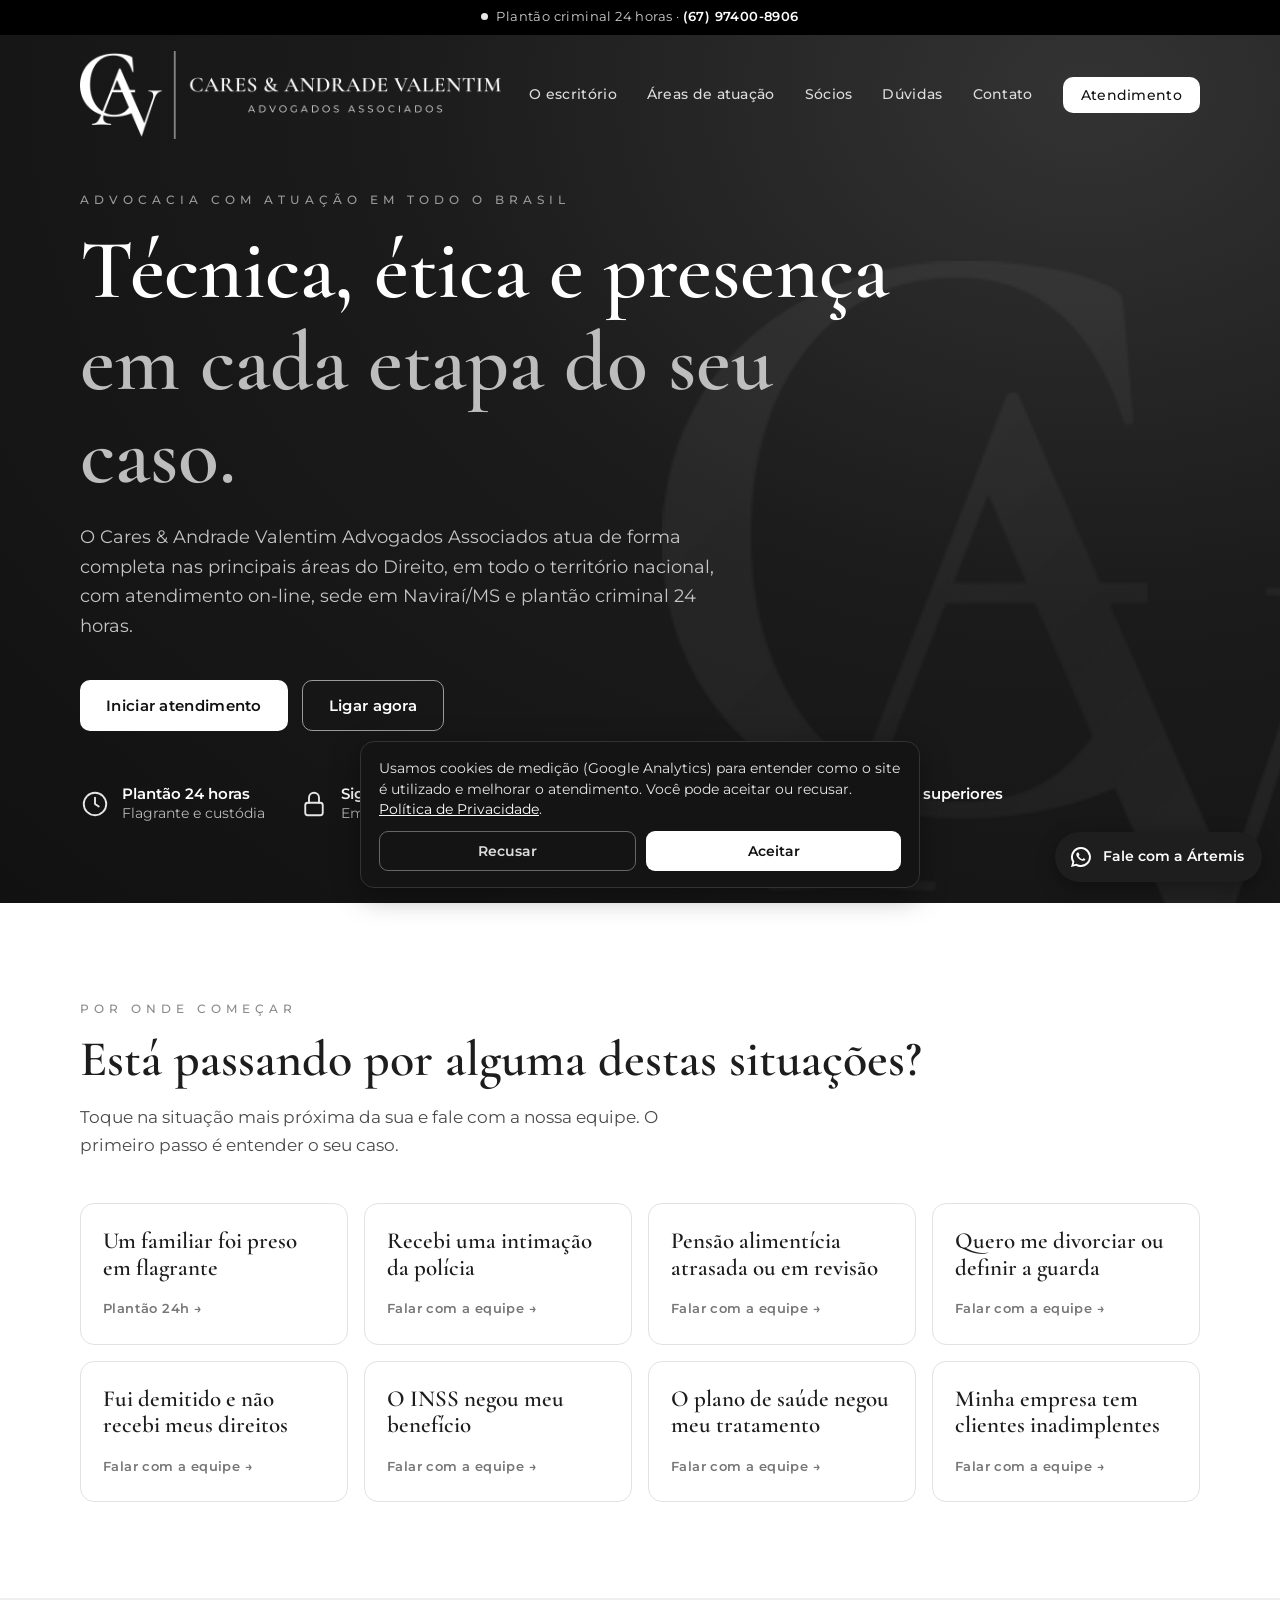
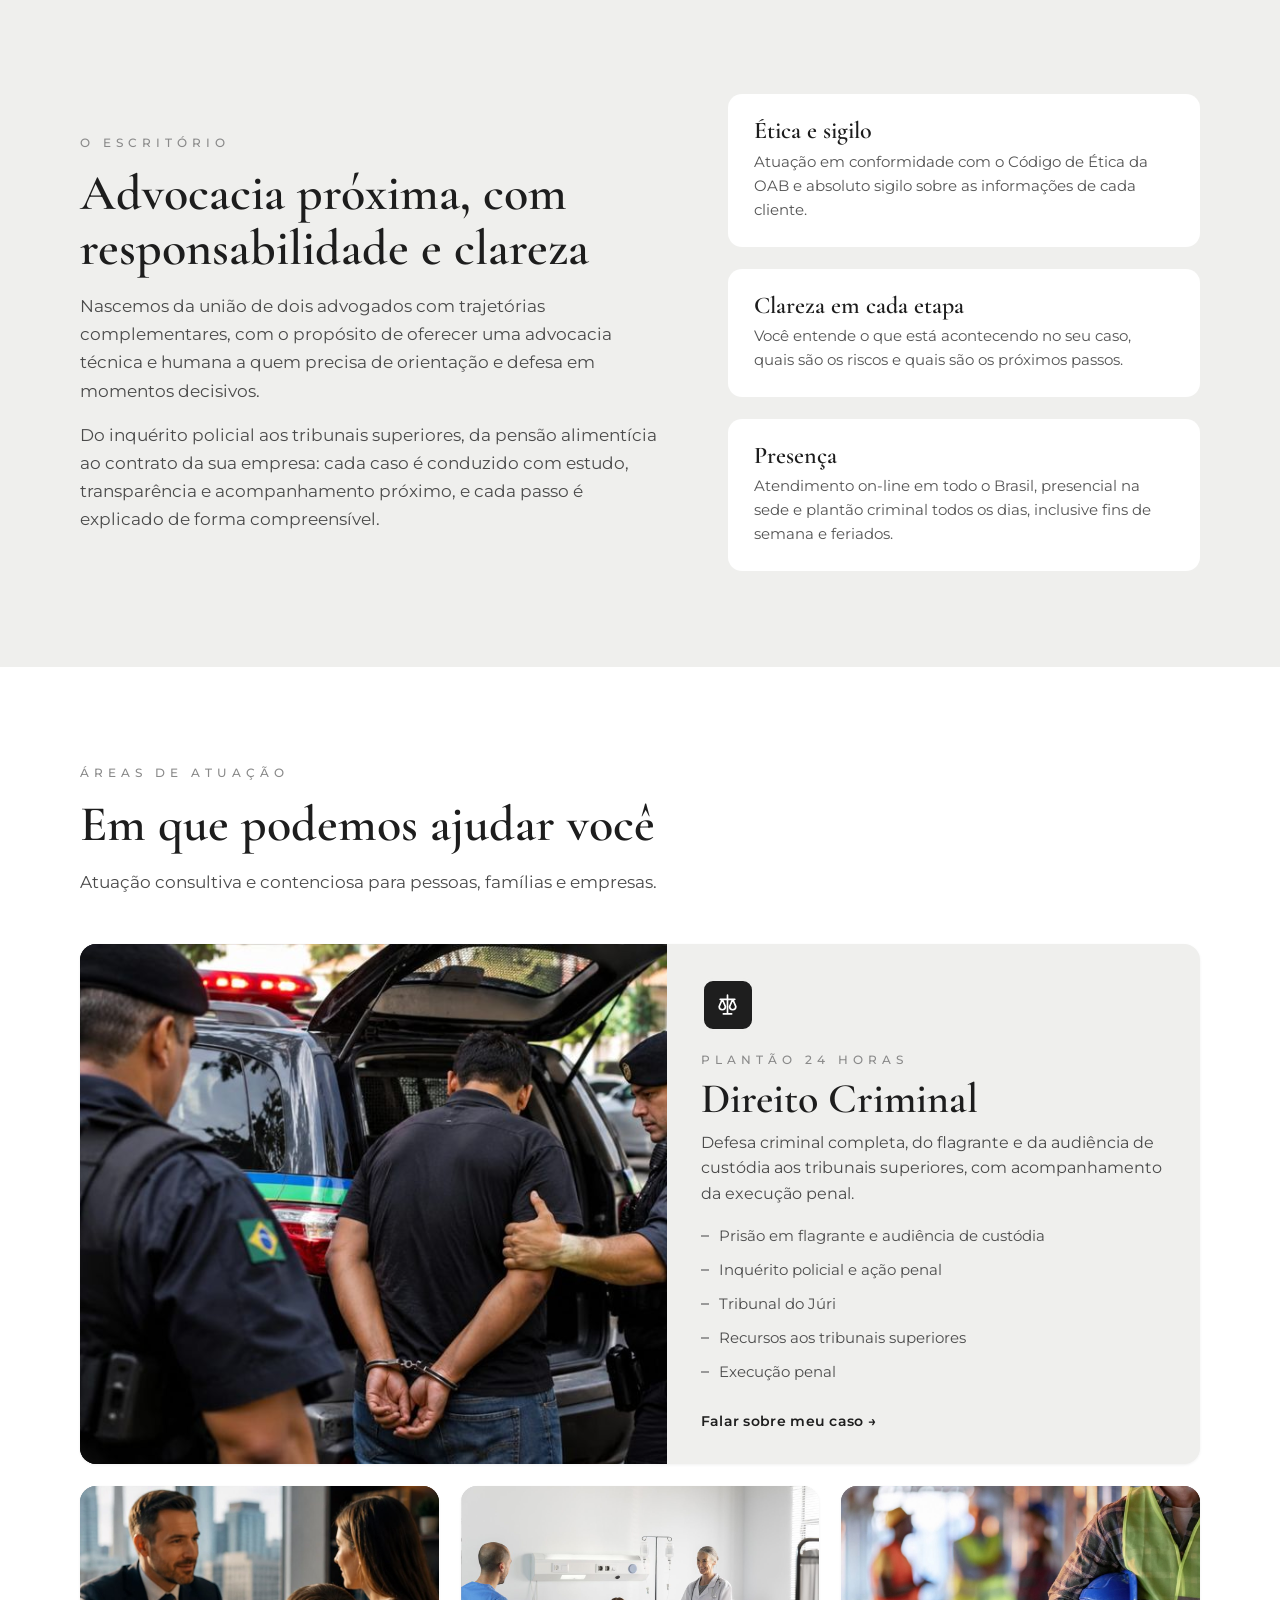
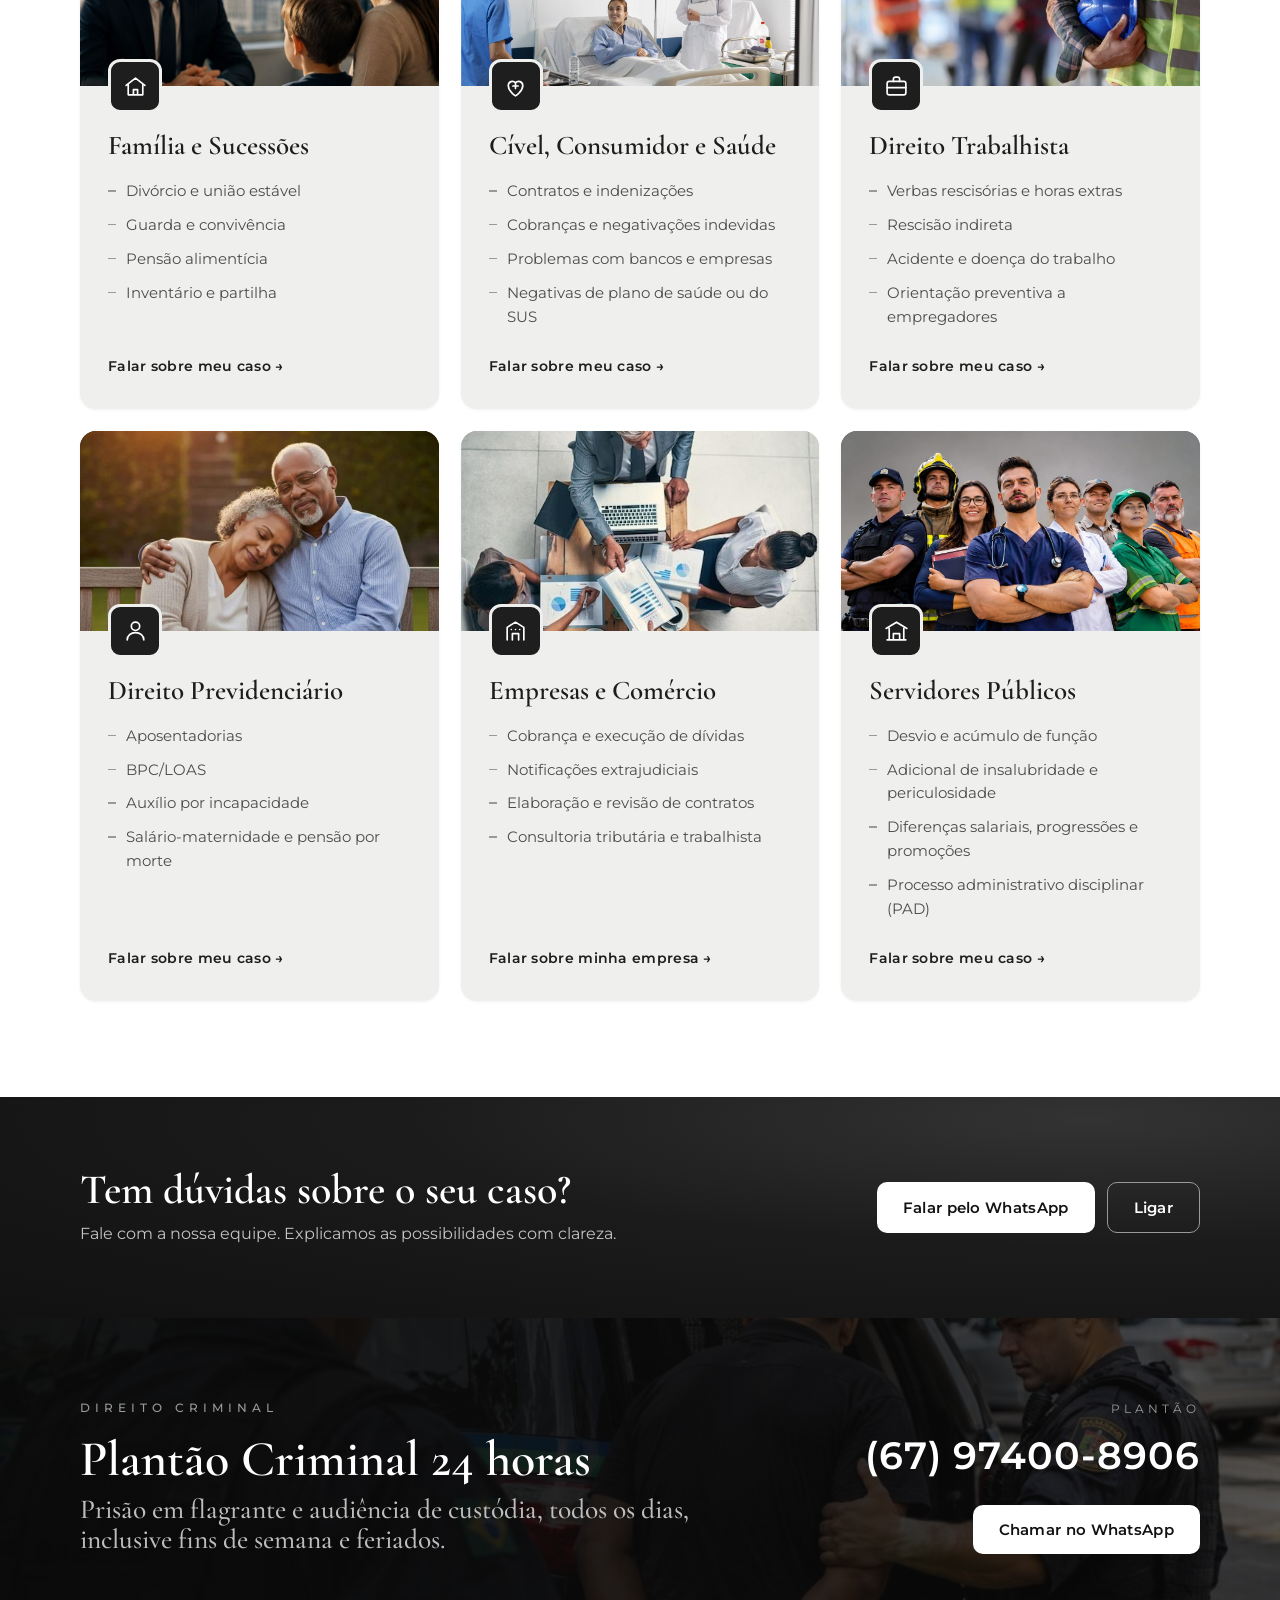
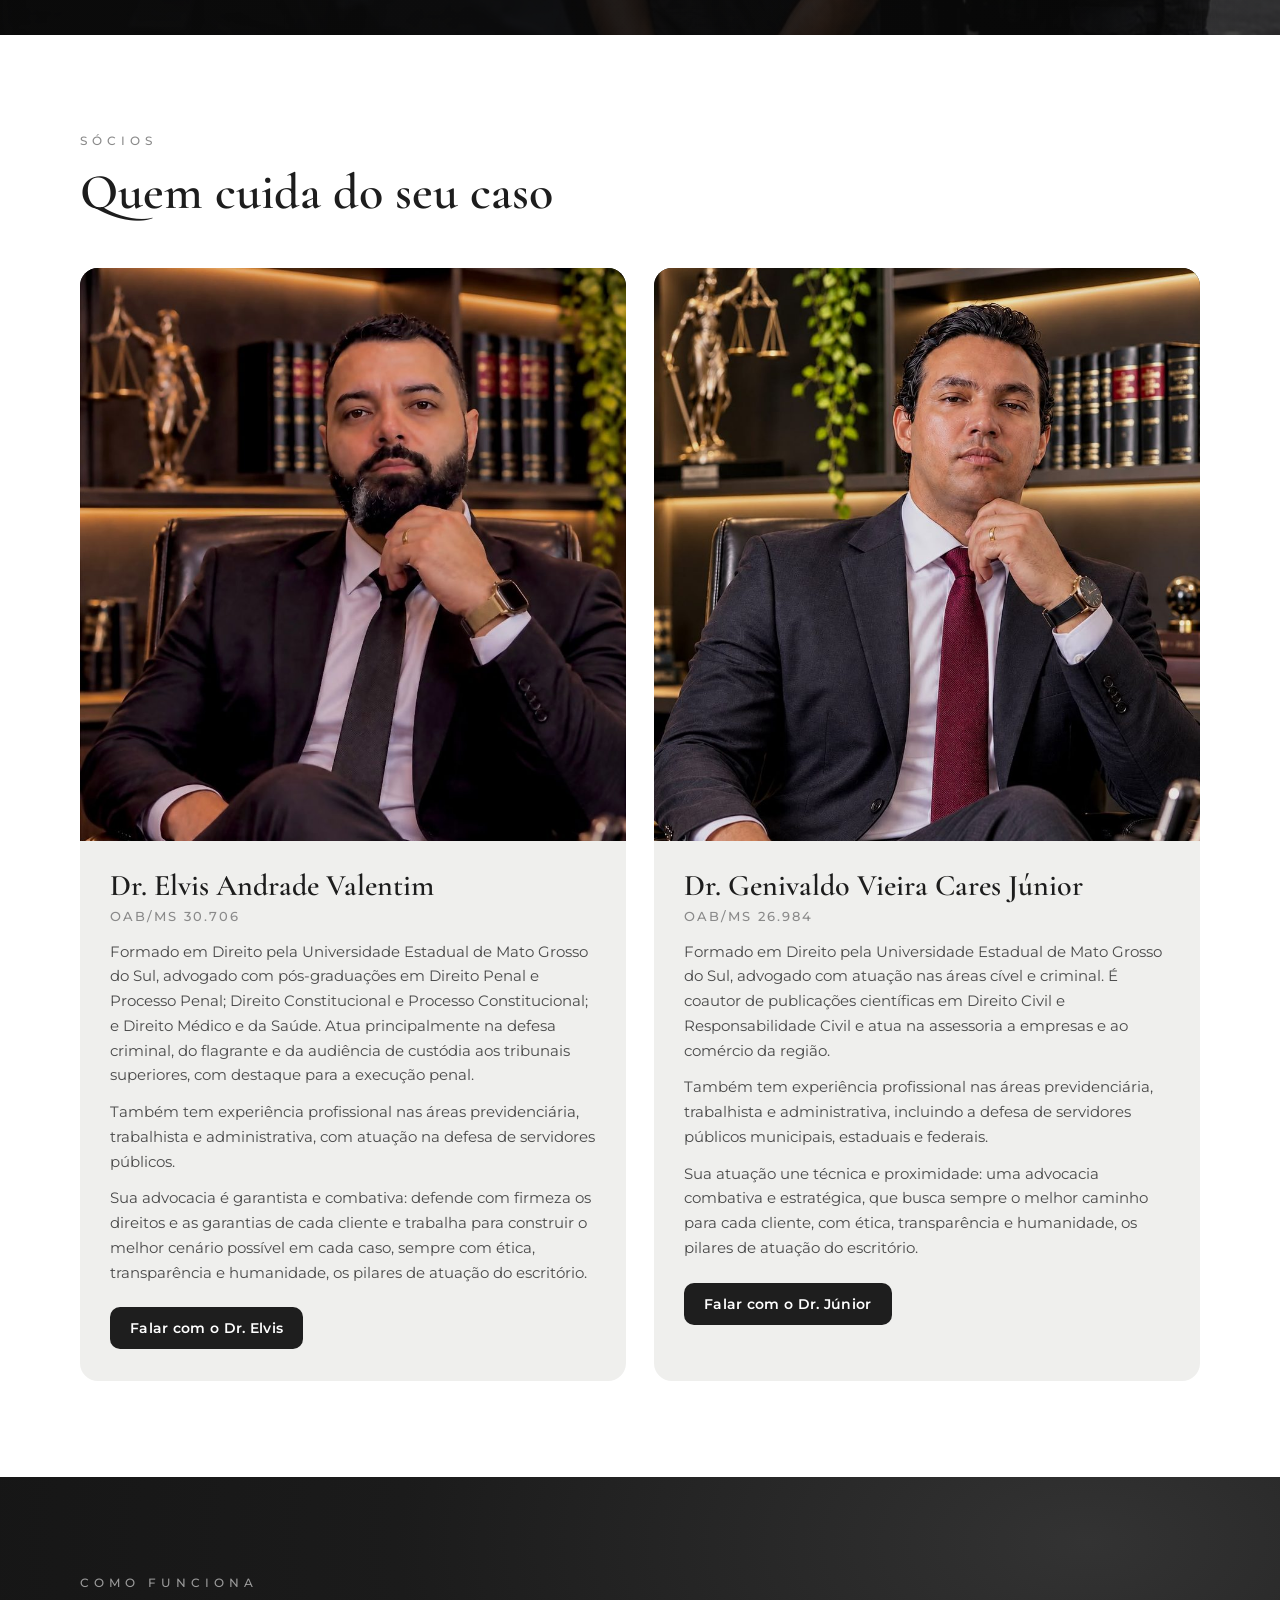
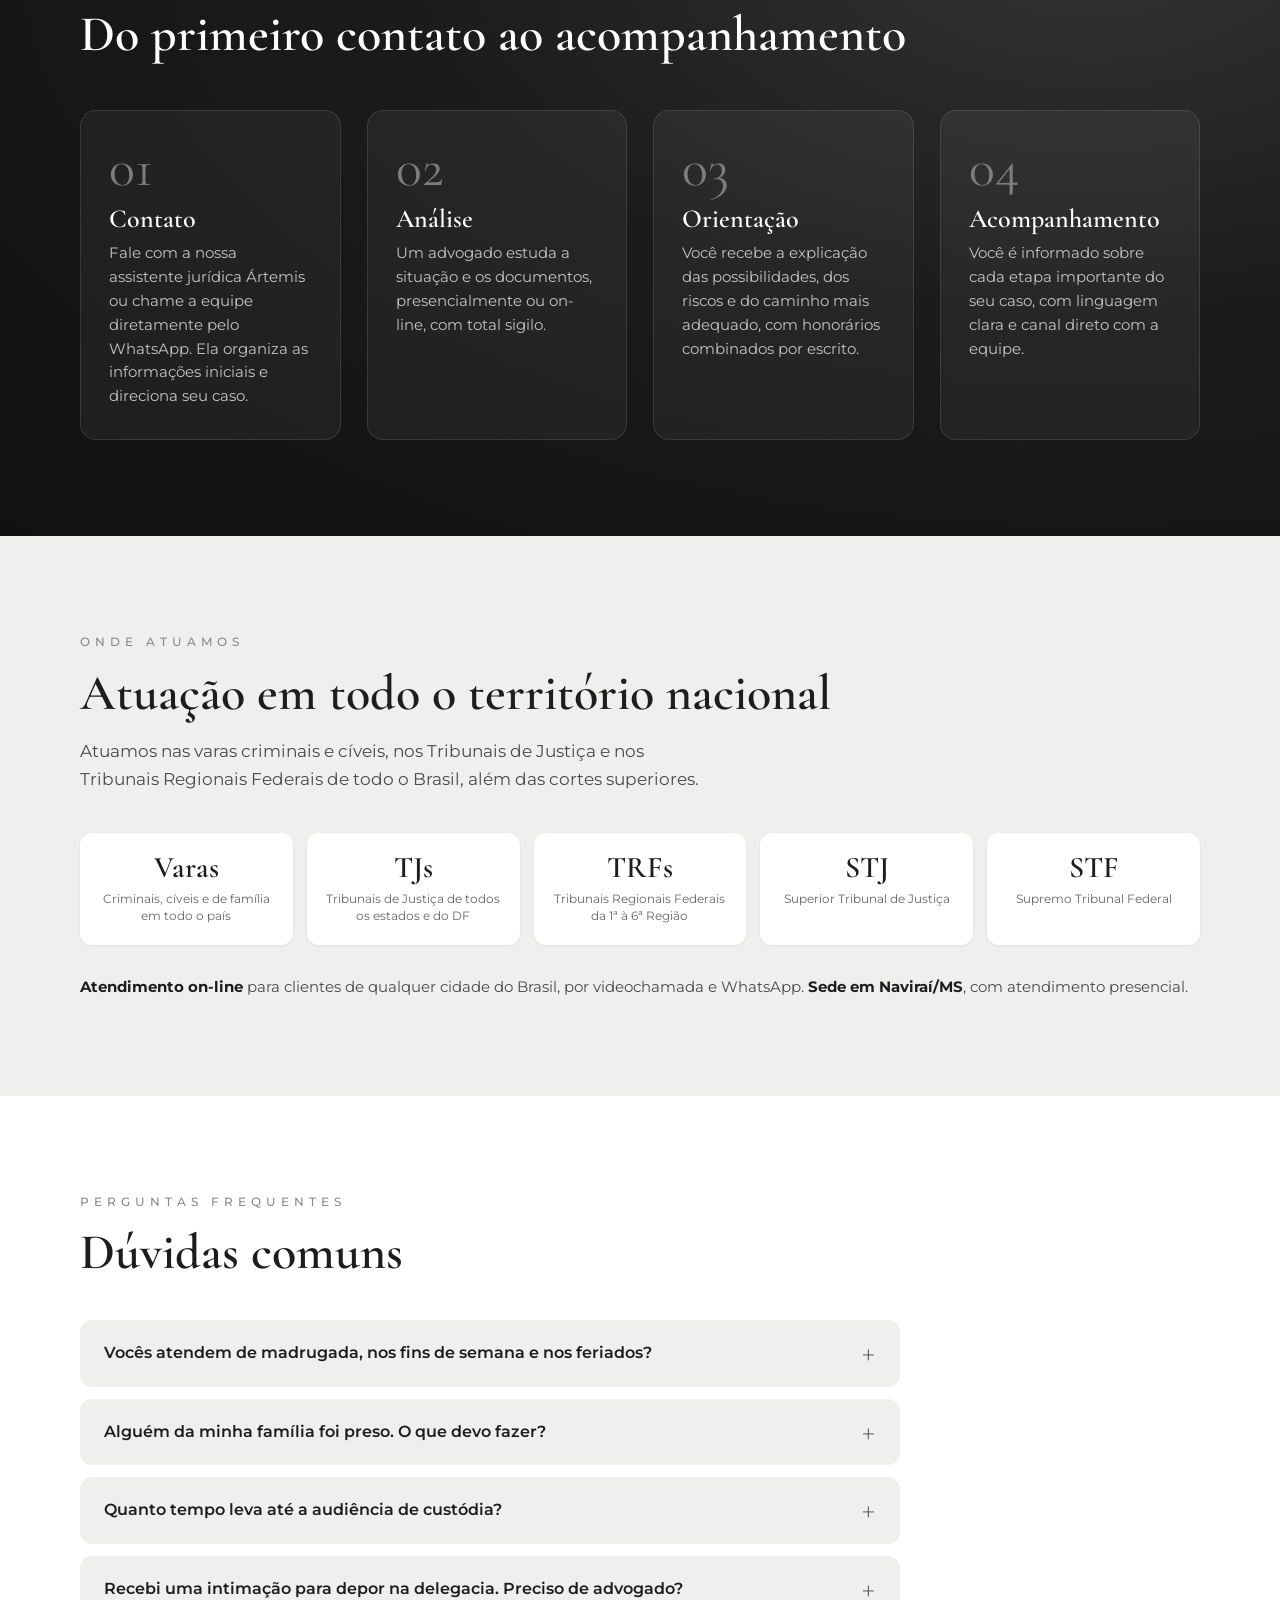
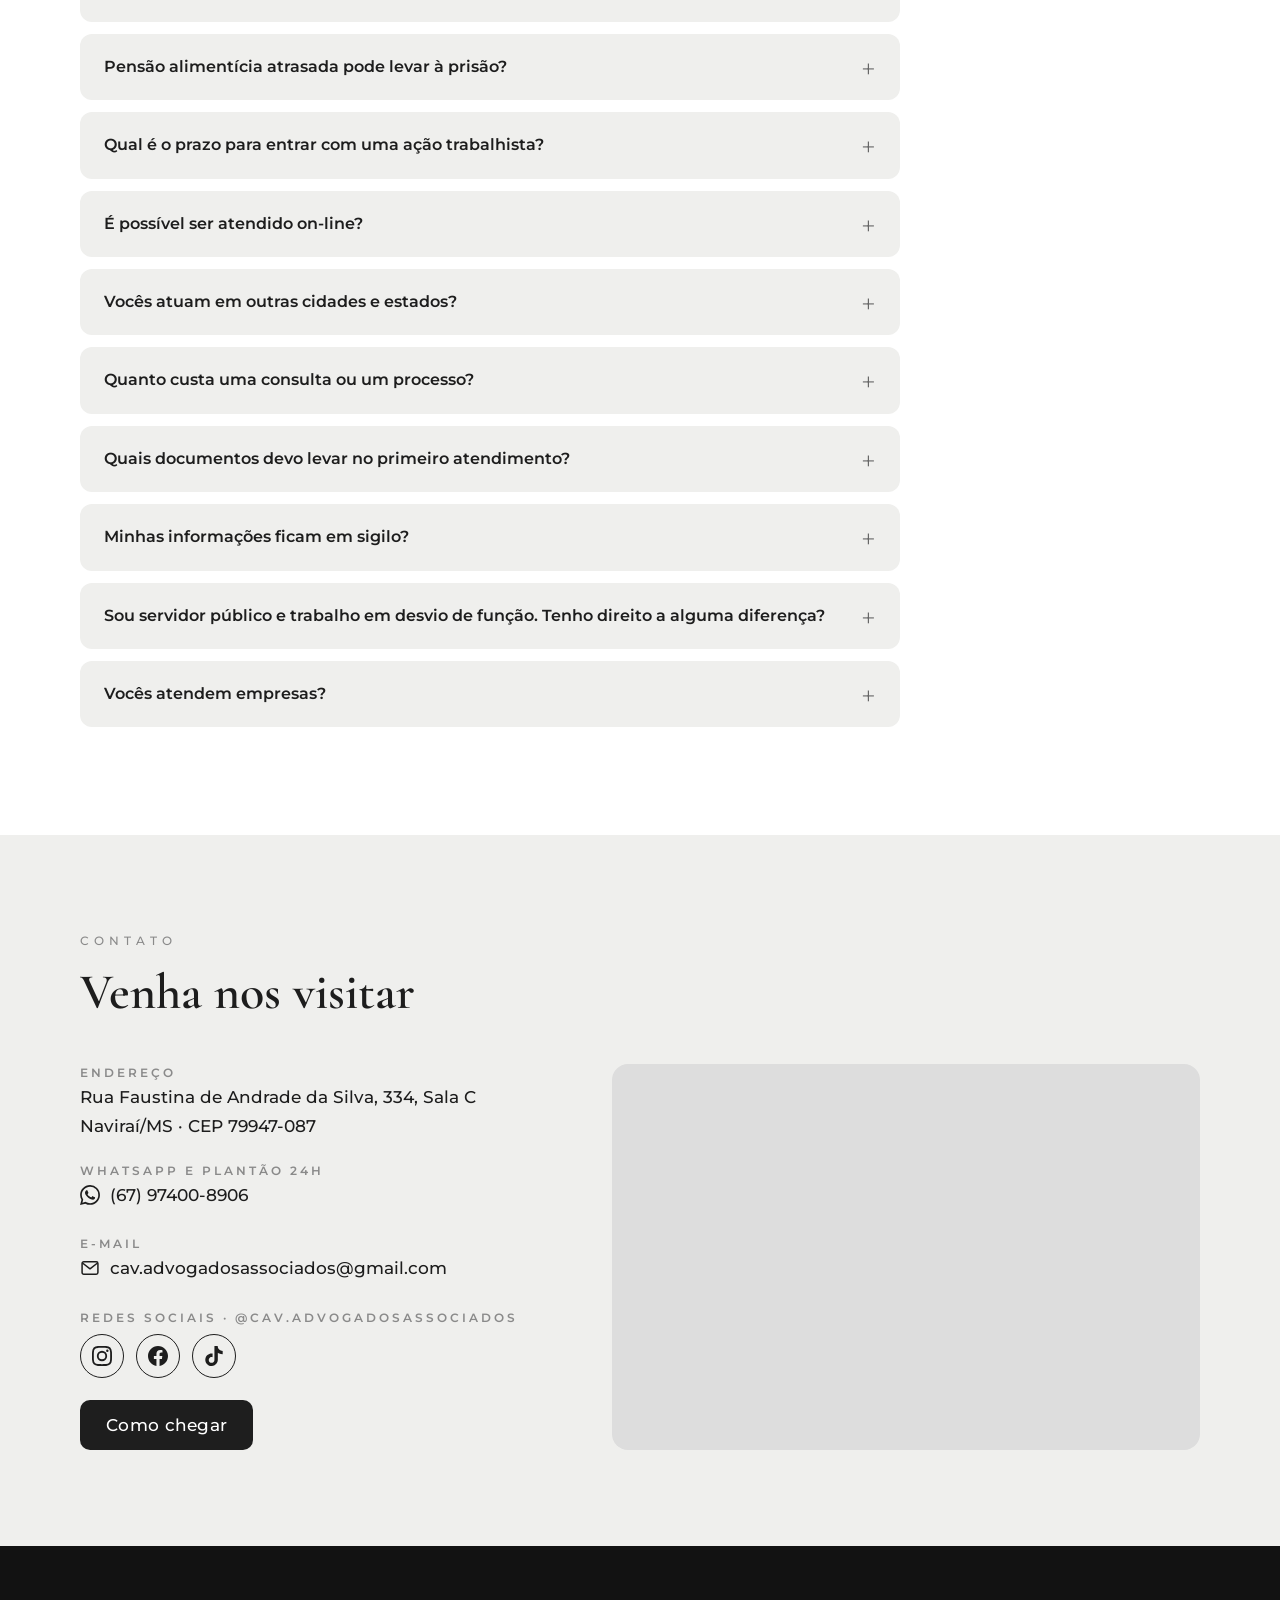
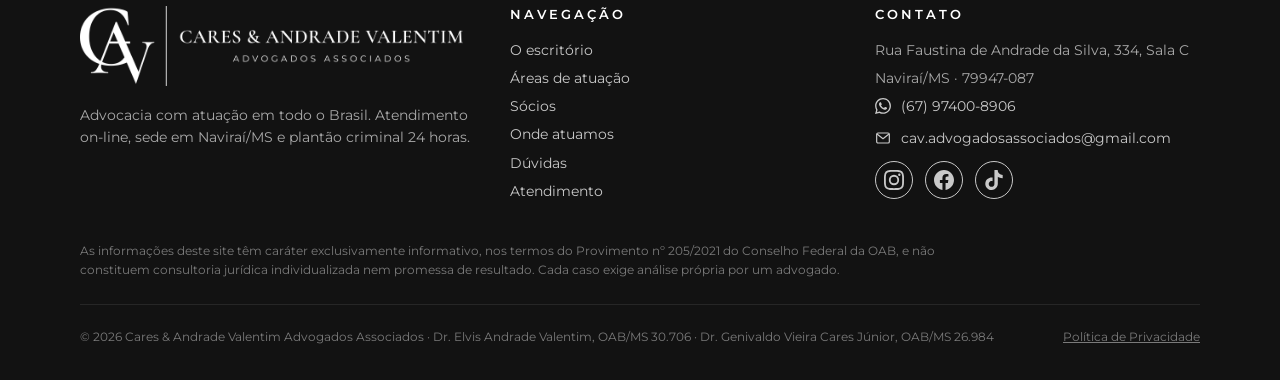
==== index.html @ 01d4b5c9 "Ícones de WhatsApp, e-mail e redes sociais (Instagram, Facebook, TikTok) Co-Authored-By: Claude Opus" ====
<!DOCTYPE html>
<html lang="pt-BR">
<head>
<meta charset="utf-8">
<meta name="viewport" content="width=device-width, initial-scale=1">
<title>Cares &amp; Andrade Valentim Advogados Associados · Advocacia com atuação em todo o Brasil</title>
<meta name="description" content="Escritório de advocacia com atuação em todo o Brasil. Direito Criminal com plantão 24 horas, Família, Cível, Consumidor e Saúde, Trabalhista, Previdenciário, defesa de servidores públicos e assessoria a empresas. Atendimento on-line em todo o país e presencial em Naviraí/MS.">
<link rel="canonical" href="https://cavadvogadosassociados.com.br/">
<link rel="icon" href="assets/favicon.png">
<meta property="og:type" content="website">
<meta property="og:title" content="Cares & Andrade Valentim Advogados Associados">
<meta property="og:description" content="Advocacia com atuação em todo o Brasil · Plantão criminal 24 horas · Atendimento on-line e presencial.">
<meta property="og:image" content="https://cavadvogadosassociados.com.br/assets/og.png">
<meta property="og:url" content="https://cavadvogadosassociados.com.br/">
<meta name="theme-color" content="#141414">
<meta name="google-site-verification" content="cbiD3aa0Ts5UY09lnMF9V23jUqueW3bDFIX-KU5dR1U" />
<meta name="geo.region" content="BR-MS">
<meta name="geo.placename" content="Naviraí">
<link rel="preconnect" href="https://fonts.googleapis.com">
<link href="https://fonts.googleapis.com/css2?family=Cormorant+Garamond:wght@500;600;700&family=Montserrat:wght@300;400;500;600&display=swap" rel="stylesheet">
<script type="application/ld+json">
{
  "@context": "https://schema.org",
  "@type": "LegalService",
  "name": "Cares & Andrade Valentim Advogados Associados",
  "url": "https://cavadvogadosassociados.com.br/",
  "logo": "https://cavadvogadosassociados.com.br/assets/favicon.png",
  "image": "https://cavadvogadosassociados.com.br/assets/og.png",
  "telephone": "+55-67-97400-8906",
  "email": "cav.advogadosassociados@gmail.com",
  "address": {"@type": "PostalAddress", "streetAddress": "Rua Faustina de Andrade da Silva, 334, Sala C", "addressLocality": "Naviraí", "addressRegion": "MS", "postalCode": "79947-087", "addressCountry": "BR"},
  "areaServed": {"@type": "Country", "name": "Brasil"},
  "sameAs": ["https://www.instagram.com/cav.advogadosassociados", "https://www.facebook.com/cav.advogadosassociados", "https://www.tiktok.com/@cav.advogadosassociados"],
  "employee": [
    {"@type": "Person", "name": "Elvis Andrade Valentim", "jobTitle": "Advogado · OAB/MS 30.706"},
    {"@type": "Person", "name": "Genivaldo Vieira Cares Júnior", "jobTitle": "Advogado · OAB/MS 26.984"}
  ]
}
</script>
<style>
:root{--preto:#121212;--grafite:#1e1e1e;--grafite2:#2b2b2b;--cinza:#8a8a8a;--cinza2:#b5b5b5;--claro:#efefed;--branco:#fff;--texto:#1d1d1d}
*{box-sizing:border-box;margin:0;padding:0}
html{scroll-behavior:smooth}
body{font-family:'Montserrat',system-ui,sans-serif;color:var(--texto);background:var(--branco);line-height:1.65;-webkit-font-smoothing:antialiased}
img{max-width:100%;display:block}
a{color:inherit}
.wrap{width:min(1120px,92vw);margin:0 auto}
h1,h2,h3{font-family:'Cormorant Garamond',serif;font-weight:600;line-height:1.1}
h2{font-size:clamp(34px,5vw,50px)}
.eyebrow{font-size:12px;letter-spacing:5px;text-transform:uppercase;color:var(--cinza);font-weight:500;margin-bottom:14px}
.lead{font-size:17px;color:#4a4a4a;max-width:640px;margin-top:16px;font-weight:400}
section{padding:96px 0}
.dark{background:radial-gradient(ellipse at 85% 10%,#333 0%,#1b1b1b 45%,#111 100%);color:var(--branco)}
.dark .lead{color:#c4c4c4}
.dark .eyebrow{color:#9a9a9a}
.btn{display:inline-flex;align-items:center;justify-content:center;gap:10px;padding:15px 26px;border-radius:10px;font:600 15px 'Montserrat',sans-serif;text-decoration:none;letter-spacing:.3px;transition:.2s;cursor:pointer}
.btn-light{background:var(--branco);color:var(--preto)}
.btn-light:hover{background:#e3e3e3}
.btn-outline{border:1.5px solid #9a9a9a;color:var(--branco)}
.btn-outline:hover{border-color:#fff;background:rgba(255,255,255,.06)}
.btn-dark{background:var(--grafite);color:#fff}
.btn-dark:hover{background:#000}

/* header */
header{position:fixed;inset:0 0 auto 0;z-index:50;transition:.25s;padding:18px 0}
header.scrolled{background:rgba(18,18,18,.94);backdrop-filter:blur(8px);padding:10px 0;box-shadow:0 2px 14px rgba(0,0,0,.25)}
.nav{display:flex;align-items:center;justify-content:space-between}
.nav img{height:88px;width:auto;transition:height .25s}
header.scrolled .nav img{height:60px}
.nav ul{list-style:none;display:flex;gap:30px;align-items:center}
.nav ul a{color:#ddd;text-decoration:none;font-size:14px;font-weight:500;letter-spacing:.3px}
.nav ul a:hover{color:#fff}
.nav ul a.btn-light{color:#141414}
.nav .btn{padding:10px 18px;font-size:13.5px}
.burger{display:none;background:none;border:none;cursor:pointer;padding:6px}
.burger span{display:block;width:26px;height:2px;background:#fff;margin:6px 0;transition:.2s}

/* topbar */
.topbar{background:#000;color:#cfcfcf;font-size:12.5px;letter-spacing:.4px;text-align:center;padding:7px 12px;transition:.25s;overflow:hidden;max-height:40px}
.topbar a{color:#fff;font-weight:600;text-decoration:none}
.topbar .dot{display:inline-block;width:7px;height:7px;border-radius:50%;background:#e8e8e8;margin-right:8px;vertical-align:1px;animation:pl 2s infinite}
@keyframes pl{0%{box-shadow:0 0 0 0 rgba(255,255,255,.5)}70%{box-shadow:0 0 0 7px rgba(255,255,255,0)}100%{box-shadow:0 0 0 0 rgba(255,255,255,0)}}
header.scrolled .topbar{max-height:0;padding:0 12px}
header{padding:0}
header .nav{padding:16px 0;transition:.25s}
header.scrolled .nav{padding:10px 0}
.skip{position:absolute;left:-999px;top:8px;background:#fff;color:#000;padding:8px 14px;z-index:100;border-radius:6px}
.skip:focus{left:12px}

/* selos */
.selos{display:grid;grid-template-columns:repeat(4,auto);gap:14px 34px;margin-top:54px;justify-content:start}
.selo{display:flex;align-items:center;gap:12px;font-size:13.5px;color:#b9b9b9;line-height:1.35}
.selo svg{width:30px;height:30px;stroke:#e6e6e6;fill:none;stroke-width:1.5;stroke-linecap:round;stroke-linejoin:round;flex-shrink:0}
.selo b{display:block;color:#fff;font-weight:600;font-size:14.5px}

/* dores */
.dores-grid{display:grid;grid-template-columns:repeat(4,1fr);gap:16px;margin-top:44px}
.dor{display:flex;flex-direction:column;justify-content:space-between;gap:18px;padding:24px 22px;border-radius:14px;border:1.5px solid #e2e2e2;text-decoration:none;color:var(--texto);transition:.2s;background:#fff}
.dor:hover{border-color:var(--grafite);background:var(--grafite);color:#fff}
.dor h3{font-size:23px;line-height:1.15}
.dor span{font-size:12.5px;font-weight:600;letter-spacing:.4px;color:#777}
.dor:hover span{color:#cfcfcf}

/* cta meio */
.cta-mid{padding:70px 0}
.cta-mid .box{display:flex;align-items:center;justify-content:space-between;gap:30px;flex-wrap:wrap}
.cta-mid h2{font-size:clamp(30px,4vw,42px)}
.cta-mid p{color:#c4c4c4;margin-top:8px}
.cta-mid .btns{display:flex;gap:12px;flex-wrap:wrap}

/* onde atuamos */
.trib{display:grid;grid-template-columns:repeat(5,1fr);gap:14px;margin-top:40px}
.trib div{background:#fff;border-radius:12px;padding:20px 16px;text-align:center;box-shadow:0 1px 3px rgba(0,0,0,.06)}
.trib b{display:block;font-family:'Cormorant Garamond';font-size:30px;font-weight:600;line-height:1}
.trib small{display:block;font-size:12px;color:#666;margin-top:8px;line-height:1.4}
.cidades{margin-top:30px;font-size:15px;color:#4a4a4a}
.cidades b{color:var(--texto)}

/* barra fixa mobile */
.mbar{display:none}

/* hero */
.hero{min-height:100vh;display:flex;align-items:center;padding:190px 0 80px;position:relative;overflow:hidden}
.hero .wm{position:absolute;right:-8vw;bottom:-10vh;width:min(720px,70vw);opacity:.06;pointer-events:none}
.hero h1{font-size:clamp(44px,7.2vw,84px);font-weight:600;max-width:820px}
.hero h1 em{font-style:normal;color:#bdbdbd}
.hero .lead{font-size:18px;margin-top:22px}
.hero .ctas{display:flex;flex-wrap:wrap;gap:14px;margin-top:38px}
.hero .meta{display:flex;flex-wrap:wrap;gap:28px;margin-top:56px;font-size:13.5px;color:#a9a9a9}
.hero .meta b{display:block;color:#fff;font-size:15px;font-weight:600}

/* sobre */
.sobre-grid{display:grid;grid-template-columns:1.1fr .9fr;gap:70px;align-items:center}
.pilares{display:grid;gap:22px}
.pilar{padding:24px 26px;background:#fff;border-radius:14px}
.pilar h3{font-size:24px}
.pilar p{font-size:14.5px;color:#555;margin-top:6px}

/* areas */
.areas{background:var(--claro)}
.cards{display:grid;grid-template-columns:repeat(3,1fr);gap:22px;margin-top:48px}
.card{background:var(--claro);border-radius:16px;padding:32px 28px;box-shadow:0 1px 3px rgba(0,0,0,.06);transition:.25s;display:flex;flex-direction:column}
.card:hover{transform:translateY(-4px);box-shadow:0 14px 30px rgba(0,0,0,.09)}
.card{overflow:hidden}
.card.feature{grid-column:1/-1;display:grid;grid-template-columns:1.1fr 1fr;padding:0}
.card.feature .cimg{margin:0;height:auto;min-height:340px}
.card.feature .fbody{padding:34px 34px 32px;display:flex;flex-direction:column}
.card.feature .ic{margin:0 0 18px}
.card.feature .fdesc{font-size:15.5px;color:#4a4a4a;margin-top:8px}
.card.feature h3{font-size:42px}
.card.feature .cimg{min-height:400px}
.cimg{margin:-32px -28px 0;height:200px;background-size:cover;background-position:center;transition:transform .5s ease}
.card:hover .cimg{transform:scale(1.04)}
.cimg{background-position:center 30%}
.cimg.slides{position:relative}
.cimg.slides span{position:absolute;inset:0;background-size:cover;background-position:center 30%;opacity:0;transition:opacity 1.4s ease}
.cimg.slides span.on{opacity:1}
.cimg.fade{position:relative}
.cimg.fade span{position:absolute;inset:0;background-size:cover;background-position:center 30%;animation:xf 10s infinite}
.cimg.fade span:nth-child(2){animation-delay:-5s}
@keyframes xf{0%,40%{opacity:1}50%,90%{opacity:0}100%{opacity:1}}
.card .ic{width:54px;height:54px;border-radius:12px;background:var(--grafite);display:flex;align-items:center;justify-content:center;margin:-27px 0 18px;position:relative;z-index:1;border:3px solid var(--claro)}
.card .ic svg{width:25px;height:25px;stroke:#fff;fill:none;stroke-width:1.6;stroke-linecap:round;stroke-linejoin:round}
.card h3{font-size:27px}
.card ul{list-style:none;margin-top:14px;font-size:14.5px;color:#4d4d4d;flex:1}
.card li{padding:5px 0 5px 18px;position:relative}
.card li:before{content:'';position:absolute;left:0;top:15px;width:8px;height:1.5px;background:#999}
.card a.more{margin-top:20px;font-size:13.5px;font-weight:600;text-decoration:none;color:var(--grafite);letter-spacing:.3px}
.card a.more:hover{text-decoration:underline}

/* plantao */
.plantao{padding:80px 0}
.plantao-box{display:grid;grid-template-columns:1.3fr .7fr;gap:40px;align-items:center}
.plantao h2 span{display:block;font-size:.55em;color:#bdbdbd;font-weight:500;margin-top:8px}
.plantao .tel{font-family:'Montserrat';font-weight:600;font-size:clamp(26px,3.6vw,38px);letter-spacing:1px}
.plantao .side{text-align:right}
.plantao .side small{display:block;font-size:12px;letter-spacing:4px;color:#9a9a9a;margin-bottom:6px}
.plantao .side .btn{margin-top:18px}

/* socios */
.socios-grid{display:grid;grid-template-columns:1fr 1fr;gap:28px;margin-top:48px}
.socio{border-radius:18px;overflow:hidden;background:var(--claro);display:flex;flex-direction:column}
.foto img{position:absolute;inset:0;width:100%;height:100%;object-fit:cover;object-position:center 20%}
.foto{aspect-ratio:4/4.2;background:radial-gradient(circle at 30% 25%,#3a3a3a,#141414);display:flex;align-items:center;justify-content:center;position:relative}
.foto .mono{font-family:'Cormorant Garamond';font-size:96px;color:#d6d6d6;letter-spacing:4px;font-weight:500}
.foto .tag{position:absolute;bottom:14px;right:16px;font-size:11px;letter-spacing:3px;color:#8d8d8d}
.socio .info{padding:28px 30px 32px}
.socio h3{font-size:30px}
.socio .oab{font-size:13px;letter-spacing:2px;color:var(--cinza);margin-top:4px;font-weight:500}
.socio p{font-size:15px;color:#4a4a4a;margin-top:12px}
.socio .chips{display:flex;flex-wrap:wrap;gap:8px;margin-top:16px}
.chip{font-size:12.5px;padding:6px 12px;border-radius:30px;background:var(--branco);border:1px solid #d5d5d5;color:#333}
.socio .btn{margin-top:22px;padding:12px 20px;font-size:14px}

/* como funciona */
.steps{display:grid;grid-template-columns:repeat(4,1fr);gap:26px;margin-top:48px}
.step{padding:30px 28px;border-radius:16px;background:rgba(255,255,255,.05);border:1px solid rgba(255,255,255,.1)}
.step .n{font-family:'Cormorant Garamond';font-size:54px;color:#7d7d7d;line-height:1}
.step h3{font-size:26px;margin-top:10px}
.step p{font-size:14.5px;color:#c4c4c4;margin-top:8px}

/* faq */
.faq-list{margin-top:40px;max-width:820px}
details{background:var(--claro);border-radius:12px;margin-bottom:12px;padding:0 24px}
summary{cursor:pointer;list-style:none;padding:20px 30px 20px 0;font-weight:600;font-size:16px;position:relative}
summary::-webkit-details-marker{display:none}
summary:after{content:'+';position:absolute;right:0;top:14px;font-size:26px;font-weight:300;color:#666;transition:.2s}
details[open] summary:after{transform:rotate(45deg)}
details p{padding:0 0 22px;color:#4a4a4a;font-size:15px}

/* contato */
.contato-grid{display:grid;grid-template-columns:.9fr 1.1fr;gap:50px;align-items:stretch;margin-top:44px}
.ico{display:inline-flex;align-items:center;gap:10px}
.ico svg{width:20px;height:20px;flex:none;fill:currentColor}
.ico svg[fill=none]{fill:none}
.redes{display:flex;gap:12px;margin-top:6px}
.redes a{width:44px;height:44px;border:1px solid currentColor;border-radius:50%;display:inline-flex;align-items:center;justify-content:center;transition:background .25s,color .25s}
.redes a svg{width:20px;height:20px;fill:currentColor}
.redes a:hover{background:#141414;color:#fff;border-color:#141414}
footer .ico svg{width:16px;height:16px}
footer .redes a{width:38px;height:38px}
footer .redes a:hover{background:#fff;color:#141414;border-color:#fff}
.cinfo{display:grid;gap:22px;align-content:start}
.cinfo div small{display:block;font-size:11.5px;letter-spacing:3px;color:var(--cinza);font-weight:600;text-transform:uppercase}
.cinfo div span,.cinfo div a{font-size:17px;font-weight:500;text-decoration:none}
.map{border-radius:16px;overflow:hidden;min-height:360px;background:#ddd}
.map iframe{width:100%;height:100%;min-height:360px;border:0}

/* footer */
footer{background:var(--preto);color:#a9a9a9;padding:60px 0 34px;font-size:13.5px}
.foot{display:grid;grid-template-columns:1.2fr 1fr 1fr;gap:40px}
.foot img{height:80px;width:auto;margin-bottom:18px}
.foot h4{color:#fff;font:600 13px 'Montserrat';letter-spacing:3px;text-transform:uppercase;margin-bottom:14px}
.foot a{text-decoration:none;color:#c9c9c9}
.foot a:hover{color:#fff}
.foot li{list-style:none;padding:3px 0}
.disc{margin-top:36px;font-size:12px;color:#7a7a7a;line-height:1.6;max-width:900px}
.legal{margin-top:24px;padding-top:22px;font-size:12px;color:#7a7a7a;display:flex;flex-wrap:wrap;justify-content:space-between;gap:10px;border-top:1px solid #262626}

/* whatsapp flutuante */
.float{position:fixed;right:18px;bottom:18px;z-index:60;display:flex;align-items:center;gap:10px;background:var(--grafite);color:#fff;text-decoration:none;padding:13px 18px 13px 14px;border-radius:40px;box-shadow:0 6px 20px rgba(0,0,0,.3);font-weight:600;font-size:14px}
.float svg{width:24px;height:24px;fill:#fff}

.reveal{opacity:0;transform:translateY(18px);transition:opacity .7s ease,transform .7s ease}
.reveal.in{opacity:1;transform:none}

@media (max-width:900px){
  section{padding:72px 0}
  .nav ul{position:fixed;inset:0;background:rgba(14,14,14,.98);flex-direction:column;justify-content:center;gap:28px;display:none}
  .nav ul.open{display:flex}
  .nav ul a{font-size:20px}
  .burger{display:block;position:relative;z-index:60}
  .nav img{height:62px}
  header.scrolled .nav img{height:48px}
  .hero{padding-top:150px}
  .sobre-grid,.plantao-box,.contato-grid,.socios-grid,.foot{grid-template-columns:1fr}
  .cards,.steps{grid-template-columns:1fr}
  .card.feature{grid-template-columns:1fr}
  .card.feature .cimg{min-height:220px}
  .plantao .side{text-align:left}
  .hero{min-height:auto}
  .float{display:none}
  .mbar{display:grid;grid-template-columns:1fr 1fr;position:fixed;left:0;right:0;bottom:0;z-index:60;background:#111;box-shadow:0 -4px 16px rgba(0,0,0,.25);padding:10px 10px calc(10px + env(safe-area-inset-bottom));gap:10px}
  .mbar a{display:flex;align-items:center;justify-content:center;gap:8px;padding:13px;border-radius:10px;font-weight:600;font-size:14.5px;text-decoration:none}
  .mbar a:first-child{background:#fff;color:#111}
  .mbar a:last-child{border:1.5px solid #777;color:#fff}
  body{padding-bottom:76px}
  .selos{grid-template-columns:1fr 1fr}
  .dores-grid{grid-template-columns:1fr 1fr}
  .trib{grid-template-columns:1fr 1fr}
  .topbar{font-size:11.5px}
}
@media (min-width:901px) and (max-width:1100px){ .cards,.steps{grid-template-columns:repeat(2,1fr)} .dores-grid{grid-template-columns:repeat(2,1fr)} .selos{grid-template-columns:1fr 1fr} }
@media (max-width:520px){ .dores-grid{grid-template-columns:1fr} }
</style>
</head>
<body>

<a class="skip" href="#conteudo">Pular para o conteúdo</a>
<header id="top">
  <div class="topbar"><span class="dot"></span>Plantão criminal 24 horas · <a href="tel:+5567974008906">(67) 97400-8906</a></div>
  <div class="wrap nav">
    <a href="#inicio" aria-label="Início"><img src="assets/logo-horizontal-branco.png" alt="Cares & Andrade Valentim Advogados Associados"></a>
    <button class="burger" aria-label="Menu" onclick="document.getElementById('menu').classList.toggle('open')"><span></span><span></span><span></span></button>
    <ul id="menu" onclick="if(event.target.tagName==='A')this.classList.remove('open')">
      <li><a href="#escritorio">O escritório</a></li>
      <li><a href="#areas">Áreas de atuação</a></li>
      <li><a href="#socios">Sócios</a></li>
      <li><a href="#duvidas">Dúvidas</a></li>
      <li><a href="#contato">Contato</a></li>
      <li><a class="btn btn-light" href="atendimento/">Atendimento</a></li>
    </ul>
  </div>
</header>

<section class="hero dark" id="inicio">
  <img class="wm" src="assets/favicon.png" alt="">
  <div class="wrap">
    <p class="eyebrow">Advocacia com atuação em todo o Brasil</p>
    <h1>Técnica, ética e presença <em>em cada etapa do seu caso.</em></h1>
    <p class="lead">O Cares &amp; Andrade Valentim Advogados Associados atua de forma completa nas principais áreas do Direito, em todo o território nacional, com atendimento on-line, sede em Naviraí/MS e plantão criminal 24 horas.</p>
    <div class="ctas">
      <a class="btn btn-light" href="atendimento/">Iniciar atendimento</a>
      <a class="btn btn-outline" href="tel:+5567974008906">Ligar agora</a>
    </div>
    <div class="selos">
      <div class="selo"><svg viewBox="0 0 24 24"><circle cx="12" cy="12" r="9"/><path d="M12 7v5l3 2"/></svg><div><b>Plantão 24 horas</b>Flagrante e custódia</div></div>
      <div class="selo"><svg viewBox="0 0 24 24"><rect x="5" y="11" width="14" height="10" rx="2"/><path d="M8 11V7a4 4 0 0 1 8 0v4"/></svg><div><b>Sigilo profissional</b>Em todas as etapas</div></div>
      <div class="selo"><svg viewBox="0 0 24 24"><rect x="3" y="5" width="18" height="12" rx="2"/><path d="M8 21h8M12 17v4"/></svg><div><b>Atuação nacional</b>On-line em todo o Brasil</div></div>
      <div class="selo"><svg viewBox="0 0 24 24"><path d="M12 3v18M5 7h14M7 7l-3 7a3 3 0 0 0 6 0L7 7zm10 0l-3 7a3 3 0 0 0 6 0l-3-7z"/></svg><div><b>Até os tribunais superiores</b>STJ e STF</div></div>
    </div>
  </div>
</section>

<main id="conteudo">
<section id="situacoes">
  <div class="wrap">
    <div class="reveal">
      <p class="eyebrow">Por onde começar</p>
      <h2>Está passando por alguma destas situações?</h2>
      <p class="lead">Toque na situação mais próxima da sua e fale com a nossa equipe. O primeiro passo é entender o seu caso.</p>
    </div>
    <div class="dores-grid">
      <a class="dor reveal" href="https://wa.me/5567974008906?text=Ol%C3%A1!%20Um%20familiar%20foi%20preso%20em%20flagrante."><h3>Um familiar foi preso em flagrante</h3><span>Plantão 24h →</span></a>
      <a class="dor reveal" href="atendimento/"><h3>Recebi uma intimação da polícia</h3><span>Falar com a equipe →</span></a>
      <a class="dor reveal" href="atendimento/"><h3>Pensão alimentícia atrasada ou em revisão</h3><span>Falar com a equipe →</span></a>
      <a class="dor reveal" href="atendimento/"><h3>Quero me divorciar ou definir a guarda</h3><span>Falar com a equipe →</span></a>
      <a class="dor reveal" href="atendimento/"><h3>Fui demitido e não recebi meus direitos</h3><span>Falar com a equipe →</span></a>
      <a class="dor reveal" href="atendimento/"><h3>O INSS negou meu benefício</h3><span>Falar com a equipe →</span></a>
      <a class="dor reveal" href="atendimento/"><h3>O plano de saúde negou meu tratamento</h3><span>Falar com a equipe →</span></a>
      <a class="dor reveal" href="atendimento/"><h3>Minha empresa tem clientes inadimplentes</h3><span>Falar com a equipe →</span></a>
    </div>
  </div>
</section>

<section id="escritorio" class="areas">
  <div class="wrap sobre-grid">
    <div class="reveal">
      <p class="eyebrow">O escritório</p>
      <h2>Advocacia próxima, com responsabilidade e clareza</h2>
      <p class="lead">Nascemos da união de dois advogados com trajetórias complementares, com o propósito de oferecer uma advocacia técnica e humana a quem precisa de orientação e defesa em momentos decisivos.</p>
      <p class="lead">Do inquérito policial aos tribunais superiores, da pensão alimentícia ao contrato da sua empresa: cada caso é conduzido com estudo, transparência e acompanhamento próximo, e cada passo é explicado de forma compreensível.</p>
    </div>
    <div class="pilares reveal">
      <div class="pilar"><h3>Ética e sigilo</h3><p>Atuação em conformidade com o Código de Ética da OAB e absoluto sigilo sobre as informações de cada cliente.</p></div>
      <div class="pilar"><h3>Clareza em cada etapa</h3><p>Você entende o que está acontecendo no seu caso, quais são os riscos e quais são os próximos passos.</p></div>
      <div class="pilar"><h3>Presença</h3><p>Atendimento on-line em todo o Brasil, presencial na sede e plantão criminal todos os dias, inclusive fins de semana e feriados.</p></div>
    </div>
  </div>
</section>

<section id="areas">
  <div class="wrap">
    <div class="reveal">
      <p class="eyebrow">Áreas de atuação</p>
      <h2>Em que podemos ajudar você</h2>
      <p class="lead">Atuação consultiva e contenciosa para pessoas, famílias e empresas.</p>
    </div>
    <div class="cards">
      <article class="card feature reveal">
        <div class="cimg slides" data-imgs='["assets/img/criminal-1.jpg", "assets/img/criminal-2.jpg", "assets/img/criminal-3.jpg", "assets/img/criminal-4.jpg"]' style="background-image:url('assets/img/criminal-1.jpg')" role="img" aria-label="Direito Criminal"></div>
        <div class="fbody">
          <div class="ic"><svg viewBox="0 0 24 24"><path d="M12 3v18M5 7h14M7 7l-3 7a3 3 0 0 0 6 0L7 7zm10 0l-3 7a3 3 0 0 0 6 0l-3-7zM8 21h8"/></svg></div>
          <p class="eyebrow" style="margin-bottom:6px">Plantão 24 horas</p>
          <h3>Direito Criminal</h3>
          <p class="fdesc">Defesa criminal completa, do flagrante e da audiência de custódia aos tribunais superiores, com acompanhamento da execução penal.</p>
          <ul><li>Prisão em flagrante e audiência de custódia</li><li>Inquérito policial e ação penal</li><li>Tribunal do Júri</li><li>Recursos aos tribunais superiores</li><li>Execução penal</li></ul>
          <a class="more" href="atendimento/">Falar sobre meu caso →</a>
        </div>
      </article>
      <article class="card reveal">
        <div class="cimg slides" data-imgs='["assets/img/familia.jpg", "assets/img/divorcio.jpg", "assets/img/familia-1.jpg", "assets/img/familia-2.jpg", "assets/img/familia-3.jpg", "assets/img/familia-4.jpg", "assets/img/familia-5.jpg"]' style="background-image:url('assets/img/familia.jpg')" role="img" aria-label="Família e Sucessões"></div>
        <div class="ic"><svg viewBox="0 0 24 24"><path d="M3 11l9-7 9 7M5 10v10h14V10M10 20v-5h4v5"/></svg></div>
        <h3>Família e Sucessões</h3>
        <ul><li>Divórcio e união estável</li><li>Guarda e convivência</li><li>Pensão alimentícia</li><li>Inventário e partilha</li></ul>
        <a class="more" href="atendimento/">Falar sobre meu caso →</a>
      </article>
      <article class="card reveal">
        <div class="cimg slides" data-imgs='["assets/img/saude.jpg", "assets/img/civel-1.jpg", "assets/img/civel-2.jpg", "assets/img/civel-3.jpg", "assets/img/civel-4.jpg", "assets/img/civel-5.jpg", "assets/img/civel-6.jpg", "assets/img/civel-7.jpg"]' style="background-image:url('assets/img/saude.jpg')" role="img" aria-label="Cível, Consumidor e Saúde"></div>
        <div class="ic"><svg viewBox="0 0 24 24"><path d="M12 21s-7-4.5-7-10a4 4 0 0 1 7-2.6A4 4 0 0 1 19 11c0 5.5-7 10-7 10z"/><path d="M12 9v5M9.5 11.5h5"/></svg></div>
        <h3>Cível, Consumidor e Saúde</h3>
        <ul><li>Contratos e indenizações</li><li>Cobranças e negativações indevidas</li><li>Problemas com bancos e empresas</li><li>Negativas de plano de saúde ou do SUS</li></ul>
        <a class="more" href="atendimento/">Falar sobre meu caso →</a>
      </article>
      <article class="card reveal">
        <div class="cimg slides" data-imgs='["assets/img/trabalhista.jpg", "assets/img/trabalhista-1.jpg", "assets/img/trabalhista-2.jpg", "assets/img/trabalhista-3.jpg"]' style="background-image:url('assets/img/trabalhista.jpg')" role="img" aria-label="Direito Trabalhista"></div>
        <div class="ic"><svg viewBox="0 0 24 24"><rect x="3" y="7" width="18" height="13" rx="2"/><path d="M9 7V5a2 2 0 0 1 2-2h2a2 2 0 0 1 2 2v2M3 13h18"/></svg></div>
        <h3>Direito Trabalhista</h3>
        <ul><li>Verbas rescisórias e horas extras</li><li>Rescisão indireta</li><li>Acidente e doença do trabalho</li><li>Orientação preventiva a empregadores</li></ul>
        <a class="more" href="atendimento/">Falar sobre meu caso →</a>
      </article>
      <article class="card reveal">
        <div class="cimg slides" data-imgs='["assets/img/previdenciario.jpg", "assets/img/previdenciario-1.jpg", "assets/img/previdenciario-2.jpg", "assets/img/previdenciario-3.jpg"]' style="background-image:url('assets/img/previdenciario.jpg')" role="img" aria-label="Direito Previdenciário"></div>
        <div class="ic"><svg viewBox="0 0 24 24"><circle cx="12" cy="8" r="4"/><path d="M4 21c0-4 3.6-7 8-7s8 3 8 7"/></svg></div>
        <h3>Direito Previdenciário</h3>
        <ul><li>Aposentadorias</li><li>BPC/LOAS</li><li>Auxílio por incapacidade</li><li>Salário-maternidade e pensão por morte</li></ul>
        <a class="more" href="atendimento/">Falar sobre meu caso →</a>
      </article>
      <article class="card reveal">
        <div class="cimg slides" data-imgs='["assets/img/empresas.jpg", "assets/img/empresas-1.jpg", "assets/img/empresas-2.jpg", "assets/img/empresas-3.jpg", "assets/img/empresas-4.jpg"]' style="background-image:url('assets/img/empresas.jpg')" role="img" aria-label="Empresas e Comércio"></div>
        <div class="ic"><svg viewBox="0 0 24 24"><path d="M4 21V9l8-5 8 5v12M9 21v-6h6v6M8 11h.01M12 11h.01M16 11h.01"/></svg></div>
        <h3>Empresas e Comércio</h3>
        <ul><li>Cobrança e execução de dívidas</li><li>Notificações extrajudiciais</li><li>Elaboração e revisão de contratos</li><li>Consultoria tributária e trabalhista</li></ul>
        <a class="more" href="atendimento/">Falar sobre minha empresa →</a>
      </article>
      <article class="card reveal">
        <div class="cimg slides" data-imgs='["assets/img/servidores.jpg", "assets/img/servidores-1.jpg", "assets/img/servidores-2.jpg", "assets/img/servidores-3.jpg"]' style="background-image:url('assets/img/servidores.jpg')" role="img" aria-label="Servidores Públicos"></div>
        <div class="ic"><svg viewBox="0 0 24 24"><path d="M3 21h18M5 21V10M19 21V10M9 21v-6h6v6M2 10l10-6 10 6"/></svg></div>
        <h3>Servidores Públicos</h3>
        <ul><li>Desvio e acúmulo de função</li><li>Adicional de insalubridade e periculosidade</li><li>Diferenças salariais, progressões e promoções</li><li>Processo administrativo disciplinar (PAD)</li></ul>
        <a class="more" href="atendimento/">Falar sobre meu caso →</a>
      </article>
    </div>
  </div>
</section>

<section class="cta-mid dark">
  <div class="wrap box reveal">
    <div><h2>Tem dúvidas sobre o seu caso?</h2><p>Fale com a nossa equipe. Explicamos as possibilidades com clareza.</p></div>
    <div class="btns">
      <a class="btn btn-light" href="atendimento/">Falar pelo WhatsApp</a>
      <a class="btn btn-outline" href="tel:+5567974008906">Ligar</a>
    </div>
  </div>
</section>

<section class="plantao dark" style="background:linear-gradient(90deg,rgba(10,10,10,.96) 0%,rgba(10,10,10,.88) 55%,rgba(10,10,10,.7) 100%),url('assets/img/criminal-1.jpg') center/cover">
  <div class="wrap plantao-box reveal">
    <div>
      <p class="eyebrow">Direito Criminal</p>
      <h2>Plantão Criminal 24 horas<span>Prisão em flagrante e audiência de custódia, todos os dias, inclusive fins de semana e feriados.</span></h2>
    </div>
    <div class="side">
      <small>PLANTÃO</small>
      <div class="tel">(67) 97400-8906</div>
      <a class="btn btn-light" href="https://wa.me/5567974008906?text=Ol%C3%A1!%20Preciso%20do%20plant%C3%A3o%20criminal.">Chamar no WhatsApp</a>
    </div>
  </div>
</section>

<section id="socios">
  <div class="wrap">
    <div class="reveal">
      <p class="eyebrow">Sócios</p>
      <h2>Quem cuida do seu caso</h2>
    </div>
    <div class="socios-grid">
      <article class="socio reveal">
        <div class="foto"><img src="assets/img/dr-elvis.jpg" alt="Dr. Elvis Andrade Valentim" loading="lazy"></div>
        <div class="info">
          <h3>Dr. Elvis Andrade Valentim</h3>
          <p class="oab">OAB/MS 30.706</p>
          <p>Formado em Direito pela Universidade Estadual de Mato Grosso do Sul, advogado com pós-graduações em Direito Penal e Processo Penal; Direito Constitucional e Processo Constitucional; e Direito Médico e da Saúde. Atua principalmente na defesa criminal, do flagrante e da audiência de custódia aos tribunais superiores, com destaque para a execução penal.</p>
          <p>Também tem experiência profissional nas áreas previdenciária, trabalhista e administrativa, com atuação na defesa de servidores públicos.</p>
          <p>Sua advocacia é garantista e combativa: defende com firmeza os direitos e as garantias de cada cliente e trabalha para construir o melhor cenário possível em cada caso, sempre com ética, transparência e humanidade, os pilares de atuação do escritório.</p>
          <a class="btn btn-dark" href="elvis/">Falar com o Dr. Elvis</a>
        </div>
      </article>
      <article class="socio reveal">
        <div class="foto"><img src="assets/img/dr-junior.jpg" alt="Dr. Genivaldo Vieira Cares Júnior" loading="lazy"></div>
        <div class="info">
          <h3>Dr. Genivaldo Vieira Cares Júnior</h3>
          <p class="oab">OAB/MS 26.984</p>
          <p>Formado em Direito pela Universidade Estadual de Mato Grosso do Sul, advogado com atuação nas áreas cível e criminal. É coautor de publicações científicas em Direito Civil e Responsabilidade Civil e atua na assessoria a empresas e ao comércio da região.</p>
          <p>Também tem experiência profissional nas áreas previdenciária, trabalhista e administrativa, incluindo a defesa de servidores públicos municipais, estaduais e federais.</p>
          <p>Sua atuação une técnica e proximidade: uma advocacia combativa e estratégica, que busca sempre o melhor caminho para cada cliente, com ética, transparência e humanidade, os pilares de atuação do escritório.</p>
          <a class="btn btn-dark" href="junior/">Falar com o Dr. Júnior</a>
        </div>
      </article>
    </div>
  </div>
</section>

<section class="dark">
  <div class="wrap">
    <div class="reveal">
      <p class="eyebrow">Como funciona</p>
      <h2>Do primeiro contato ao acompanhamento</h2>
    </div>
    <div class="steps">
      <div class="step reveal"><div class="n">01</div><h3>Contato</h3><p>Fale com a nossa assistente jurídica Ártemis ou chame a equipe diretamente pelo WhatsApp. Ela organiza as informações iniciais e direciona seu caso.</p></div>
      <div class="step reveal"><div class="n">02</div><h3>Análise</h3><p>Um advogado estuda a situação e os documentos, presencialmente ou on-line, com total sigilo.</p></div>
      <div class="step reveal"><div class="n">03</div><h3>Orientação</h3><p>Você recebe a explicação das possibilidades, dos riscos e do caminho mais adequado, com honorários combinados por escrito.</p></div>
      <div class="step reveal"><div class="n">04</div><h3>Acompanhamento</h3><p>Você é informado sobre cada etapa importante do seu caso, com linguagem clara e canal direto com a equipe.</p></div>
    </div>
  </div>
</section>

<section class="areas" id="onde">
  <div class="wrap">
    <div class="reveal">
      <p class="eyebrow">Onde atuamos</p>
      <h2>Atuação em todo o território nacional</h2>
      <p class="lead">Atuamos nas varas criminais e cíveis, nos Tribunais de Justiça e nos Tribunais Regionais Federais de todo o Brasil, além das cortes superiores.</p>
    </div>
    <div class="trib">
      <div class="reveal"><b>Varas</b><small>Criminais, cíveis e de família em todo o país</small></div>
      <div class="reveal"><b>TJs</b><small>Tribunais de Justiça de todos os estados e do DF</small></div>
      <div class="reveal"><b>TRFs</b><small>Tribunais Regionais Federais da 1ª à 6ª Região</small></div>
      <div class="reveal"><b>STJ</b><small>Superior Tribunal de Justiça</small></div>
      <div class="reveal"><b>STF</b><small>Supremo Tribunal Federal</small></div>
    </div>
    <p class="cidades reveal"><b>Atendimento on-line</b> para clientes de qualquer cidade do Brasil, por videochamada e WhatsApp. <b>Sede em Naviraí/MS</b>, com atendimento presencial.</p>
  </div>
</section>

<section id="duvidas">
  <div class="wrap">
    <div class="reveal">
      <p class="eyebrow">Perguntas frequentes</p>
      <h2>Dúvidas comuns</h2>
    </div>
    <div class="faq-list">
      <details><summary>Vocês atendem de madrugada, nos fins de semana e nos feriados?</summary><p>Sim, para casos criminais urgentes, como prisão em flagrante e audiência de custódia. O plantão funciona 24 horas pelo telefone e pelo WhatsApp (67) 97400-8906, com escala entre os advogados do escritório.</p></details>
      <details><summary>Alguém da minha família foi preso. O que devo fazer?</summary><p>Entre em contato com o plantão o quanto antes. Toda pessoa presa tem direito de permanecer em silêncio, de ter a família comunicada e de ser assistida por advogado (Constituição Federal, art. 5º, LXII e LXIII). Separe os documentos pessoais e os comprovantes de residência e de trabalho da pessoa presa.</p></details>
      <details><summary>Quanto tempo leva até a audiência de custódia?</summary><p>Pela lei, a pessoa presa em flagrante deve ser apresentada ao juiz em até 24 horas após a prisão (Código de Processo Penal, art. 310). Nessa audiência, o juiz analisa a legalidade da prisão e decide se ela será mantida, se será concedida liberdade provisória ou se serão aplicadas outras medidas cautelares.</p></details>
      <details><summary>Recebi uma intimação para depor na delegacia. Preciso de advogado?</summary><p>É altamente recomendável. Você tem direito de permanecer em silêncio e de ser acompanhado por advogado durante o depoimento (Constituição Federal, art. 5º, LXIII, e Estatuto da Advocacia, art. 7º, XXI). Procure orientação antes da data marcada.</p></details>
      <details><summary>Pensão alimentícia atrasada pode levar à prisão?</summary><p>Sim. O atraso das pensões pode levar à prisão civil do devedor, de um a três meses, em relação às três parcelas anteriores ao pedido e às que vencerem durante o processo (Código de Processo Civil, art. 528). Também é possível cobrar por meio de penhora de bens e de salário.</p></details>
      <details><summary>Qual é o prazo para entrar com uma ação trabalhista?</summary><p>Até dois anos após o fim do contrato de trabalho, podendo-se cobrar os direitos dos últimos cinco anos (Constituição Federal, art. 7º, XXIX). Por isso, não deixe para depois.</p></details>
      <details><summary>É possível ser atendido on-line?</summary><p>Sim. Atendemos on-line, por videochamada e WhatsApp, clientes de todo o Brasil, e presencialmente na nossa sede em Naviraí/MS.</p></details>
      <details><summary>Vocês atuam em outras cidades e estados?</summary><p>Sim. Atuamos em todo o território nacional, nas varas, Tribunais de Justiça e Tribunais Regionais Federais, além do STJ e do STF. O atendimento pode ser feito on-line, de qualquer lugar do Brasil.</p></details>
      <details><summary>Quanto custa uma consulta ou um processo?</summary><p>Os honorários são definidos após a análise do caso, considerando sua complexidade, e observam a Tabela de Honorários da OAB/MS. Tudo é combinado de forma transparente e por escrito antes do início do trabalho.</p></details>
      <details><summary>Quais documentos devo levar no primeiro atendimento?</summary><p>Documento de identidade, CPF, comprovante de residência e todos os papéis relacionados ao caso (contratos, notificações, intimações, decisões, laudos ou carta do INSS, por exemplo). Em caso de dúvida, nossa equipe orienta pelo WhatsApp.</p></details>
      <details><summary>Minhas informações ficam em sigilo?</summary><p>Sim. O sigilo profissional é um dever do advogado, previsto no Estatuto da Advocacia e no Código de Ética da OAB. As informações também são tratadas conforme a Lei Geral de Proteção de Dados (LGPD).</p></details>
      <details><summary>Sou servidor público e trabalho em desvio de função. Tenho direito a alguma diferença?</summary><p>O Superior Tribunal de Justiça entende que, reconhecido o desvio de função, o servidor tem direito às diferenças salariais decorrentes (Súmula 378 do STJ), sem que isso gere reenquadramento no cargo. Cada caso exige análise das atribuições exercidas e da documentação.</p></details>
      <details><summary>Vocês atendem empresas?</summary><p>Sim. Oferecemos assessoria ao comércio e às empresas da região em cobrança, contratos, notificações extrajudiciais e consultoria tributária e trabalhista preventiva.</p></details>
    </div>
  </div>
</section>

<section class="areas" id="contato">
  <div class="wrap">
    <div class="reveal">
      <p class="eyebrow">Contato</p>
      <h2>Venha nos visitar</h2>
    </div>
    <div class="contato-grid">
      <div class="cinfo reveal">
        <div><small>Endereço</small><span>Rua Faustina de Andrade da Silva, 334, Sala C<br>Naviraí/MS · CEP 79947-087</span></div>
        <div><small>WhatsApp e plantão 24h</small><a class="ico" href="https://wa.me/5567974008906"><svg viewBox="0 0 24 24" aria-hidden="true"><path d="M17.47 14.38c-.3-.15-1.76-.87-2.03-.97-.27-.1-.47-.15-.67.15-.2.3-.77.97-.94 1.16-.17.2-.35.22-.64.07-.3-.15-1.26-.46-2.39-1.47-.88-.79-1.48-1.76-1.65-2.06-.17-.3-.02-.46.13-.6.13-.13.3-.35.45-.52.15-.17.2-.3.3-.5.1-.2.05-.37-.03-.52-.07-.15-.67-1.61-.92-2.21-.24-.58-.49-.5-.67-.51h-.57c-.2 0-.52.07-.79.37-.27.3-1.04 1.02-1.04 2.48s1.07 2.88 1.21 3.07c.15.2 2.1 3.2 5.08 4.49.71.31 1.26.49 1.69.63.71.22 1.36.19 1.87.12.57-.09 1.76-.72 2.01-1.41.25-.7.25-1.29.17-1.41-.07-.13-.27-.2-.57-.35zM12.05 21.8h-.01a9.87 9.87 0 0 1-5.03-1.38l-.36-.21-3.74.98 1-3.65-.24-.37a9.86 9.86 0 0 1-1.51-5.26c0-5.45 4.44-9.88 9.89-9.88 2.64 0 5.12 1.03 6.99 2.9a9.82 9.82 0 0 1 2.89 6.99c0 5.45-4.44 9.88-9.88 9.88zm8.41-18.3A11.81 11.81 0 0 0 12.05 0C5.5 0 .16 5.34.16 11.89c0 2.1.55 4.14 1.59 5.95L.06 24l6.31-1.65a11.88 11.88 0 0 0 5.68 1.45h.01c6.55 0 11.89-5.34 11.89-11.89 0-3.18-1.24-6.16-3.49-8.41z"/></svg>(67) 97400-8906</a></div>
        <div><small>E-mail</small><a class="ico" href="mailto:cav.advogadosassociados@gmail.com"><svg viewBox="0 0 24 24" aria-hidden="true" fill="none" stroke="currentColor" stroke-width="1.8" stroke-linejoin="round"><rect x="2.5" y="4.5" width="19" height="15" rx="2"/><path d="M3 6l9 7 9-7"/></svg>cav.advogadosassociados@gmail.com</a></div>
        <div><small>Redes sociais · @cav.advogadosassociados</small><div class="redes"><a href="https://www.instagram.com/cav.advogadosassociados" target="_blank" rel="noopener" aria-label="Instagram"><svg viewBox="0 0 24 24" aria-hidden="true"><path d="M12 2.2c3.2 0 3.6 0 4.8.1 3.3.1 4.8 1.7 4.9 4.9.1 1.3.1 1.6.1 4.8s0 3.6-.1 4.8c-.1 3.2-1.7 4.8-4.9 4.9-1.3.1-1.6.1-4.8.1s-3.6 0-4.8-.1c-3.3-.1-4.8-1.7-4.9-4.9C2.2 15.6 2.2 15.2 2.2 12s0-3.6.1-4.8C2.4 3.9 3.9 2.4 7.2 2.3 8.4 2.2 8.8 2.2 12 2.2zM12 0C8.7 0 8.3 0 7.1.1 2.7.3.3 2.7.1 7.1 0 8.3 0 8.7 0 12s0 3.7.1 4.9c.2 4.4 2.6 6.8 7 7 1.2.1 1.6.1 4.9.1s3.7 0 4.9-.1c4.4-.2 6.8-2.6 7-7 .1-1.2.1-1.6.1-4.9s0-3.7-.1-4.9c-.2-4.4-2.6-6.8-7-7C15.7 0 15.3 0 12 0zm0 5.8a6.2 6.2 0 1 0 0 12.4 6.2 6.2 0 0 0 0-12.4zM12 16a4 4 0 1 1 0-8 4 4 0 0 1 0 8zm6.4-11.8a1.4 1.4 0 1 0 0 2.9 1.4 1.4 0 0 0 0-2.9z"/></svg></a><a href="https://www.facebook.com/cav.advogadosassociados" target="_blank" rel="noopener" aria-label="Facebook"><svg viewBox="0 0 24 24" aria-hidden="true"><path d="M24 12.07C24 5.4 18.63 0 12 0S0 5.4 0 12.07C0 18.1 4.39 23.1 10.13 24v-8.44H7.08v-3.49h3.05V9.41c0-3.02 1.79-4.69 4.53-4.69 1.31 0 2.68.24 2.68.24v2.97h-1.51c-1.49 0-1.96.93-1.96 1.89v2.25h3.33l-.53 3.49h-2.8V24C19.61 23.1 24 18.1 24 12.07z"/></svg></a><a href="https://www.tiktok.com/@cav.advogadosassociados" target="_blank" rel="noopener" aria-label="TikTok"><svg viewBox="0 0 24 24" aria-hidden="true"><path d="M12.53.02C13.84 0 15.14.01 16.44 0c.08 1.53.63 3.09 1.75 4.17 1.12 1.11 2.7 1.62 4.24 1.79v4.03c-1.44-.05-2.89-.35-4.2-.97-.57-.26-1.1-.59-1.62-.93-.01 2.92.01 5.84-.02 8.75-.08 1.4-.54 2.79-1.35 3.94-1.31 1.92-3.58 3.17-5.91 3.21-1.43.08-2.86-.31-4.08-1.03-2.02-1.19-3.44-3.37-3.65-5.71-.02-.5-.03-1-.01-1.49.18-1.9 1.12-3.72 2.58-4.96 1.66-1.44 3.98-2.13 6.15-1.72.02 1.48-.04 2.96-.04 4.44-.99-.32-2.15-.23-3.02.37-.63.41-1.11 1.04-1.36 1.75-.21.51-.15 1.07-.14 1.61.24 1.64 1.82 3.02 3.5 2.87 1.12-.01 2.19-.66 2.77-1.61.19-.33.4-.67.41-1.06.1-1.79.06-3.57.07-5.36.01-4.03-.01-8.05.02-12.07z"/></svg></a></div></div>
        <div><a class="btn btn-dark" href="https://www.google.com/maps/search/?api=1&query=Rua+Faustina+de+Andrade+da+Silva,+334,+Navira%C3%AD+-+MS">Como chegar</a></div>
      </div>
      <div class="map reveal">
        <iframe title="Mapa do escritório" loading="lazy" referrerpolicy="no-referrer-when-downgrade"
          src="https://www.google.com/maps?q=Rua+Faustina+de+Andrade+da+Silva,+334,+Navira%C3%AD+-+MS,+79947-087&output=embed"></iframe>
      </div>
    </div>
  </div>
</section>

</main>

<footer>
  <div class="wrap">
    <div class="foot">
      <div>
        <img src="assets/logo-horizontal-branco.png" alt="Cares & Andrade Valentim Advogados Associados">
        <p>Advocacia com atuação em todo o Brasil. Atendimento on-line, sede em Naviraí/MS e plantão criminal 24 horas.</p>
      </div>
      <div>
        <h4>Navegação</h4>
        <ul><li><a href="#escritorio">O escritório</a></li><li><a href="#areas">Áreas de atuação</a></li><li><a href="#socios">Sócios</a></li><li><a href="#onde">Onde atuamos</a></li><li><a href="#duvidas">Dúvidas</a></li><li><a href="atendimento/">Atendimento</a></li></ul>
      </div>
      <div>
        <h4>Contato</h4>
        <ul><li>Rua Faustina de Andrade da Silva, 334, Sala C</li><li>Naviraí/MS · 79947-087</li><li><a class="ico" href="https://wa.me/5567974008906"><svg viewBox="0 0 24 24" aria-hidden="true"><path d="M17.47 14.38c-.3-.15-1.76-.87-2.03-.97-.27-.1-.47-.15-.67.15-.2.3-.77.97-.94 1.16-.17.2-.35.22-.64.07-.3-.15-1.26-.46-2.39-1.47-.88-.79-1.48-1.76-1.65-2.06-.17-.3-.02-.46.13-.6.13-.13.3-.35.45-.52.15-.17.2-.3.3-.5.1-.2.05-.37-.03-.52-.07-.15-.67-1.61-.92-2.21-.24-.58-.49-.5-.67-.51h-.57c-.2 0-.52.07-.79.37-.27.3-1.04 1.02-1.04 2.48s1.07 2.88 1.21 3.07c.15.2 2.1 3.2 5.08 4.49.71.31 1.26.49 1.69.63.71.22 1.36.19 1.87.12.57-.09 1.76-.72 2.01-1.41.25-.7.25-1.29.17-1.41-.07-.13-.27-.2-.57-.35zM12.05 21.8h-.01a9.87 9.87 0 0 1-5.03-1.38l-.36-.21-3.74.98 1-3.65-.24-.37a9.86 9.86 0 0 1-1.51-5.26c0-5.45 4.44-9.88 9.89-9.88 2.64 0 5.12 1.03 6.99 2.9a9.82 9.82 0 0 1 2.89 6.99c0 5.45-4.44 9.88-9.88 9.88zm8.41-18.3A11.81 11.81 0 0 0 12.05 0C5.5 0 .16 5.34.16 11.89c0 2.1.55 4.14 1.59 5.95L.06 24l6.31-1.65a11.88 11.88 0 0 0 5.68 1.45h.01c6.55 0 11.89-5.34 11.89-11.89 0-3.18-1.24-6.16-3.49-8.41z"/></svg>(67) 97400-8906</a></li><li><a class="ico" href="mailto:cav.advogadosassociados@gmail.com"><svg viewBox="0 0 24 24" aria-hidden="true" fill="none" stroke="currentColor" stroke-width="1.8" stroke-linejoin="round"><rect x="2.5" y="4.5" width="19" height="15" rx="2"/><path d="M3 6l9 7 9-7"/></svg>cav.advogadosassociados@gmail.com</a></li></ul><div class="redes"><a href="https://www.instagram.com/cav.advogadosassociados" target="_blank" rel="noopener" aria-label="Instagram"><svg viewBox="0 0 24 24" aria-hidden="true"><path d="M12 2.2c3.2 0 3.6 0 4.8.1 3.3.1 4.8 1.7 4.9 4.9.1 1.3.1 1.6.1 4.8s0 3.6-.1 4.8c-.1 3.2-1.7 4.8-4.9 4.9-1.3.1-1.6.1-4.8.1s-3.6 0-4.8-.1c-3.3-.1-4.8-1.7-4.9-4.9C2.2 15.6 2.2 15.2 2.2 12s0-3.6.1-4.8C2.4 3.9 3.9 2.4 7.2 2.3 8.4 2.2 8.8 2.2 12 2.2zM12 0C8.7 0 8.3 0 7.1.1 2.7.3.3 2.7.1 7.1 0 8.3 0 8.7 0 12s0 3.7.1 4.9c.2 4.4 2.6 6.8 7 7 1.2.1 1.6.1 4.9.1s3.7 0 4.9-.1c4.4-.2 6.8-2.6 7-7 .1-1.2.1-1.6.1-4.9s0-3.7-.1-4.9c-.2-4.4-2.6-6.8-7-7C15.7 0 15.3 0 12 0zm0 5.8a6.2 6.2 0 1 0 0 12.4 6.2 6.2 0 0 0 0-12.4zM12 16a4 4 0 1 1 0-8 4 4 0 0 1 0 8zm6.4-11.8a1.4 1.4 0 1 0 0 2.9 1.4 1.4 0 0 0 0-2.9z"/></svg></a><a href="https://www.facebook.com/cav.advogadosassociados" target="_blank" rel="noopener" aria-label="Facebook"><svg viewBox="0 0 24 24" aria-hidden="true"><path d="M24 12.07C24 5.4 18.63 0 12 0S0 5.4 0 12.07C0 18.1 4.39 23.1 10.13 24v-8.44H7.08v-3.49h3.05V9.41c0-3.02 1.79-4.69 4.53-4.69 1.31 0 2.68.24 2.68.24v2.97h-1.51c-1.49 0-1.96.93-1.96 1.89v2.25h3.33l-.53 3.49h-2.8V24C19.61 23.1 24 18.1 24 12.07z"/></svg></a><a href="https://www.tiktok.com/@cav.advogadosassociados" target="_blank" rel="noopener" aria-label="TikTok"><svg viewBox="0 0 24 24" aria-hidden="true"><path d="M12.53.02C13.84 0 15.14.01 16.44 0c.08 1.53.63 3.09 1.75 4.17 1.12 1.11 2.7 1.62 4.24 1.79v4.03c-1.44-.05-2.89-.35-4.2-.97-.57-.26-1.1-.59-1.62-.93-.01 2.92.01 5.84-.02 8.75-.08 1.4-.54 2.79-1.35 3.94-1.31 1.92-3.58 3.17-5.91 3.21-1.43.08-2.86-.31-4.08-1.03-2.02-1.19-3.44-3.37-3.65-5.71-.02-.5-.03-1-.01-1.49.18-1.9 1.12-3.72 2.58-4.96 1.66-1.44 3.98-2.13 6.15-1.72.02 1.48-.04 2.96-.04 4.44-.99-.32-2.15-.23-3.02.37-.63.41-1.11 1.04-1.36 1.75-.21.51-.15 1.07-.14 1.61.24 1.64 1.82 3.02 3.5 2.87 1.12-.01 2.19-.66 2.77-1.61.19-.33.4-.67.41-1.06.1-1.79.06-3.57.07-5.36.01-4.03-.01-8.05.02-12.07z"/></svg></a></div>
      </div>
    </div>
    <p class="disc">As informações deste site têm caráter exclusivamente informativo, nos termos do Provimento nº 205/2021 do Conselho Federal da OAB, e não constituem consultoria jurídica individualizada nem promessa de resultado. Cada caso exige análise própria por um advogado.</p>
    <div class="legal">
      <span>© <span id="ano"></span> Cares &amp; Andrade Valentim Advogados Associados · Dr. Elvis Andrade Valentim, OAB/MS 30.706 · Dr. Genivaldo Vieira Cares Júnior, OAB/MS 26.984</span>
      <a href="privacidade.html">Política de Privacidade</a>
    </div>
  </div>
</footer>

<a class="float" href="atendimento/" aria-label="Atendimento">
  <svg viewBox="0 0 24 24"><path d="M12 2a10 10 0 0 0-8.6 15.1L2 22l5-1.3A10 10 0 1 0 12 2zm0 18a8 8 0 0 1-4.1-1.1l-.3-.2-3 .8.8-2.9-.2-.3A8 8 0 1 1 12 20zm4.4-6c-.2-.1-1.4-.7-1.6-.8s-.4-.1-.5.1-.6.8-.8.9-.3.2-.5 0a6.6 6.6 0 0 1-3.3-2.9c-.2-.4.2-.4.7-1.3a.4.4 0 0 0 0-.4l-.8-1.8c-.2-.5-.4-.4-.5-.4h-.4a.8.8 0 0 0-.6.3 2.5 2.5 0 0 0-.8 1.9 4.4 4.4 0 0 0 .9 2.3 10 10 0 0 0 3.8 3.4c1.4.6 2 .6 2.7.5a2.3 2.3 0 0 0 1.5-1.1 1.9 1.9 0 0 0 .1-1.1c0-.1-.2-.2-.4-.3z"/></svg>
  <span>Fale com a Ártemis</span>
</a>

<nav class="mbar" aria-label="Contato rápido">
  <a href="atendimento/">WhatsApp</a>
  <a href="tel:+5567974008906">Ligar</a>
</nav>

<script>
document.getElementById('ano').textContent = new Date().getFullYear();
const h = document.getElementById('top');
const onS = () => h.classList.toggle('scrolled', window.scrollY > 40);
window.addEventListener('scroll', onS, {passive:true}); onS();
const io = new IntersectionObserver(es => es.forEach(e => { if (e.isIntersecting) { e.target.classList.add('in'); io.unobserve(e.target); } }), {threshold:.12});
document.querySelectorAll('.reveal').forEach(el => io.observe(el));
// Carrossel de imagens das áreas
(function(){
  const reduce = window.matchMedia && matchMedia('(prefers-reduced-motion: reduce)').matches;
  document.querySelectorAll('.cimg.slides').forEach((el, k) => {
    let imgs; try { imgs = JSON.parse(el.dataset.imgs); } catch(e) { return; }
    if (!imgs || imgs.length < 2 || reduce) return;
    const layers = imgs.map((u, i) => { const sp = document.createElement('span'); sp.style.backgroundImage = "url('" + u + "')"; if (i === 0) sp.className = 'on'; el.appendChild(sp); return sp; });
    let i = 0;
    setTimeout(() => setInterval(() => { layers[i].classList.remove('on'); i = (i + 1) % layers.length; layers[i].classList.add('on'); }, 4500), k * 650);
  });
})();

</script>
<script src="assets/cav-analytics.js"></script>
</body>
</html>
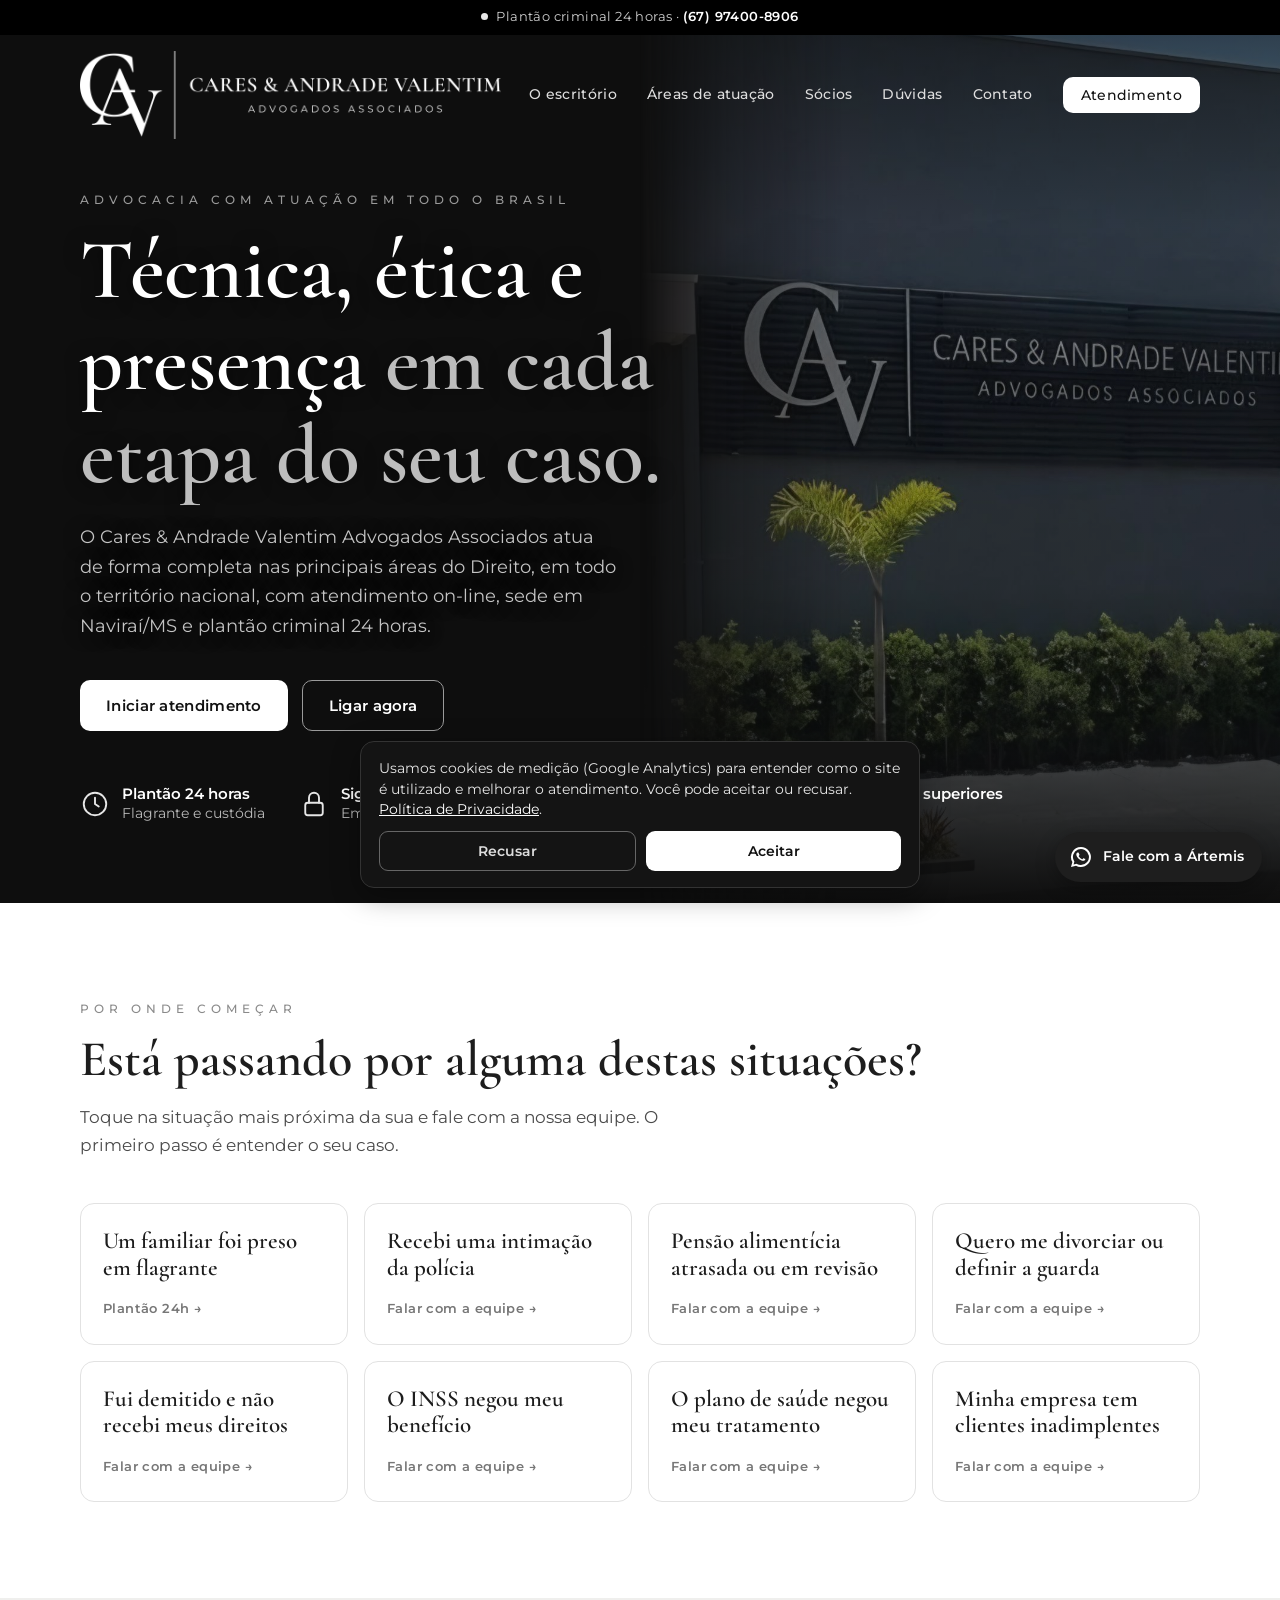
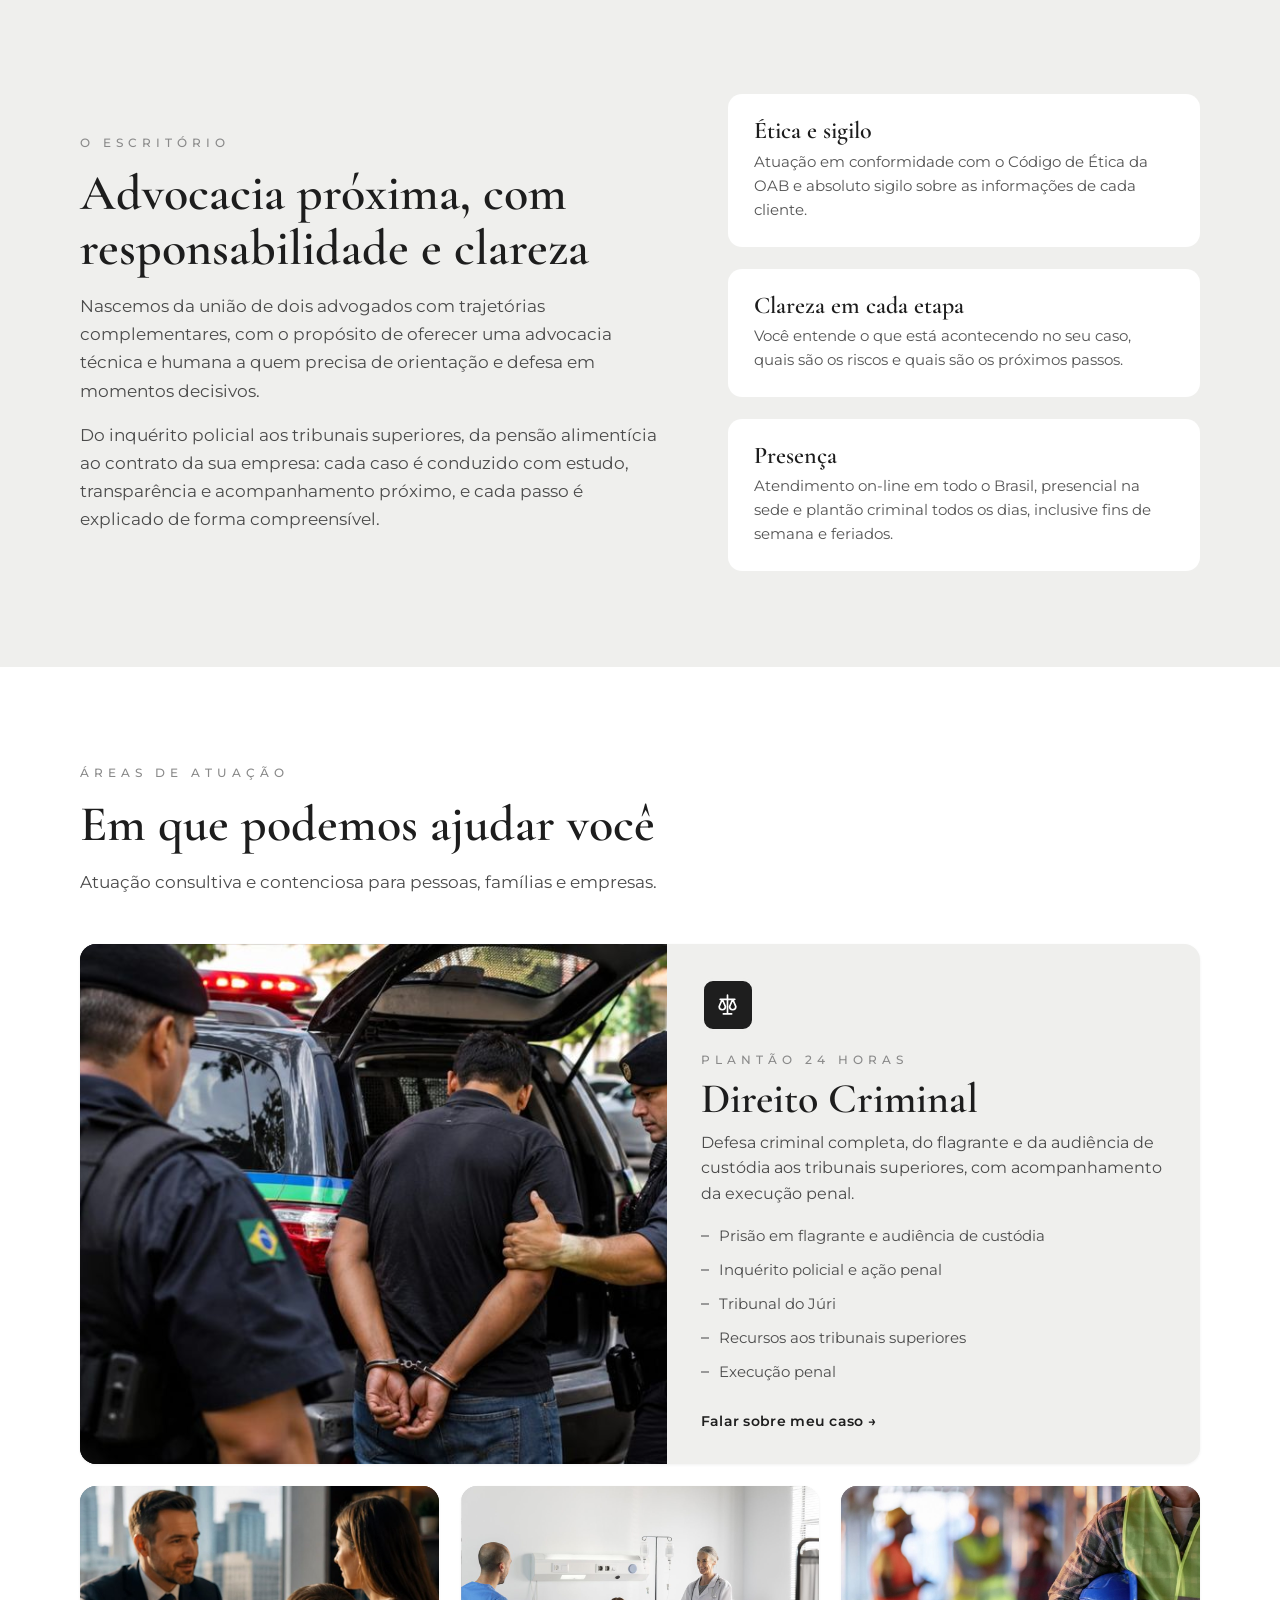
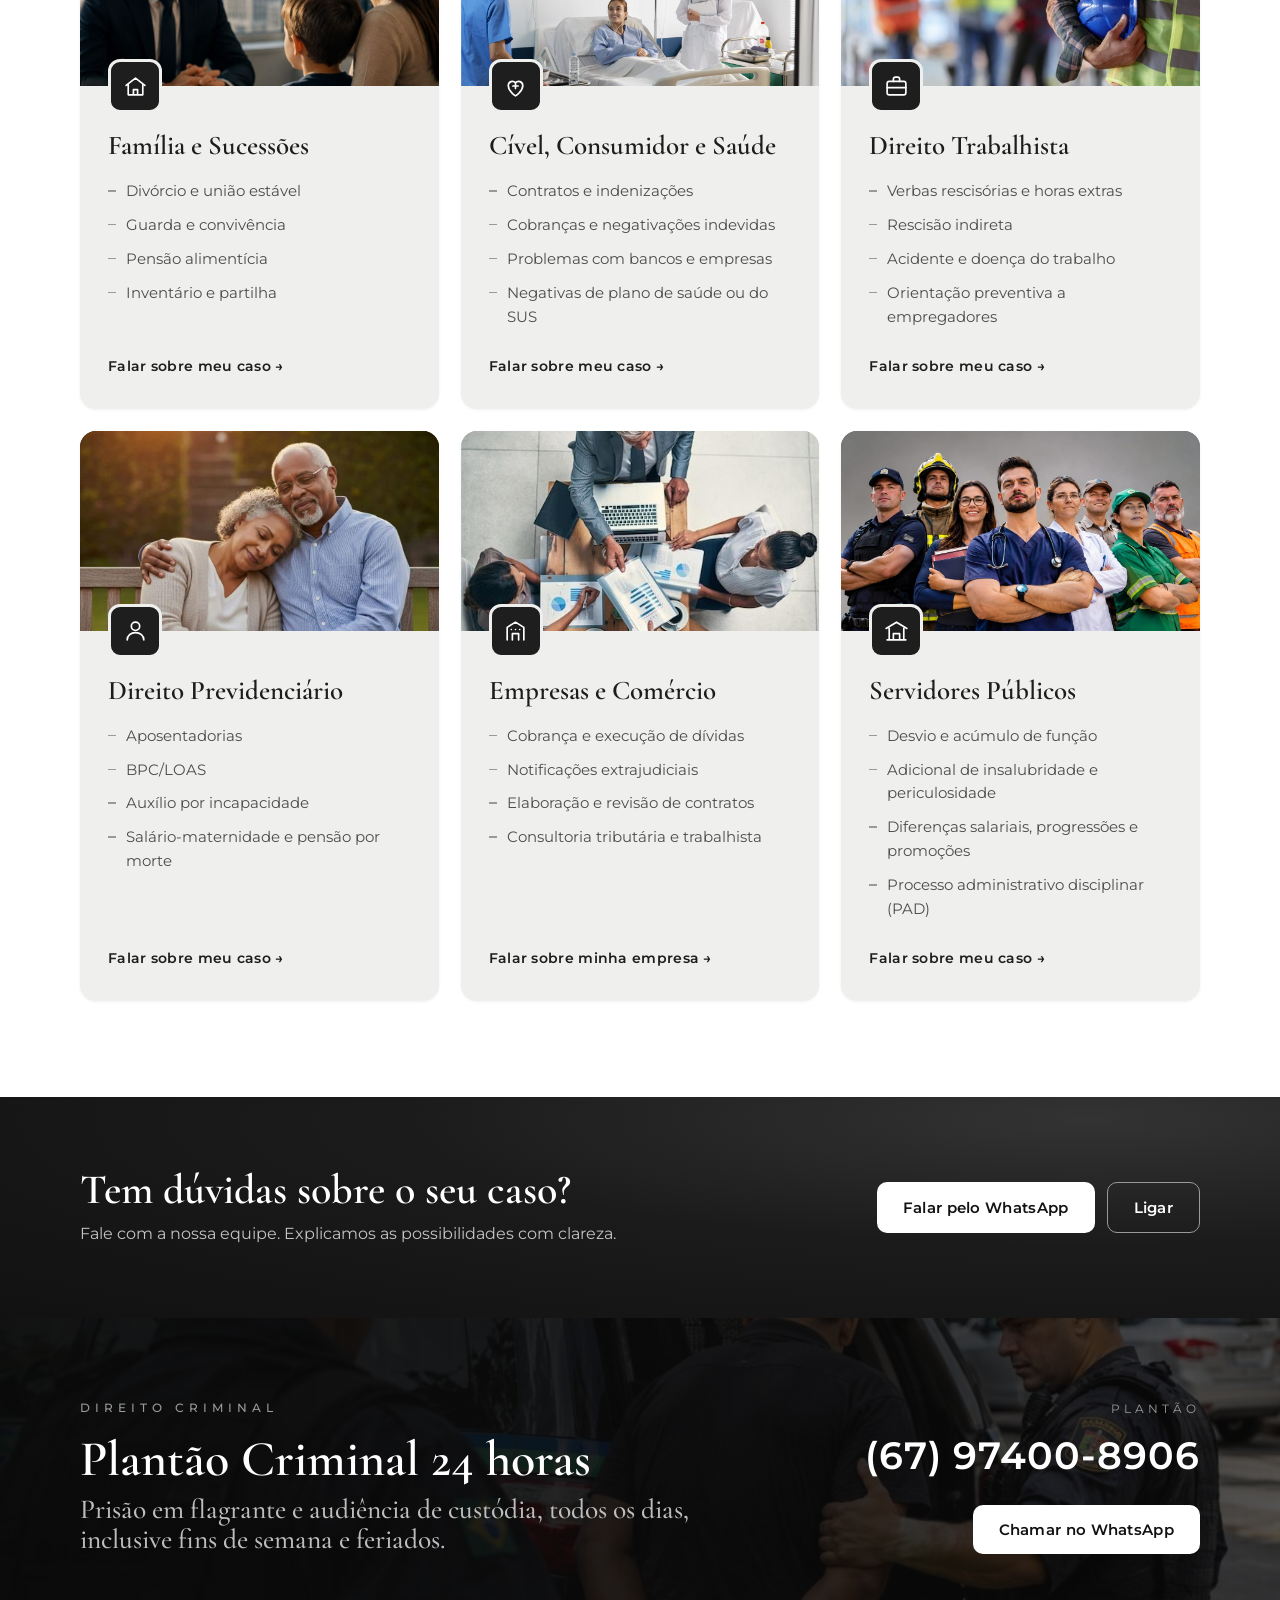
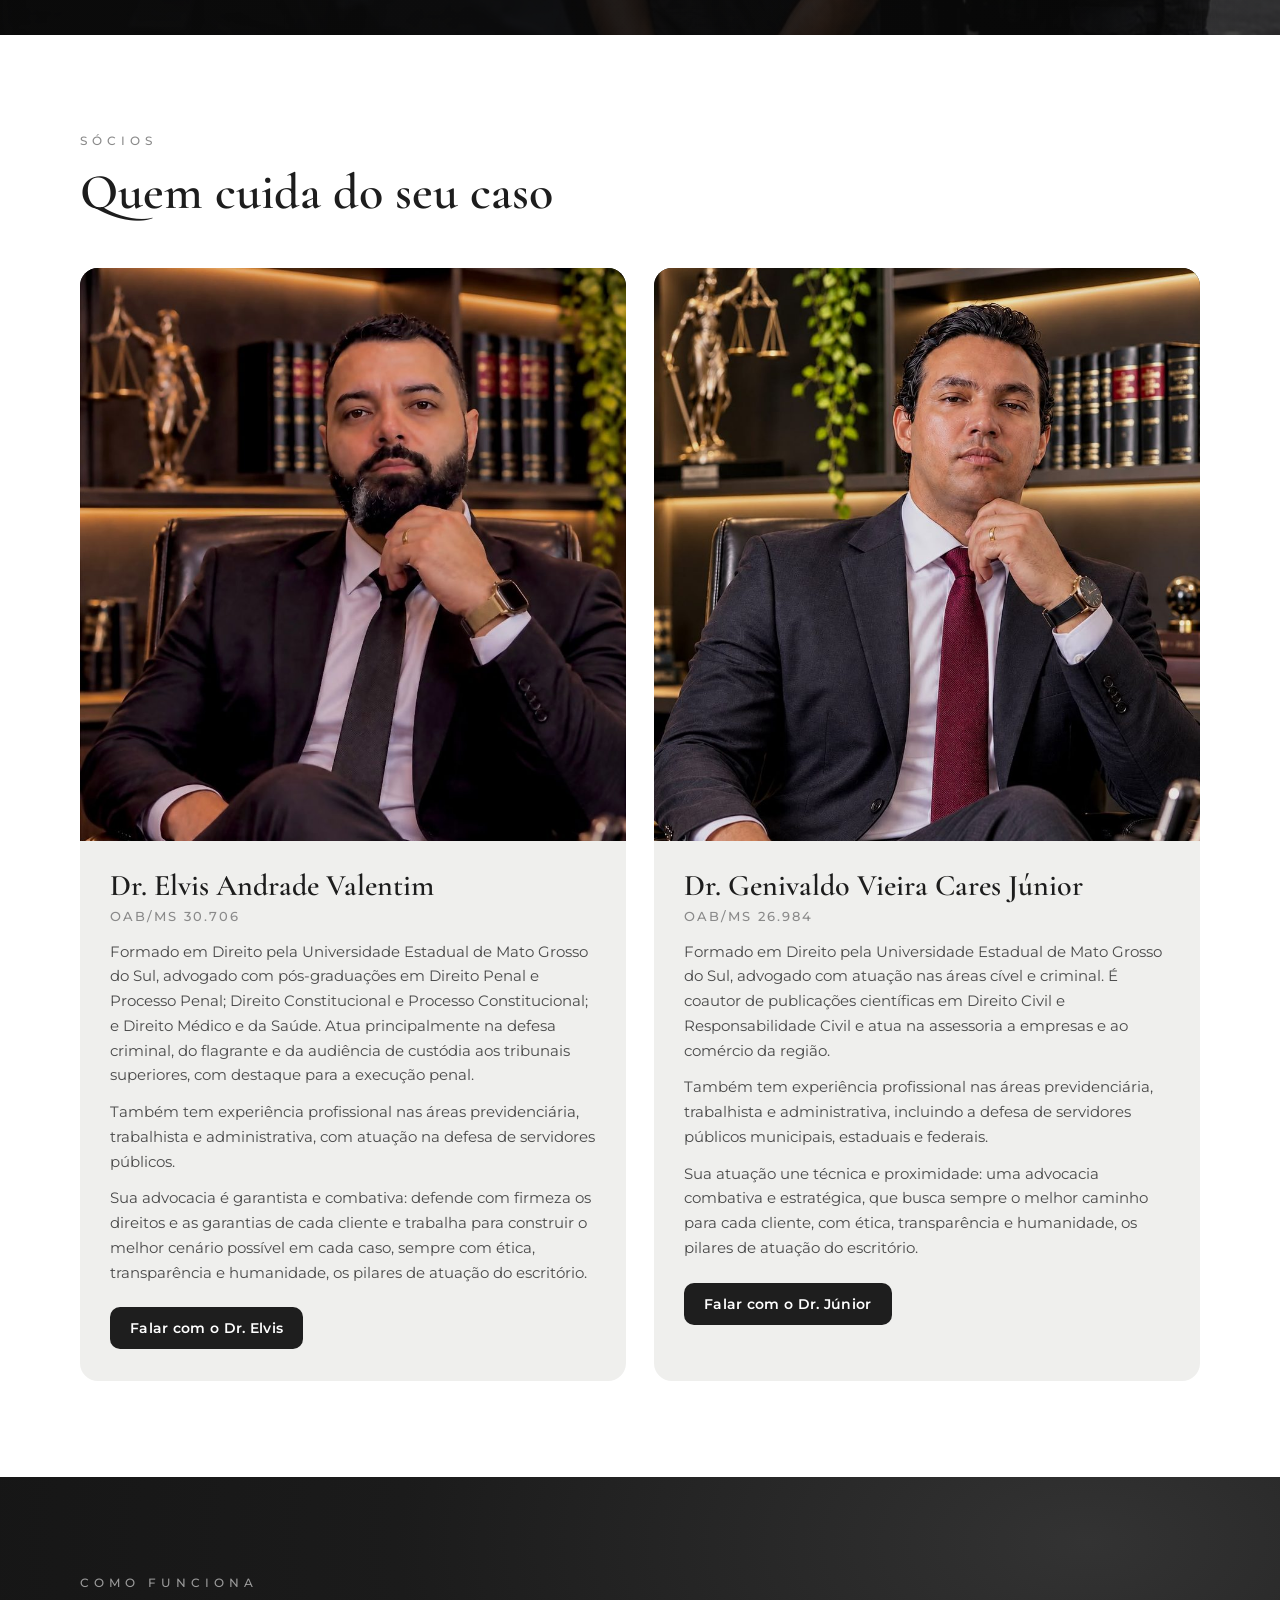
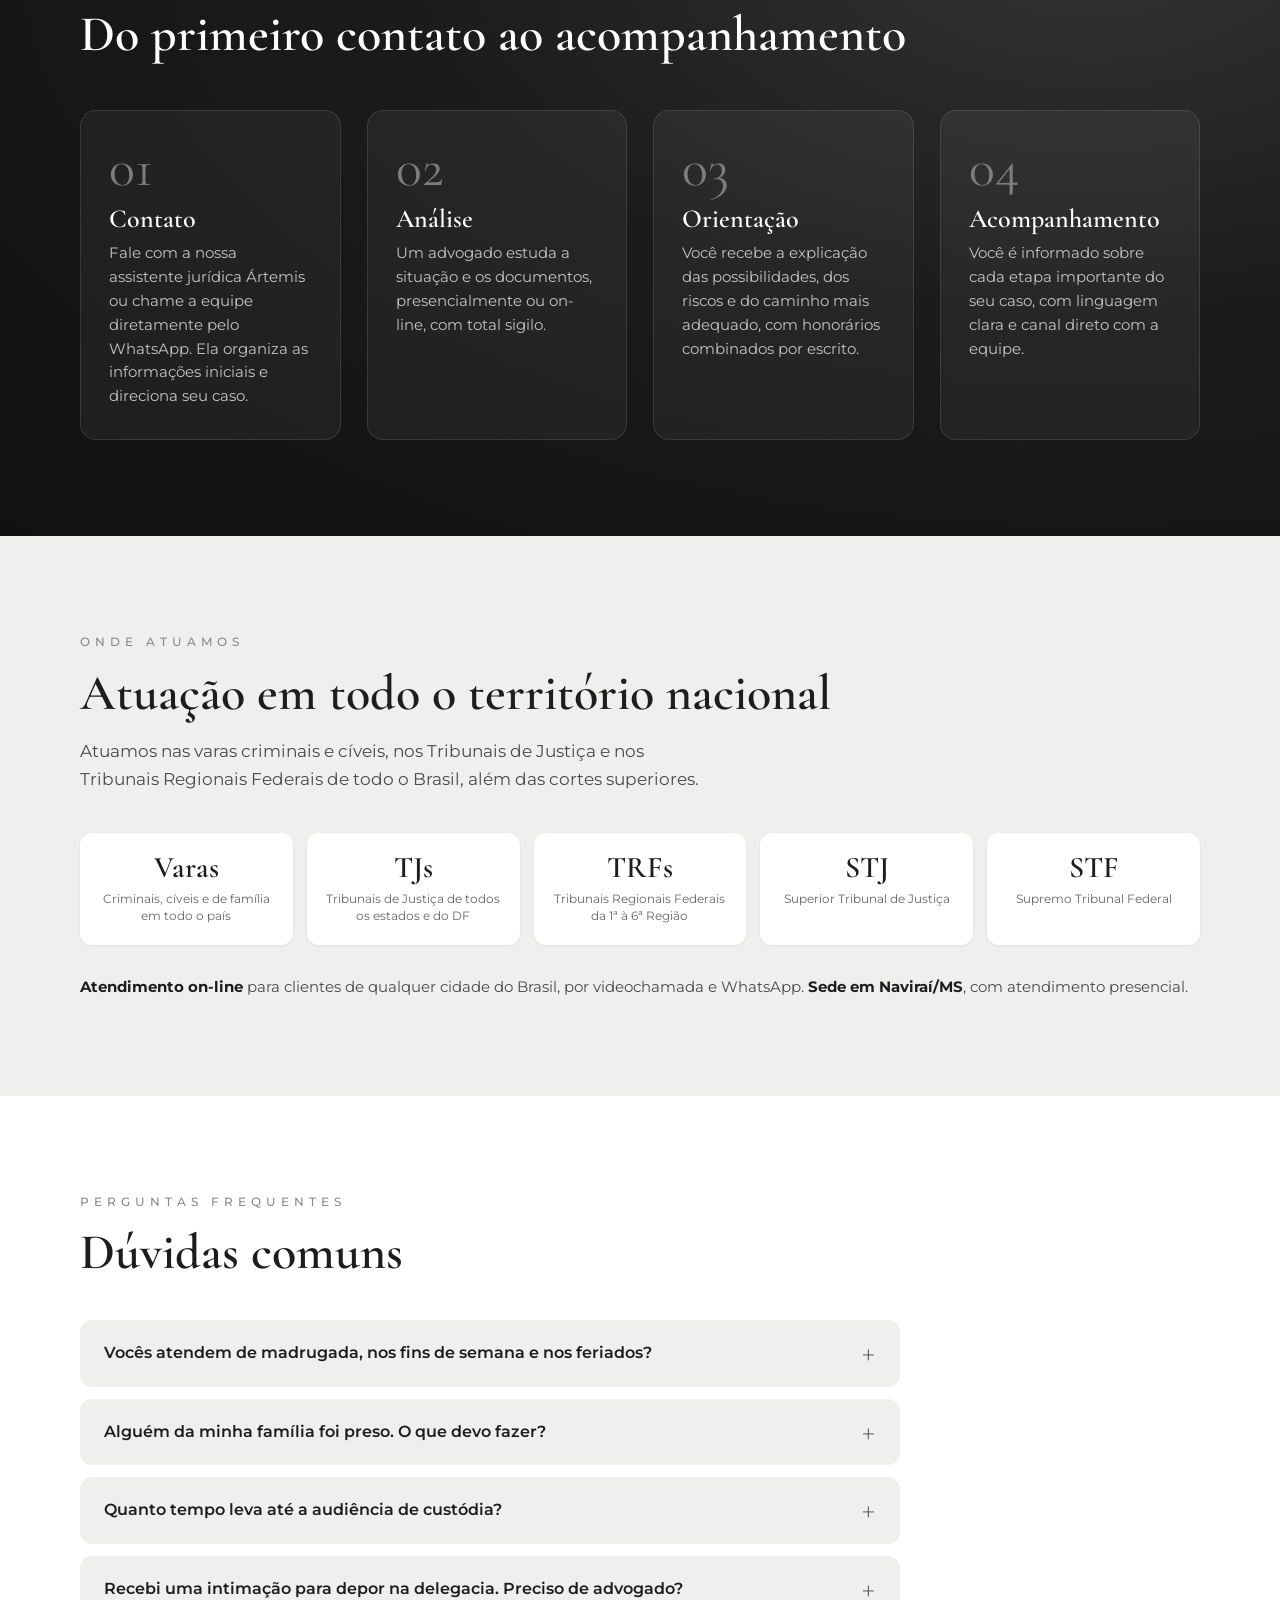
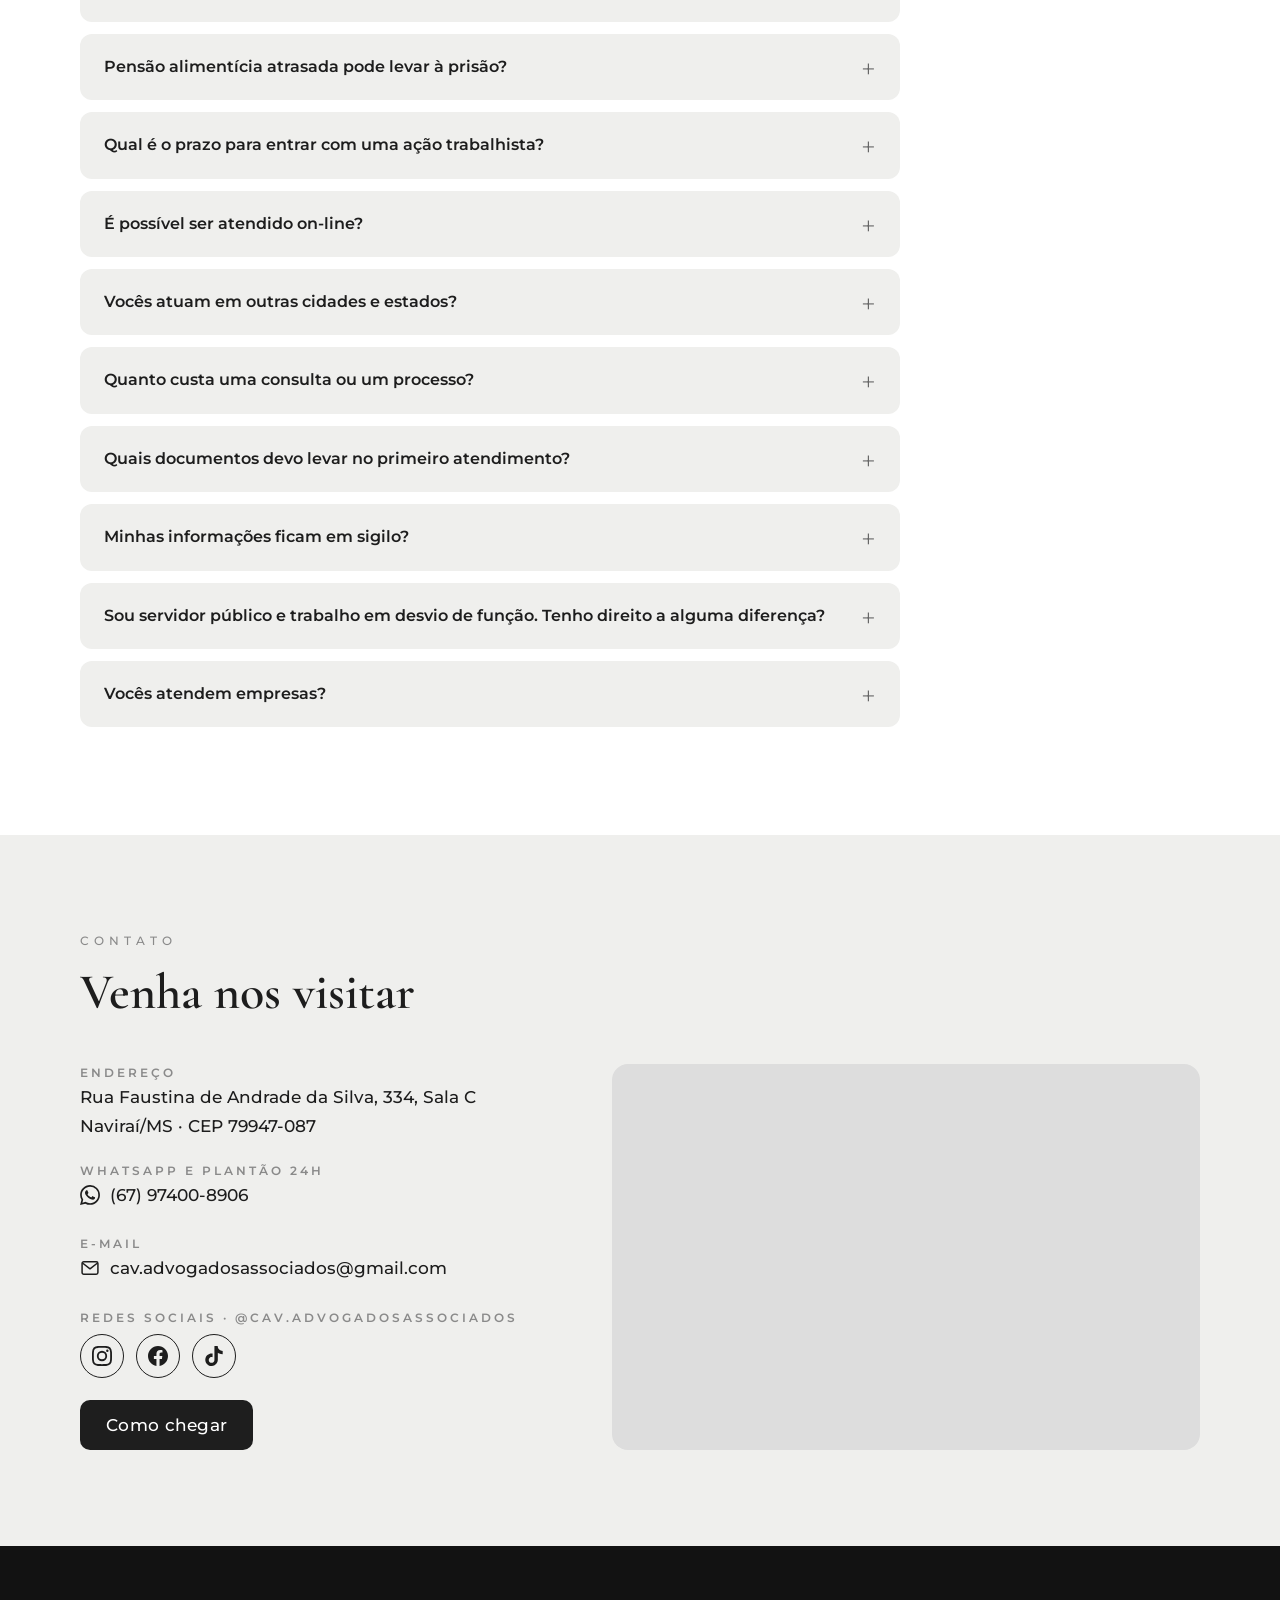
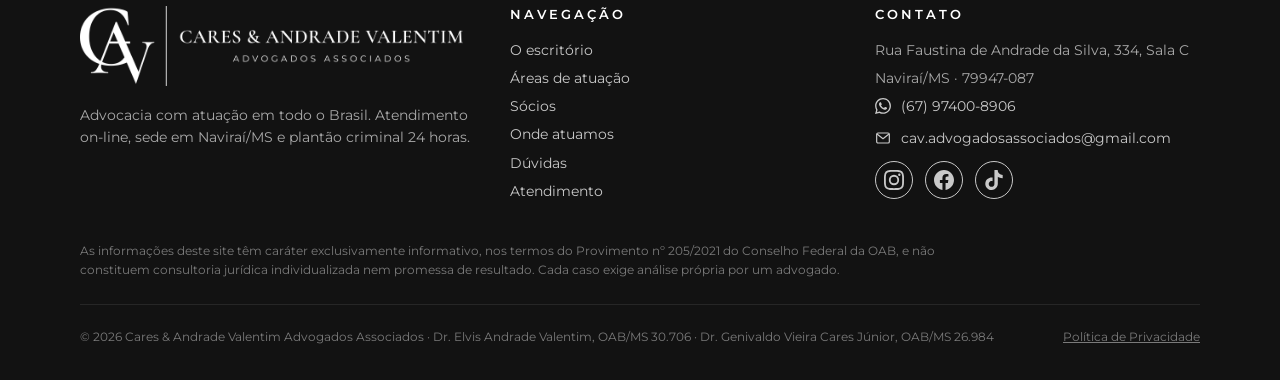
==== commit 236d2374: "Topo do site com a fachada do escritório em gradiente Co-Authored-By: Claude Opus 5.5 <noreply@anthr" ====
--- a/index.html
+++ b/index.html
@@ -121,6 +121,19 @@
 
 /* hero */
 .hero{min-height:100vh;display:flex;align-items:center;padding:190px 0 80px;position:relative;overflow:hidden}
+.hero.has-fachada{background:#0e0e0e}
+.hero .fachada{position:absolute;top:0;right:0;bottom:0;width:50%;background:url('assets/img/fachada.jpg') 0% 45%/cover no-repeat;pointer-events:none;
+ -webkit-mask-image:linear-gradient(90deg,transparent 0%,rgba(0,0,0,.6) 14%,#000 32%);mask-image:linear-gradient(90deg,transparent 0%,rgba(0,0,0,.6) 14%,#000 32%)}
+.hero .fachada::after{content:"";position:absolute;inset:0;background:linear-gradient(180deg,rgba(14,14,14,.7) 0%,rgba(14,14,14,.15) 25%,rgba(14,14,14,.2) 65%,#0e0e0e 100%),rgba(14,14,14,.28)}
+.hero.has-fachada .wrap{position:relative;z-index:1}
+.hero.has-fachada h1{max-width:650px}.hero.has-fachada .lead{max-width:540px}
+.hero.has-fachada h1,.hero.has-fachada .lead{text-shadow:0 2px 18px rgba(0,0,0,.55)}
+@media (max-width:860px){
+ .hero .fachada{width:100%;background-position:22% center;}
+ .hero.has-fachada h1,.hero.has-fachada .lead{max-width:none}
+ .hero .fachada{-webkit-mask-image:none;mask-image:none}
+ .hero .fachada::after{background:linear-gradient(180deg,rgba(14,14,14,.72) 0%,rgba(14,14,14,.88) 40%,rgba(14,14,14,.96) 70%,#0e0e0e 100%)}
+}
 .hero .wm{position:absolute;right:-8vw;bottom:-10vh;width:min(720px,70vw);opacity:.06;pointer-events:none}
 .hero h1{font-size:clamp(44px,7.2vw,84px);font-weight:600;max-width:820px}
 .hero h1 em{font-style:normal;color:#bdbdbd}
@@ -293,8 +306,8 @@
   </div>
 </header>
 
-<section class="hero dark" id="inicio">
-  <img class="wm" src="assets/favicon.png" alt="">
+<section class="hero dark has-fachada" id="inicio">
+  <div class="fachada" role="img" aria-label="Fachada do escritório Cares &amp; Andrade Valentim em Naviraí/MS"></div>
   <div class="wrap">
     <p class="eyebrow">Advocacia com atuação em todo o Brasil</p>
     <h1>Técnica, ética e presença <em>em cada etapa do seu caso.</em></h1>
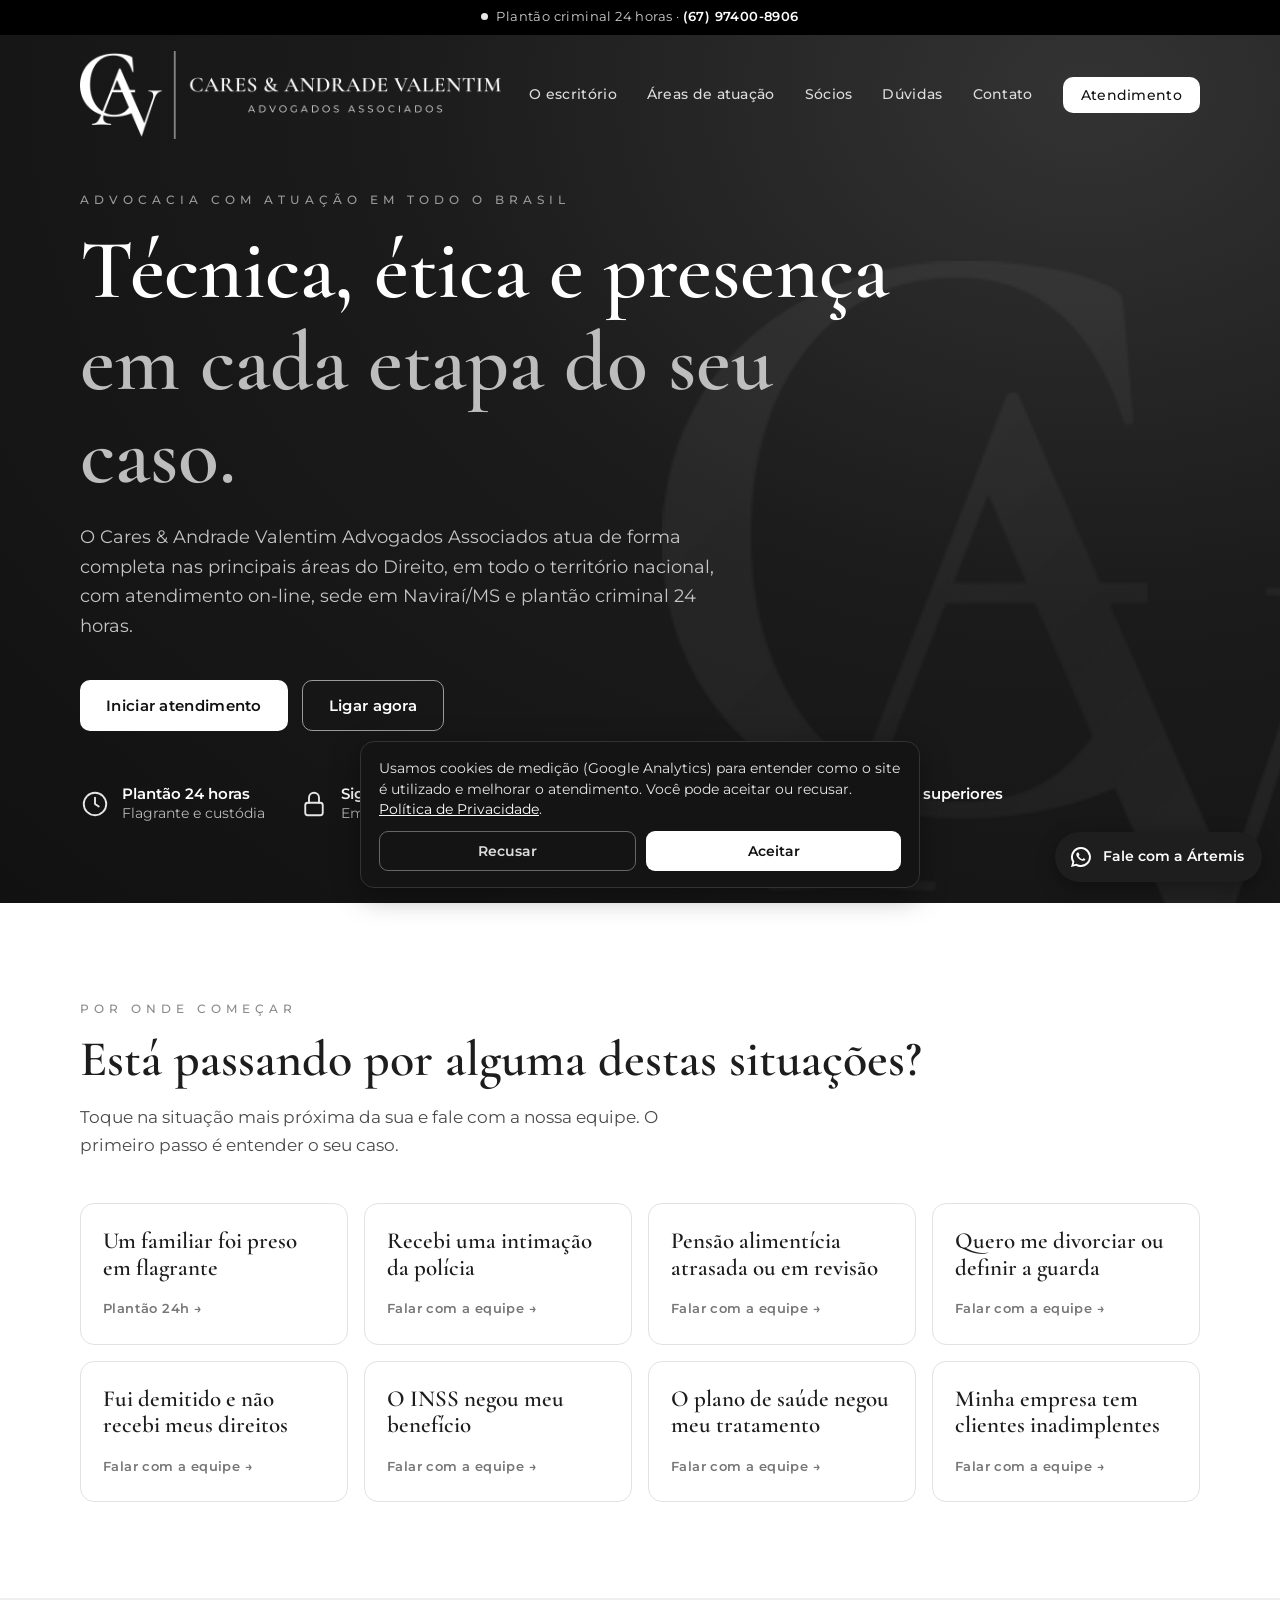
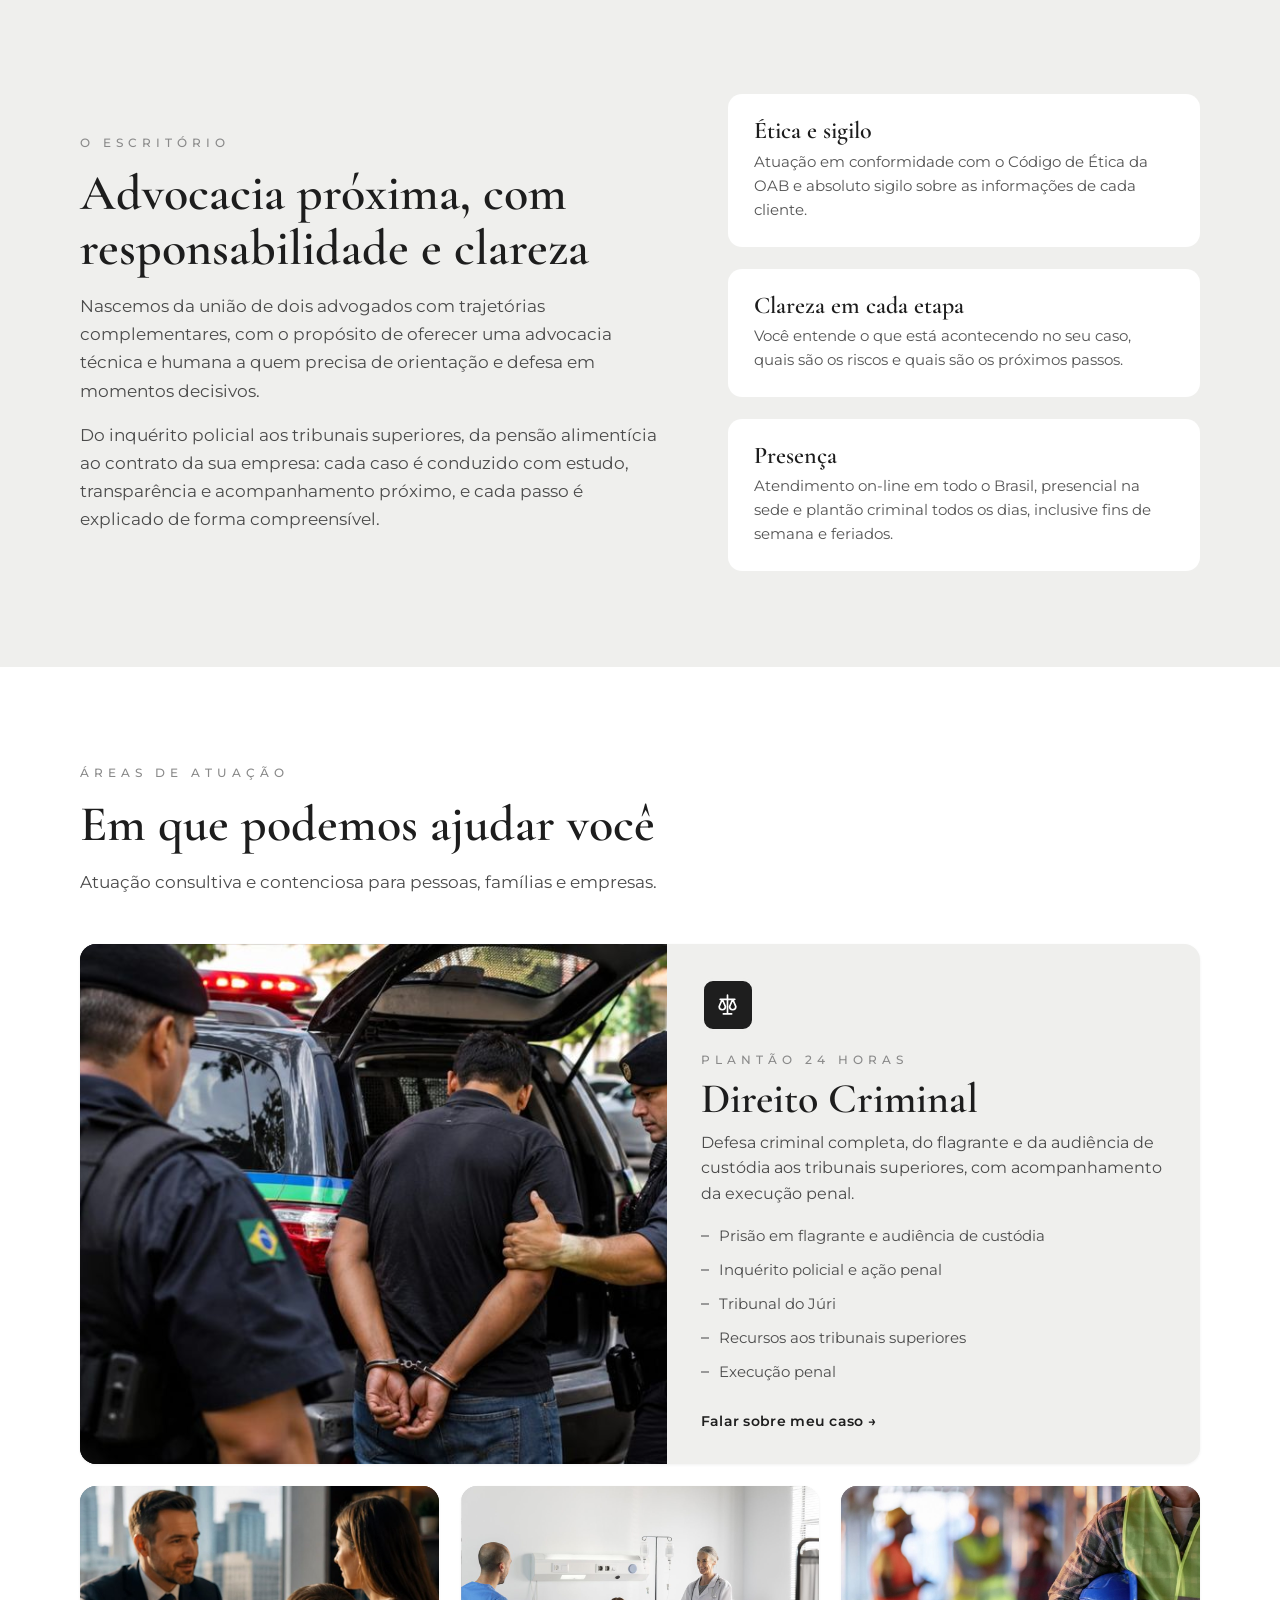
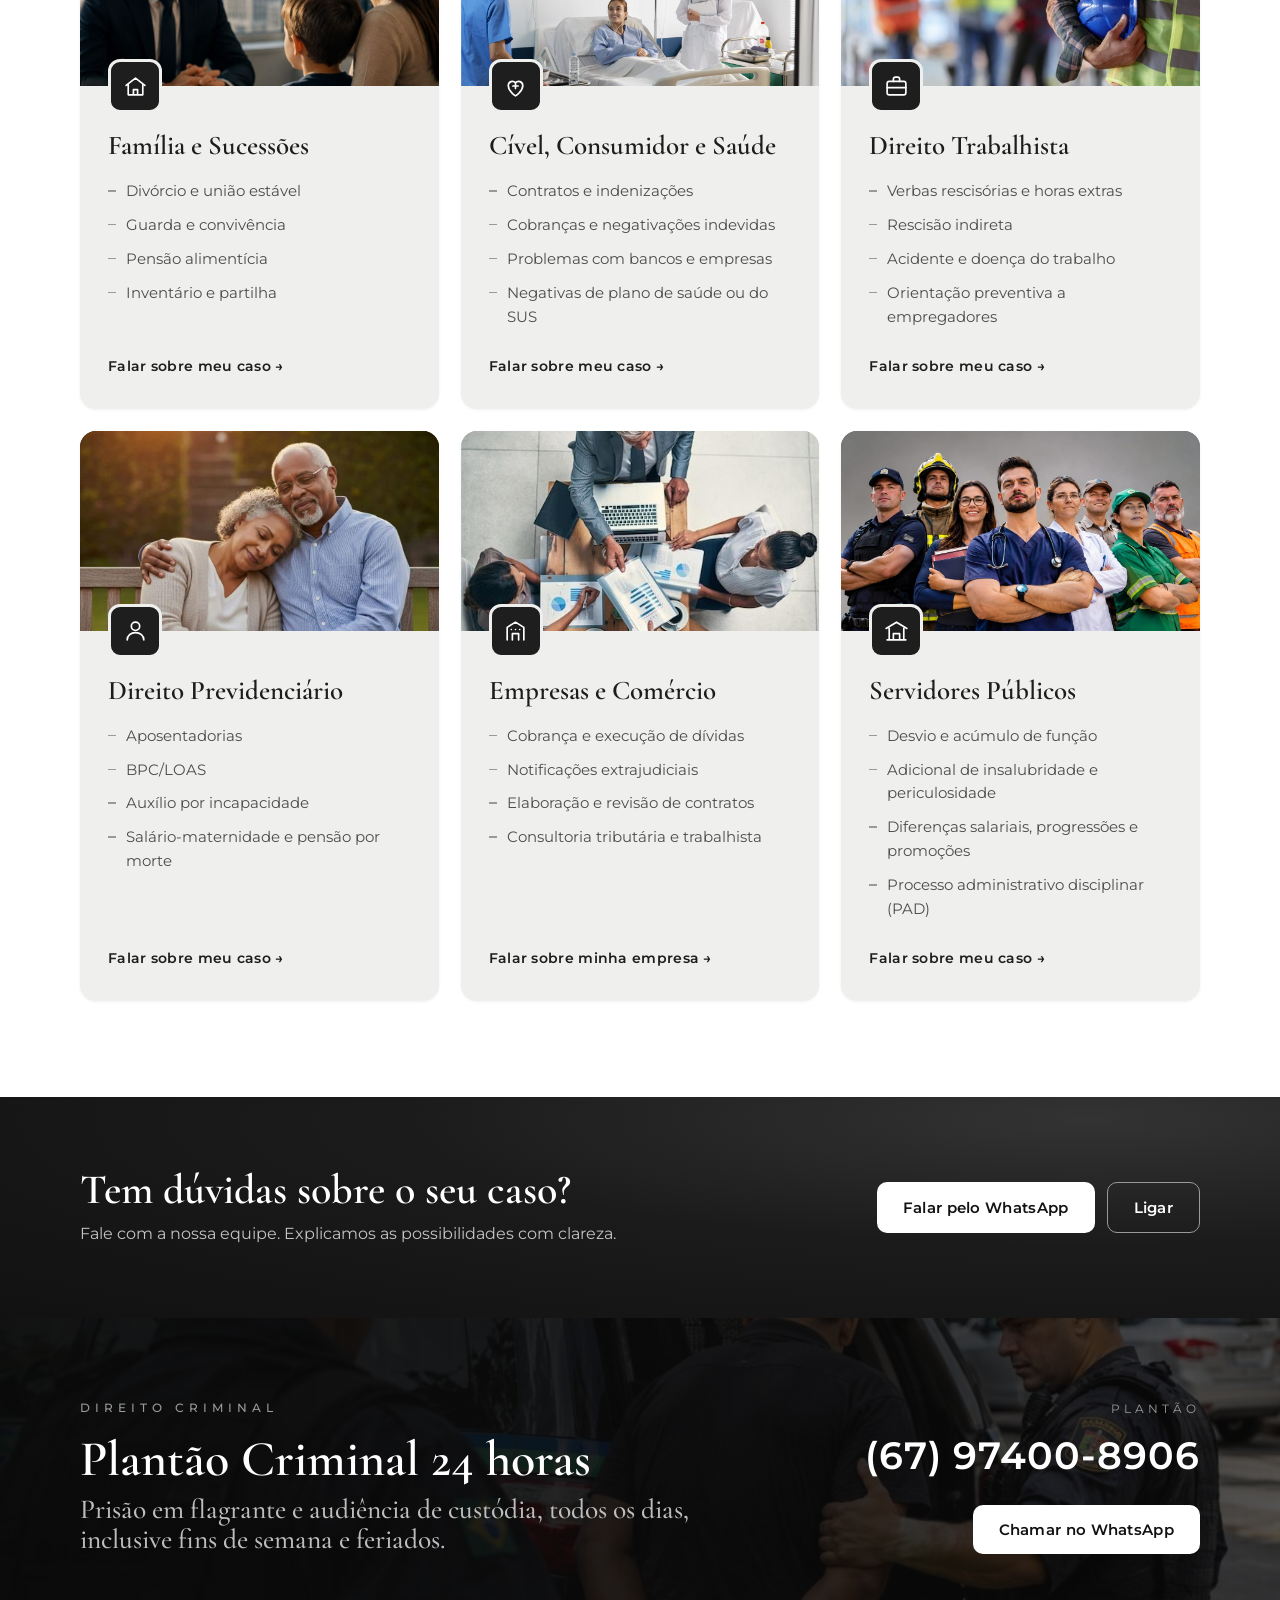
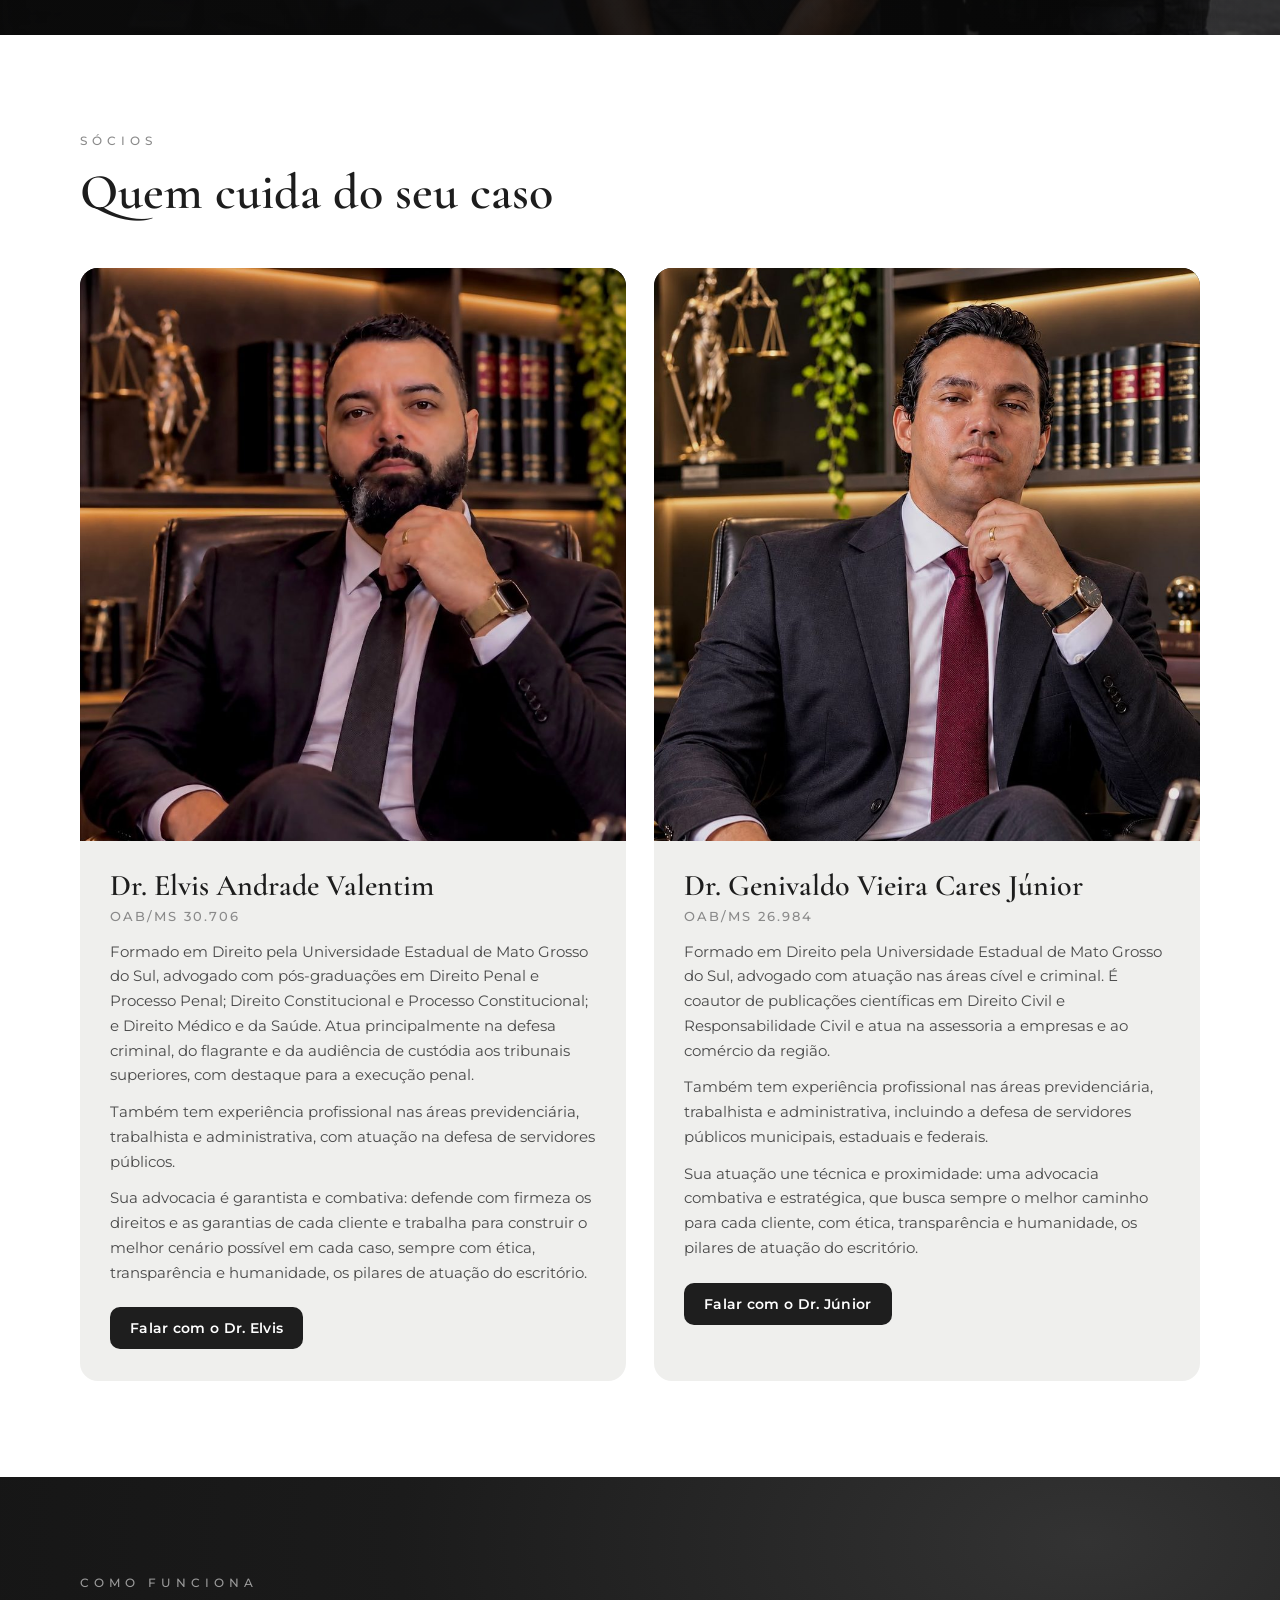
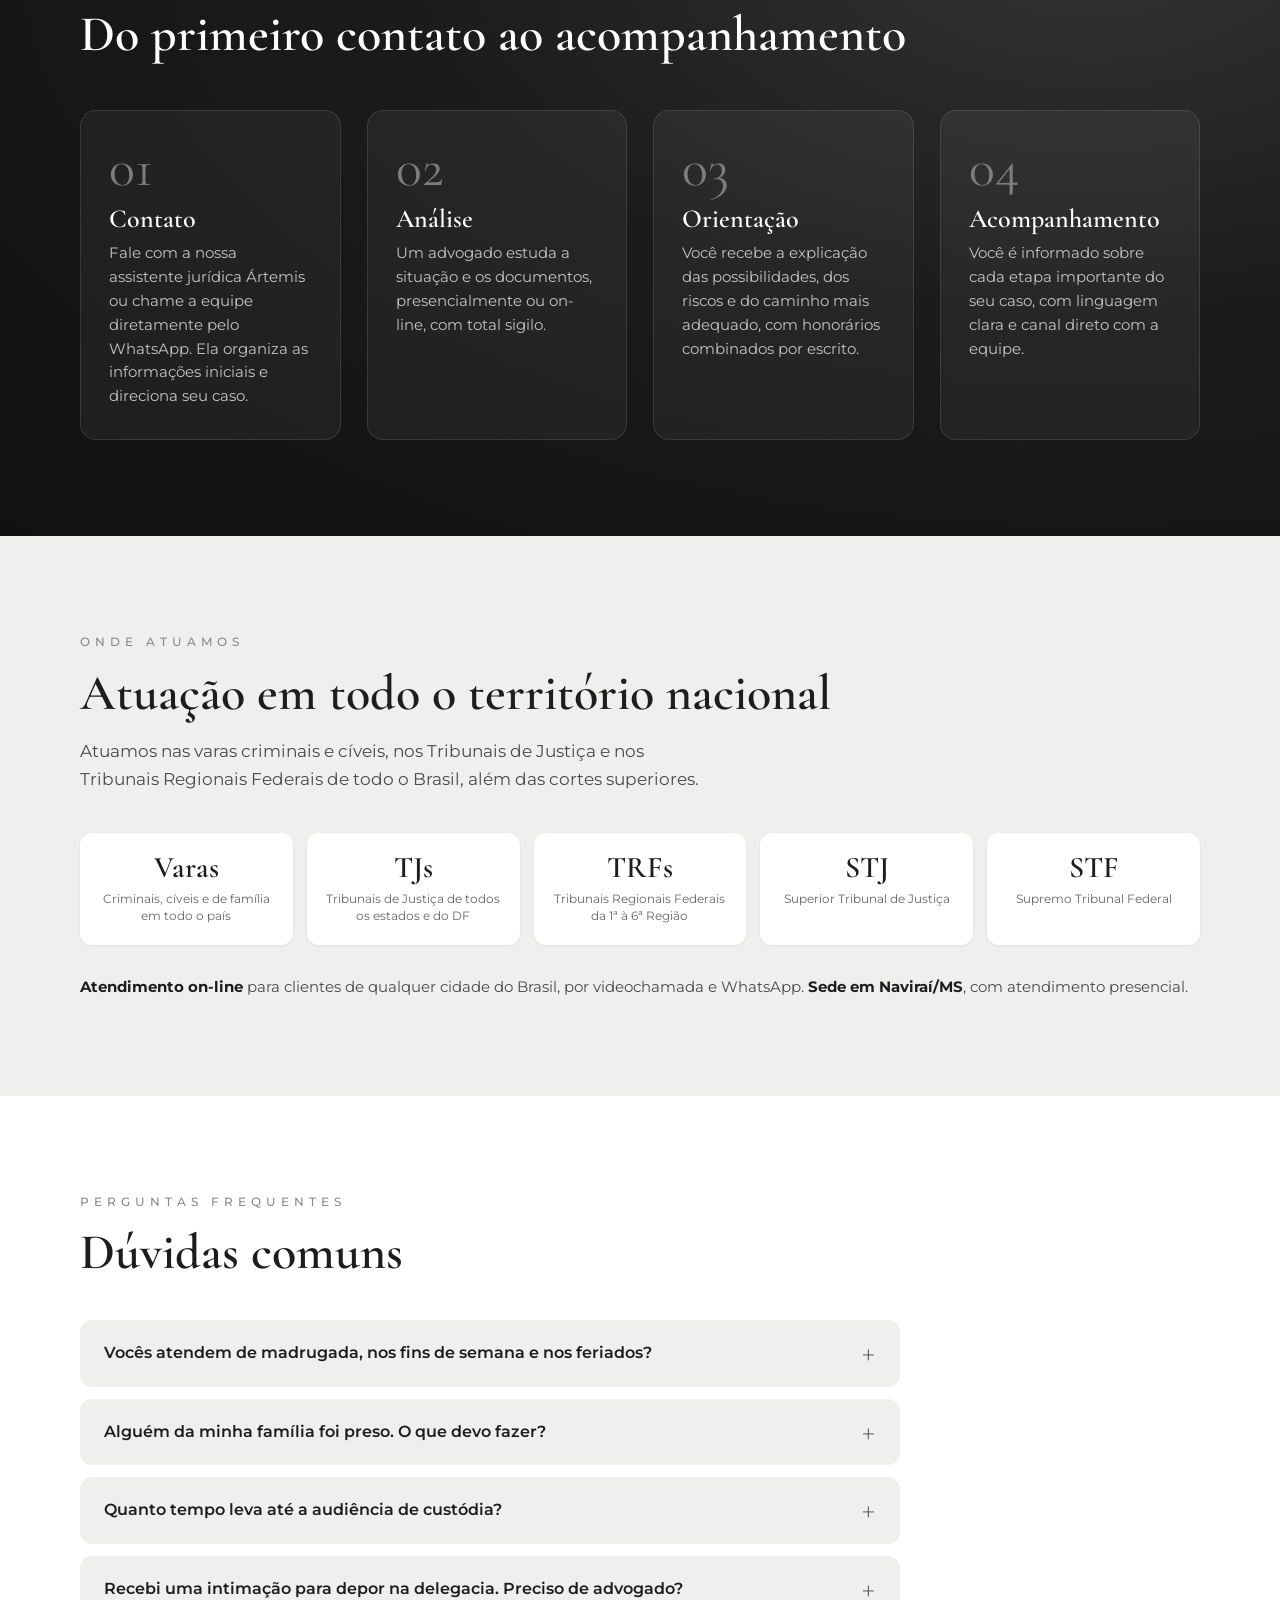
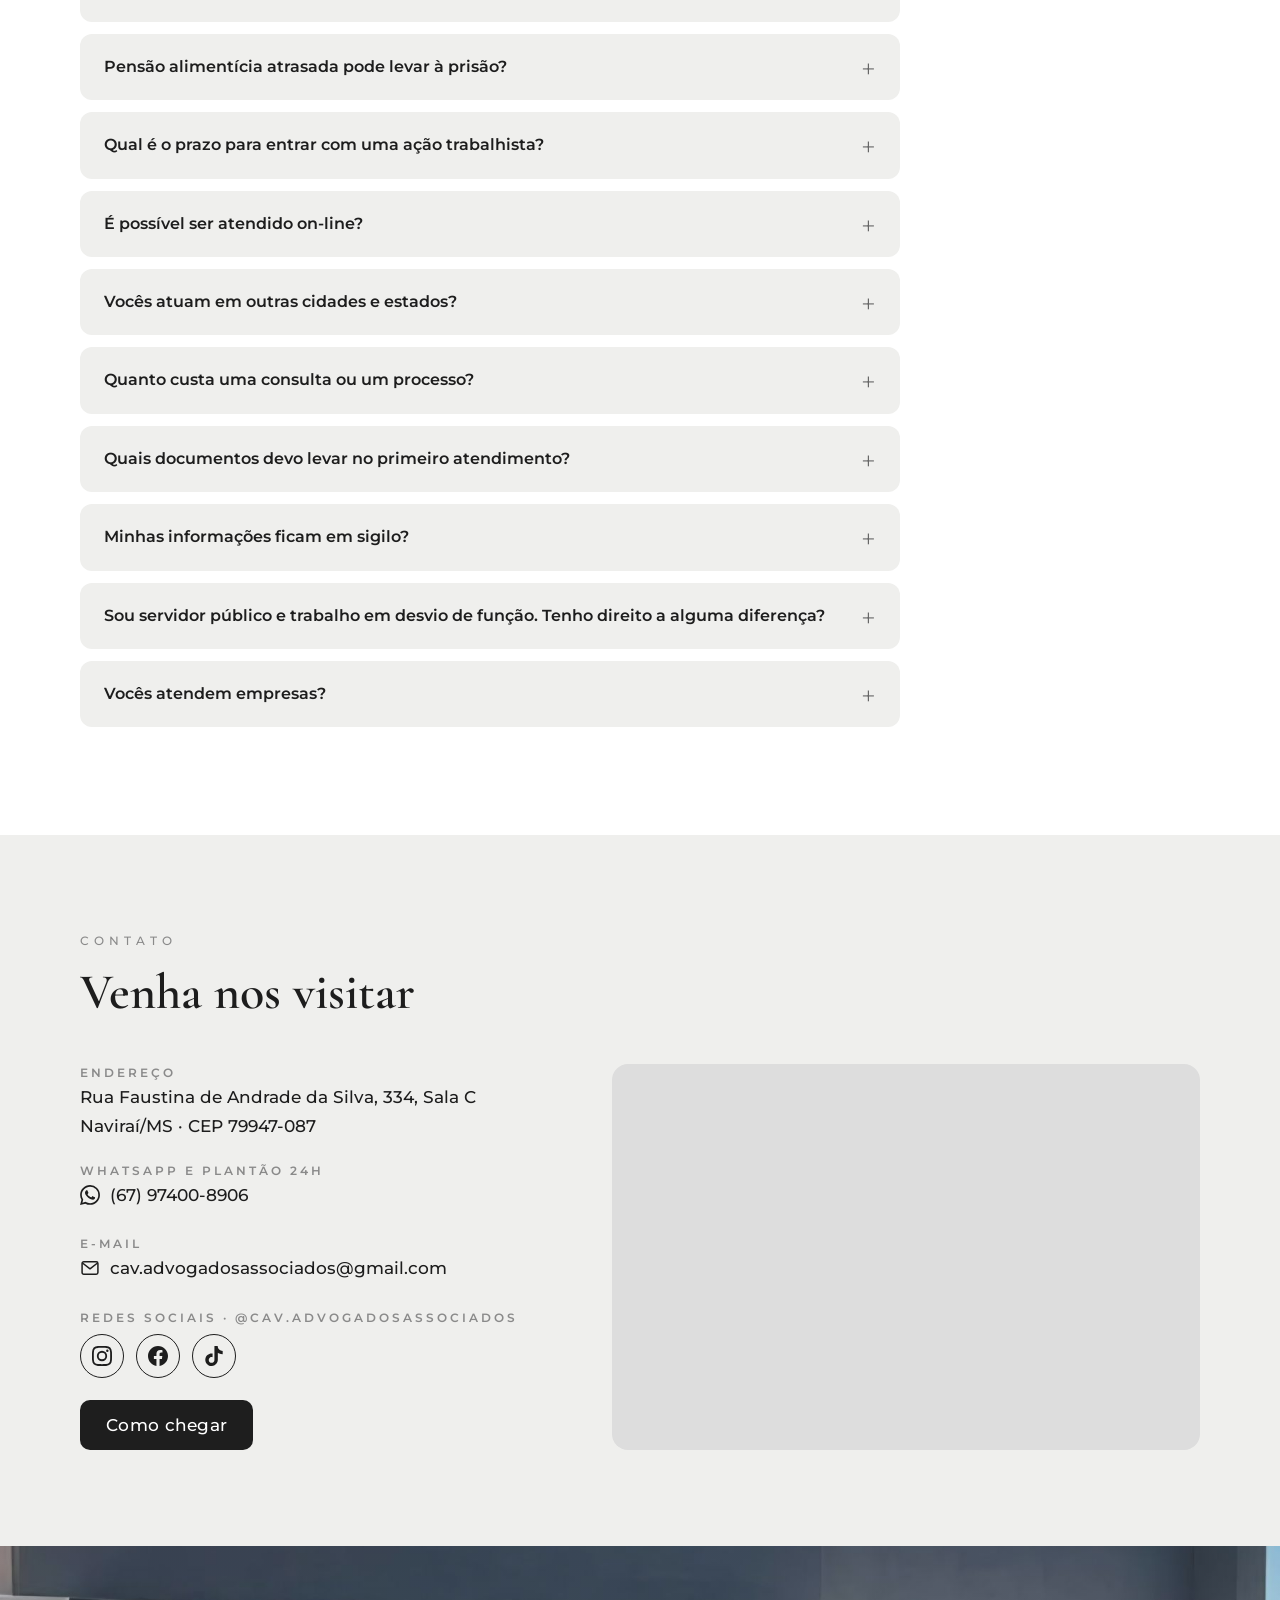
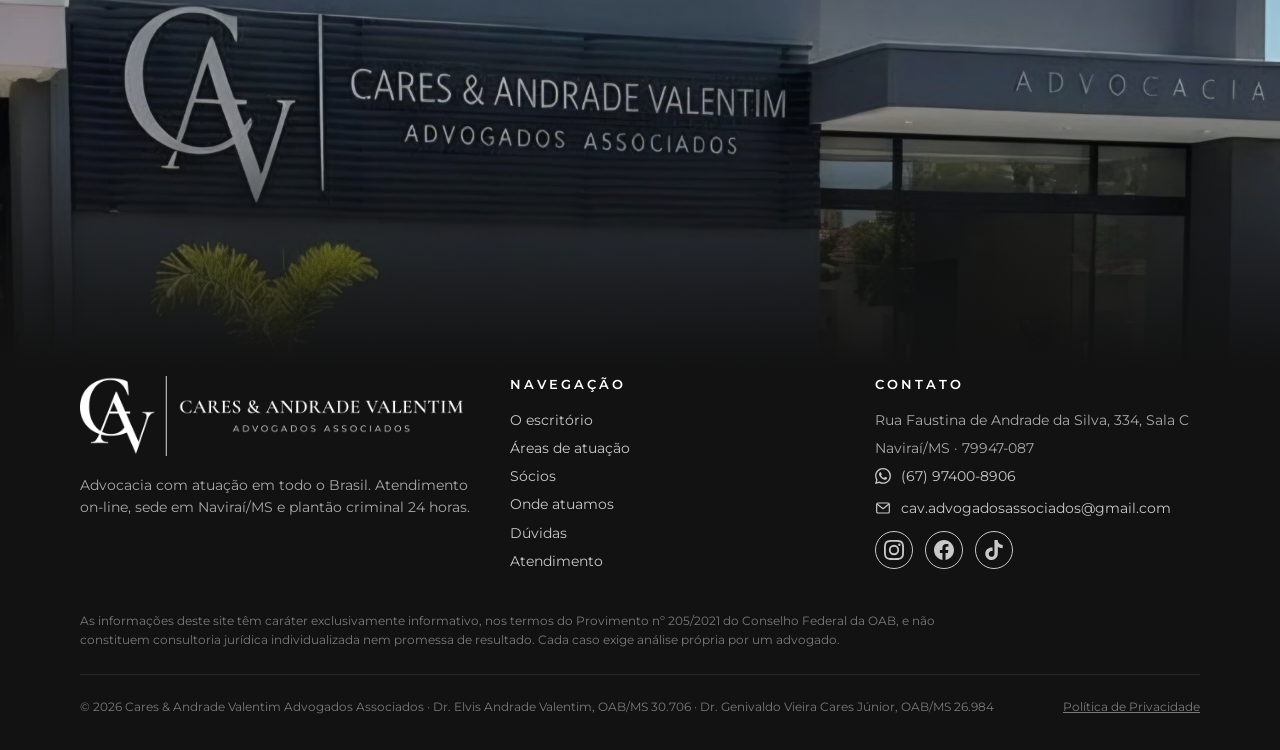
==== commit b3927ba8: "Move a fachada do topo para o rodapé Co-Authored-By: Claude Opus 5.5 <noreply@anthropic.com> Claude-" ====
--- a/index.html
+++ b/index.html
@@ -121,19 +121,6 @@
 
 /* hero */
 .hero{min-height:100vh;display:flex;align-items:center;padding:190px 0 80px;position:relative;overflow:hidden}
-.hero.has-fachada{background:#0e0e0e}
-.hero .fachada{position:absolute;top:0;right:0;bottom:0;width:50%;background:url('assets/img/fachada.jpg') 0% 45%/cover no-repeat;pointer-events:none;
- -webkit-mask-image:linear-gradient(90deg,transparent 0%,rgba(0,0,0,.6) 14%,#000 32%);mask-image:linear-gradient(90deg,transparent 0%,rgba(0,0,0,.6) 14%,#000 32%)}
-.hero .fachada::after{content:"";position:absolute;inset:0;background:linear-gradient(180deg,rgba(14,14,14,.7) 0%,rgba(14,14,14,.15) 25%,rgba(14,14,14,.2) 65%,#0e0e0e 100%),rgba(14,14,14,.28)}
-.hero.has-fachada .wrap{position:relative;z-index:1}
-.hero.has-fachada h1{max-width:650px}.hero.has-fachada .lead{max-width:540px}
-.hero.has-fachada h1,.hero.has-fachada .lead{text-shadow:0 2px 18px rgba(0,0,0,.55)}
-@media (max-width:860px){
- .hero .fachada{width:100%;background-position:22% center;}
- .hero.has-fachada h1,.hero.has-fachada .lead{max-width:none}
- .hero .fachada{-webkit-mask-image:none;mask-image:none}
- .hero .fachada::after{background:linear-gradient(180deg,rgba(14,14,14,.72) 0%,rgba(14,14,14,.88) 40%,rgba(14,14,14,.96) 70%,#0e0e0e 100%)}
-}
 .hero .wm{position:absolute;right:-8vw;bottom:-10vh;width:min(720px,70vw);opacity:.06;pointer-events:none}
 .hero h1{font-size:clamp(44px,7.2vw,84px);font-weight:600;max-width:820px}
 .hero h1 em{font-style:normal;color:#bdbdbd}
@@ -240,7 +227,11 @@
 .map iframe{width:100%;height:100%;min-height:360px;border:0}
 
 /* footer */
-footer{background:var(--preto);color:#a9a9a9;padding:60px 0 34px;font-size:13.5px}
+.foot-fachada + .wrap{margin-top:10px;position:relative}
+.foot-fachada{height:420px;background:url('assets/img/fachada.jpg') 50% 42%/cover no-repeat;position:relative}
+.foot-fachada::after{content:"";position:absolute;inset:0;background:linear-gradient(180deg,rgba(17,17,17,.15) 0%,rgba(17,17,17,.1) 45%,rgba(18,18,18,.75) 80%,var(--preto) 100%)}
+@media (max-width:860px){.foot-fachada{height:280px;background-position:22% 40%}}
+footer{background:var(--preto);color:#a9a9a9;padding:0 0 34px;font-size:13.5px}
 .foot{display:grid;grid-template-columns:1.2fr 1fr 1fr;gap:40px}
 .foot img{height:80px;width:auto;margin-bottom:18px}
 .foot h4{color:#fff;font:600 13px 'Montserrat';letter-spacing:3px;text-transform:uppercase;margin-bottom:14px}
@@ -306,8 +297,8 @@
   </div>
 </header>
 
-<section class="hero dark has-fachada" id="inicio">
-  <div class="fachada" role="img" aria-label="Fachada do escritório Cares &amp; Andrade Valentim em Naviraí/MS"></div>
+<section class="hero dark" id="inicio">
+  <img class="wm" src="assets/favicon.png" alt="">
   <div class="wrap">
     <p class="eyebrow">Advocacia com atuação em todo o Brasil</p>
     <h1>Técnica, ética e presença <em>em cada etapa do seu caso.</em></h1>
@@ -566,6 +557,7 @@
 </main>
 
 <footer>
+  <div class="foot-fachada" role="img" aria-label="Fachada do escritório Cares &amp; Andrade Valentim em Naviraí/MS"></div>
   <div class="wrap">
     <div class="foot">
       <div>
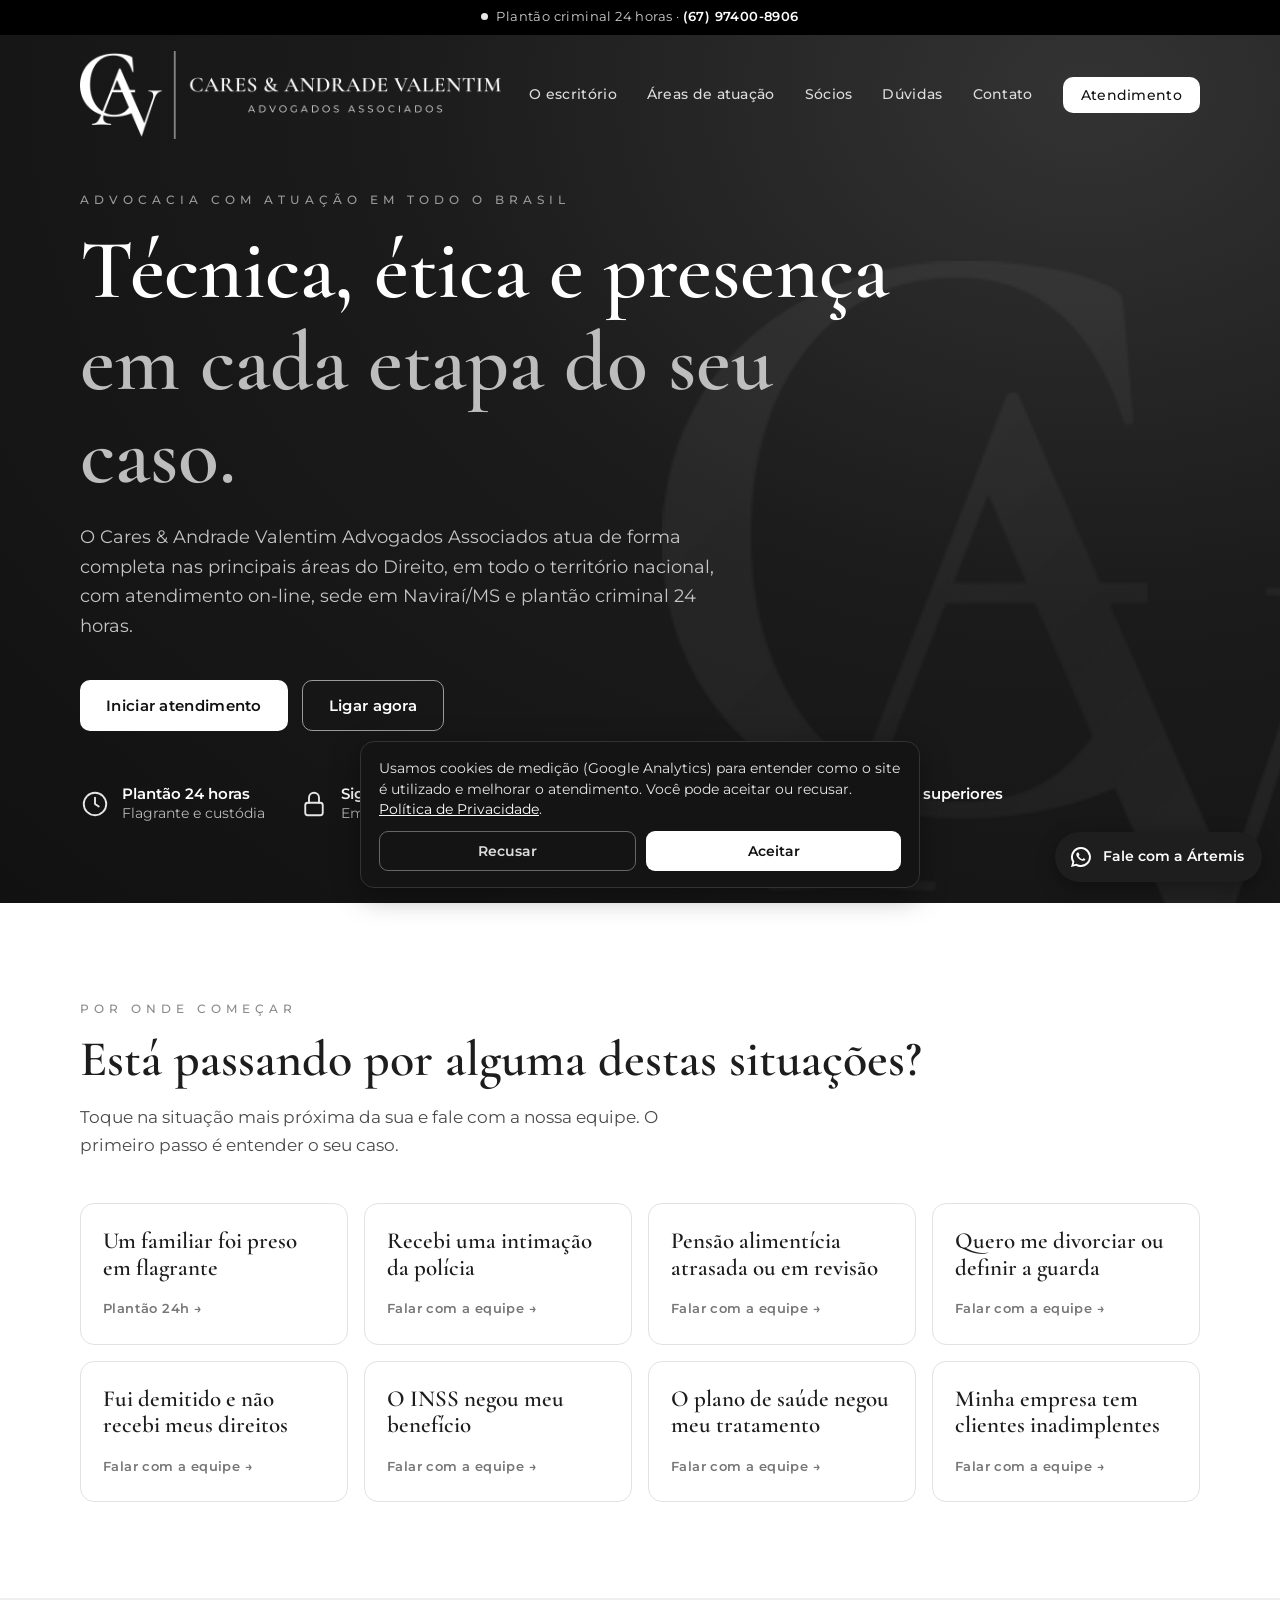
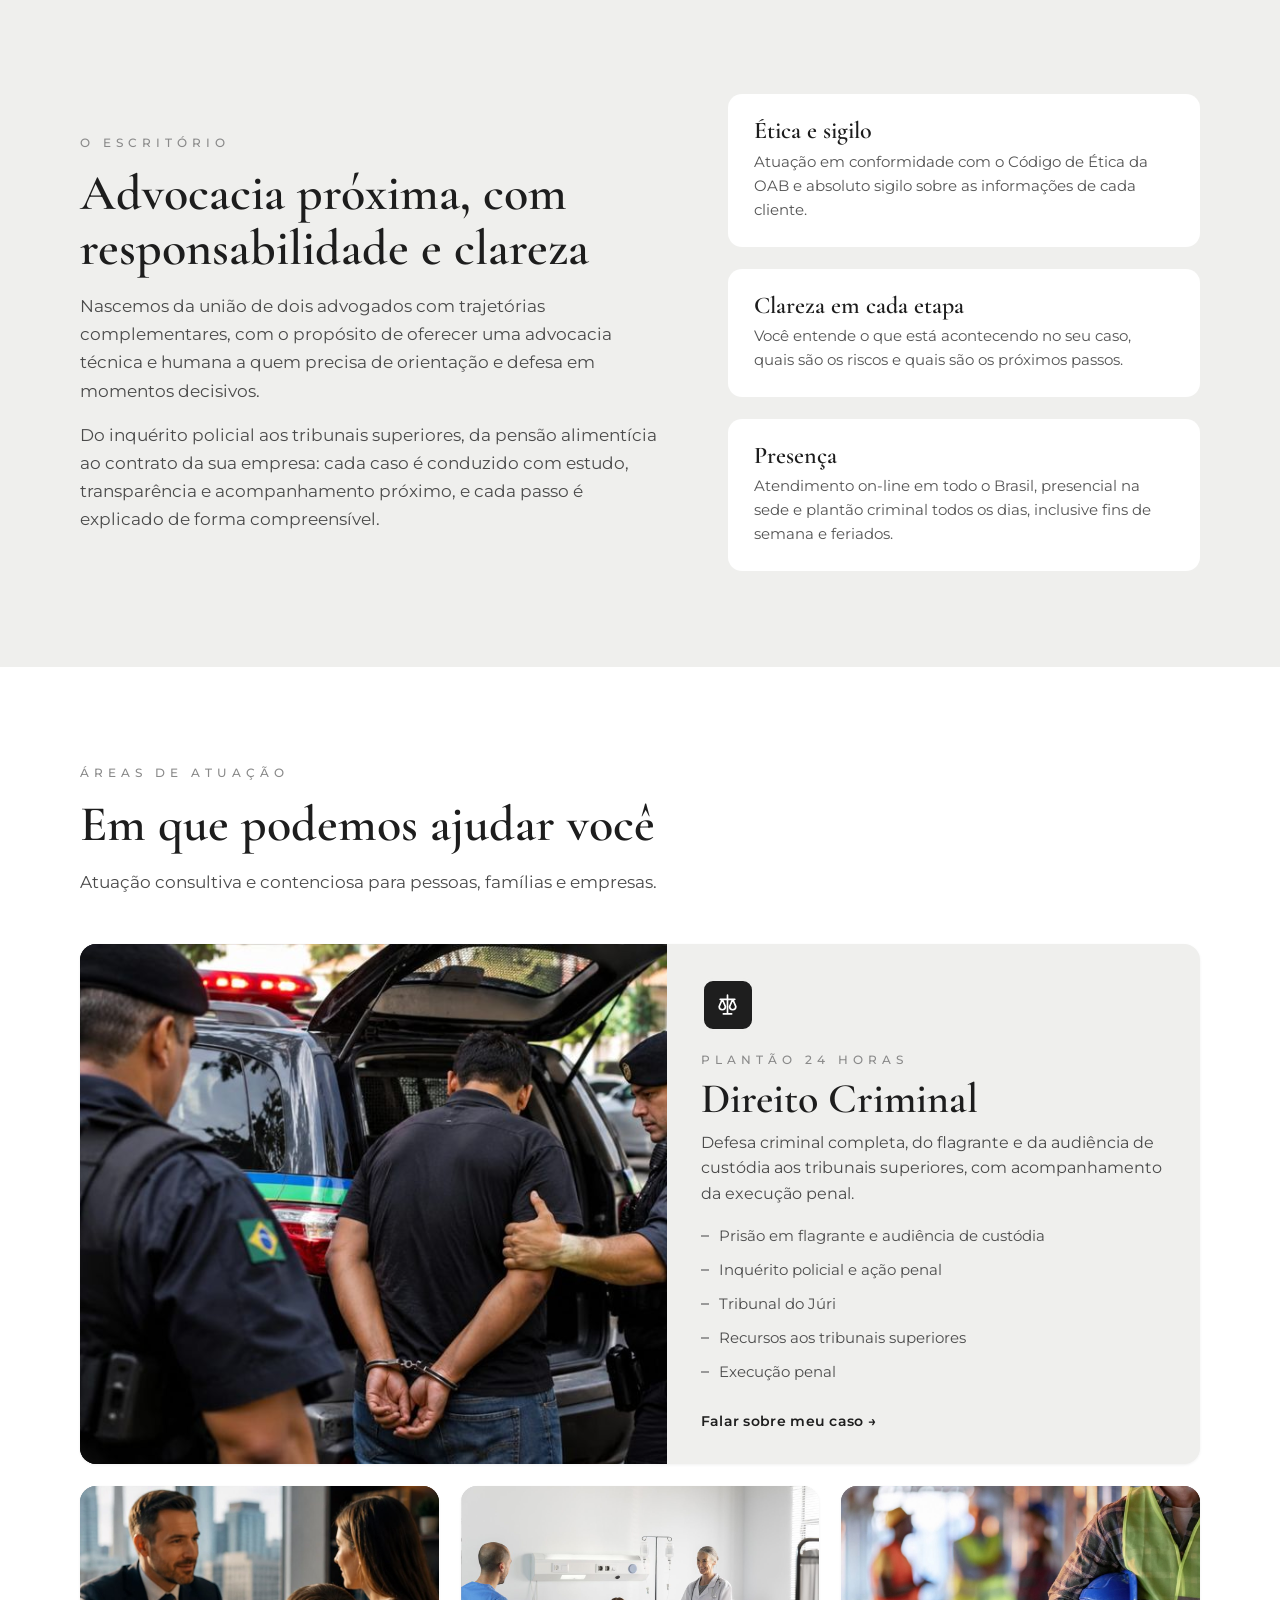
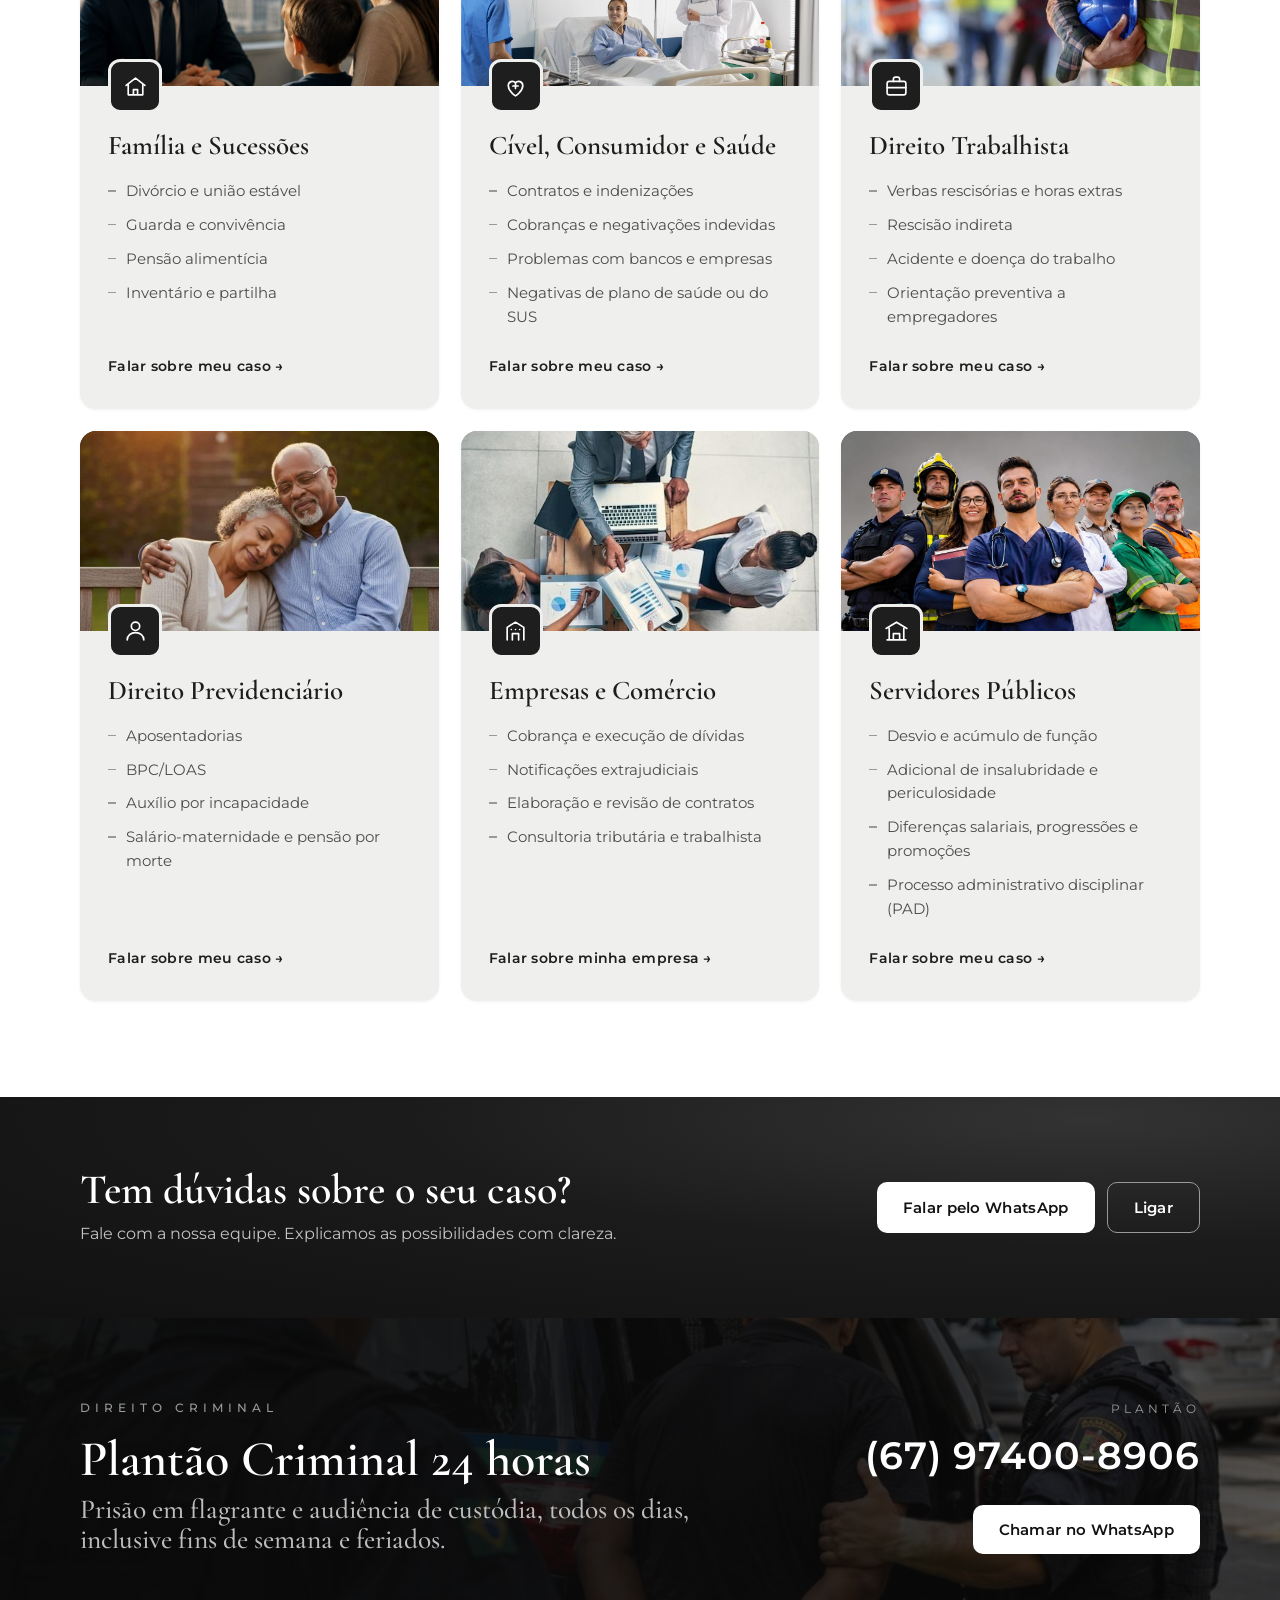
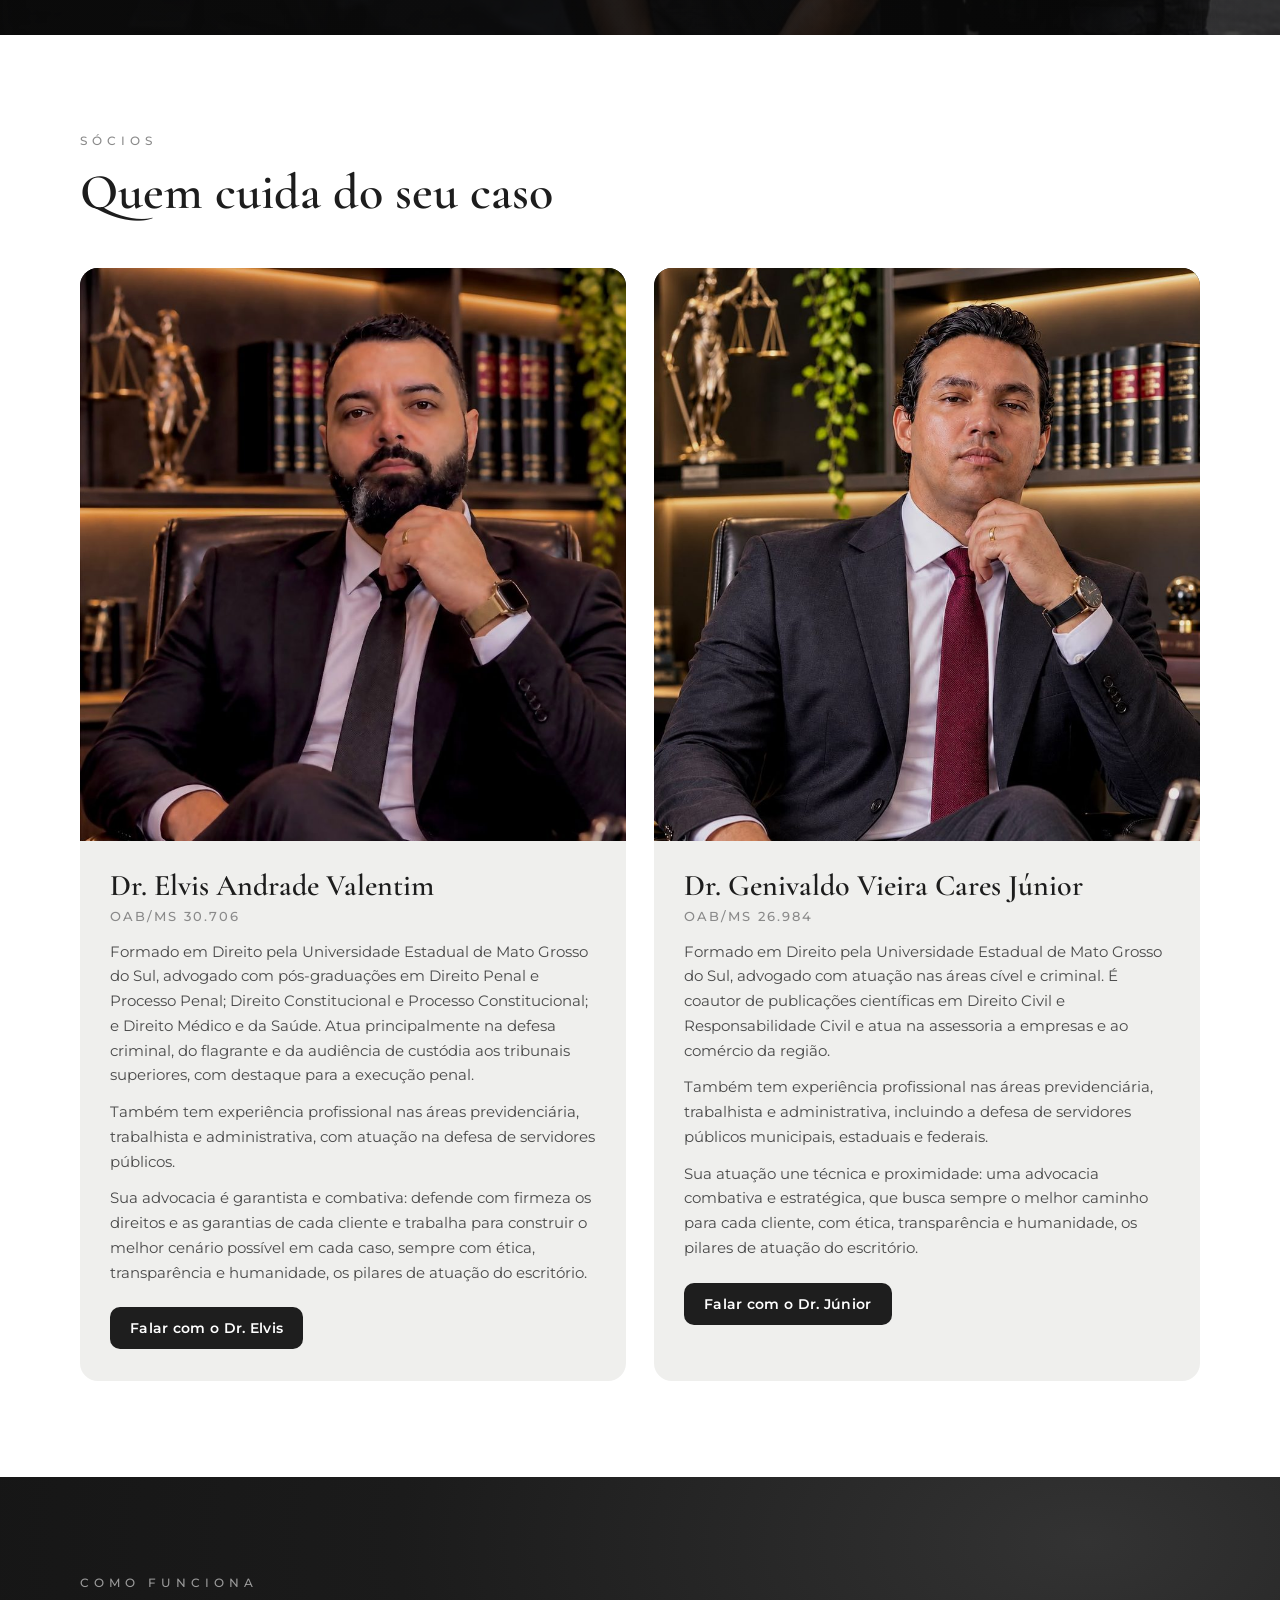
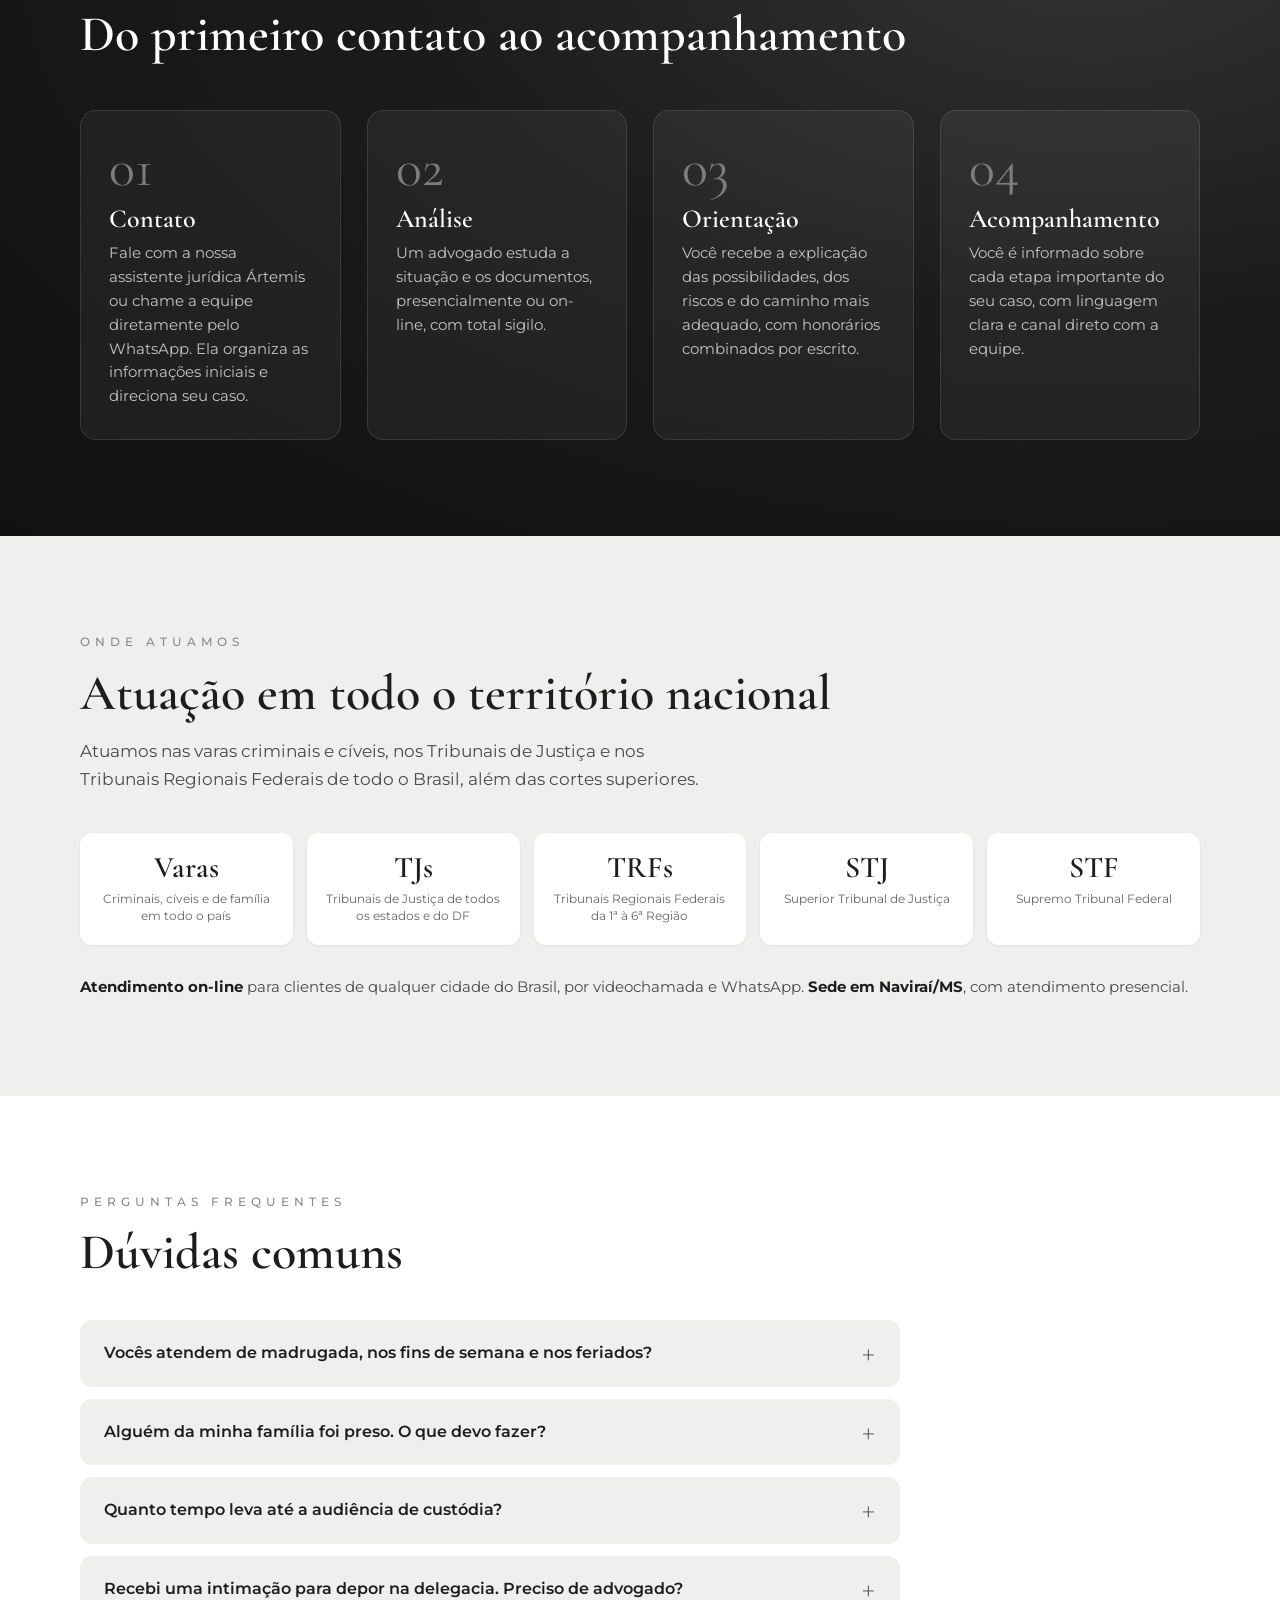
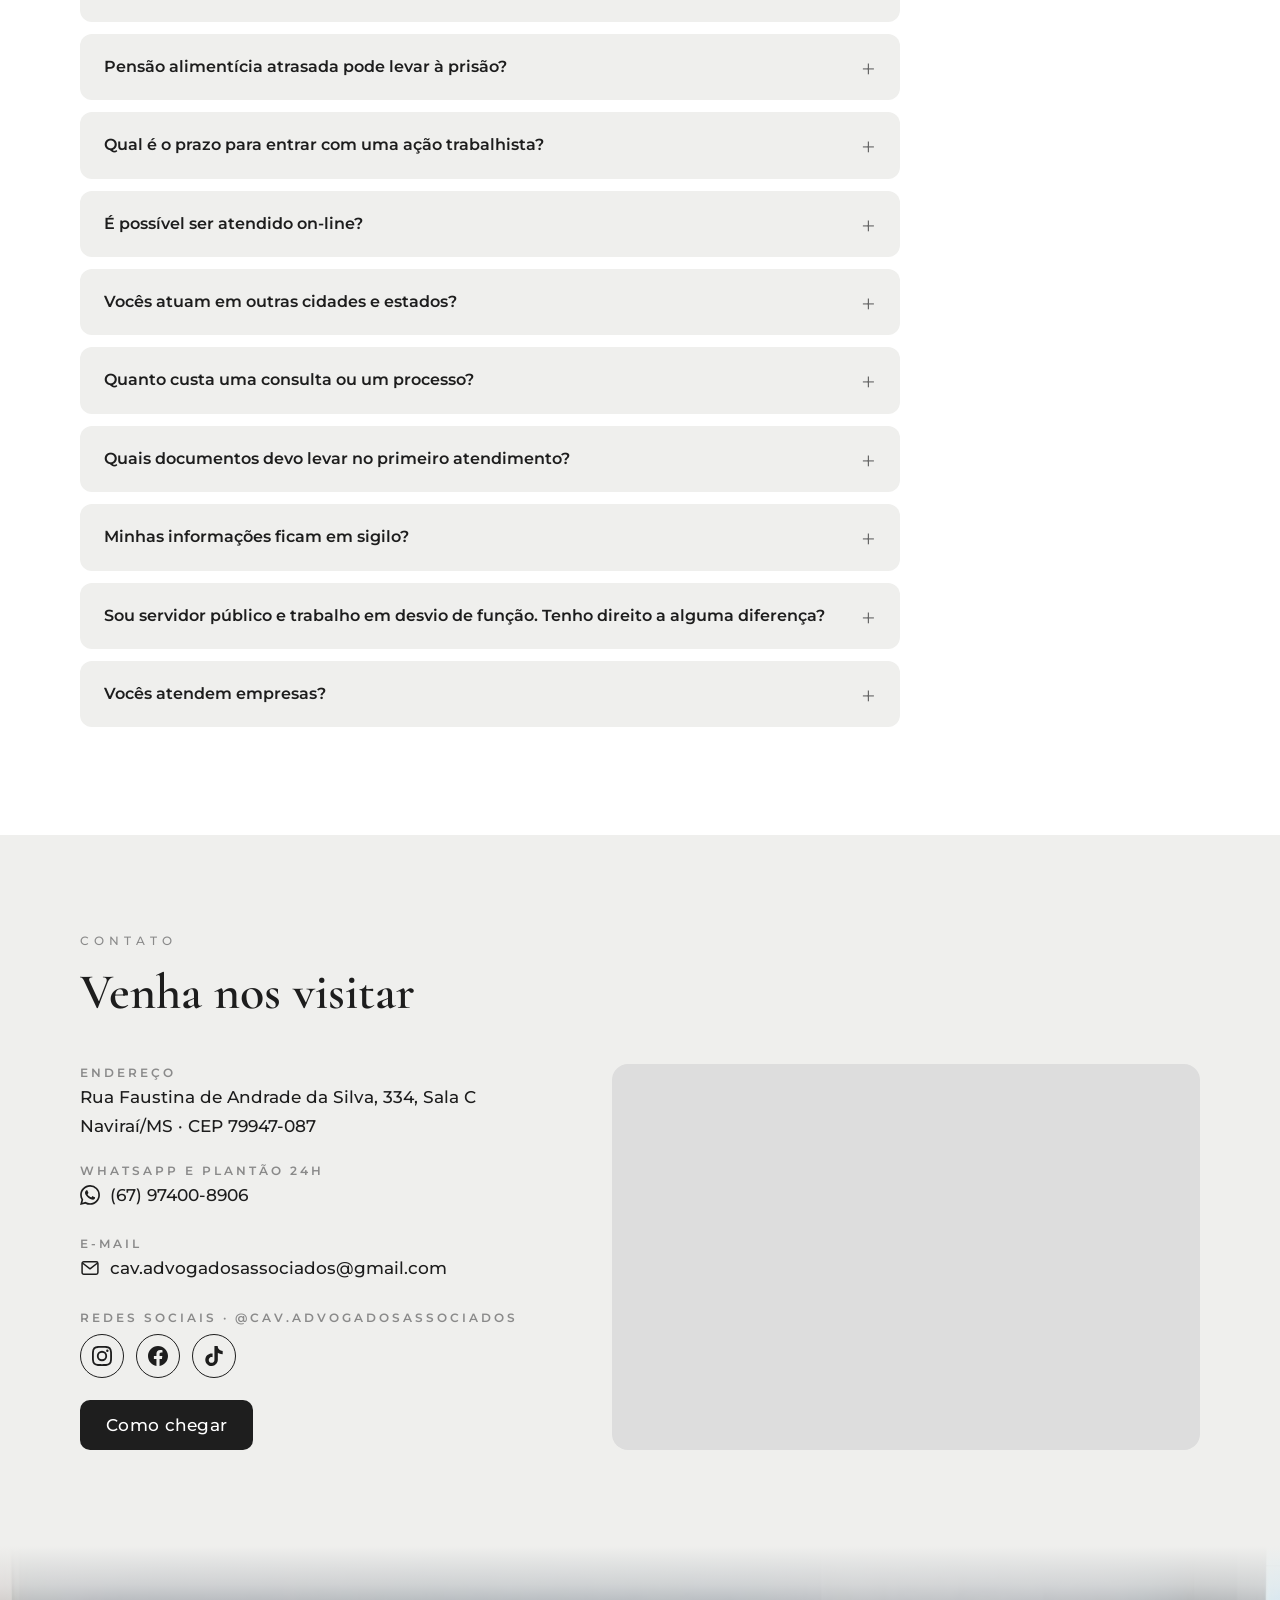
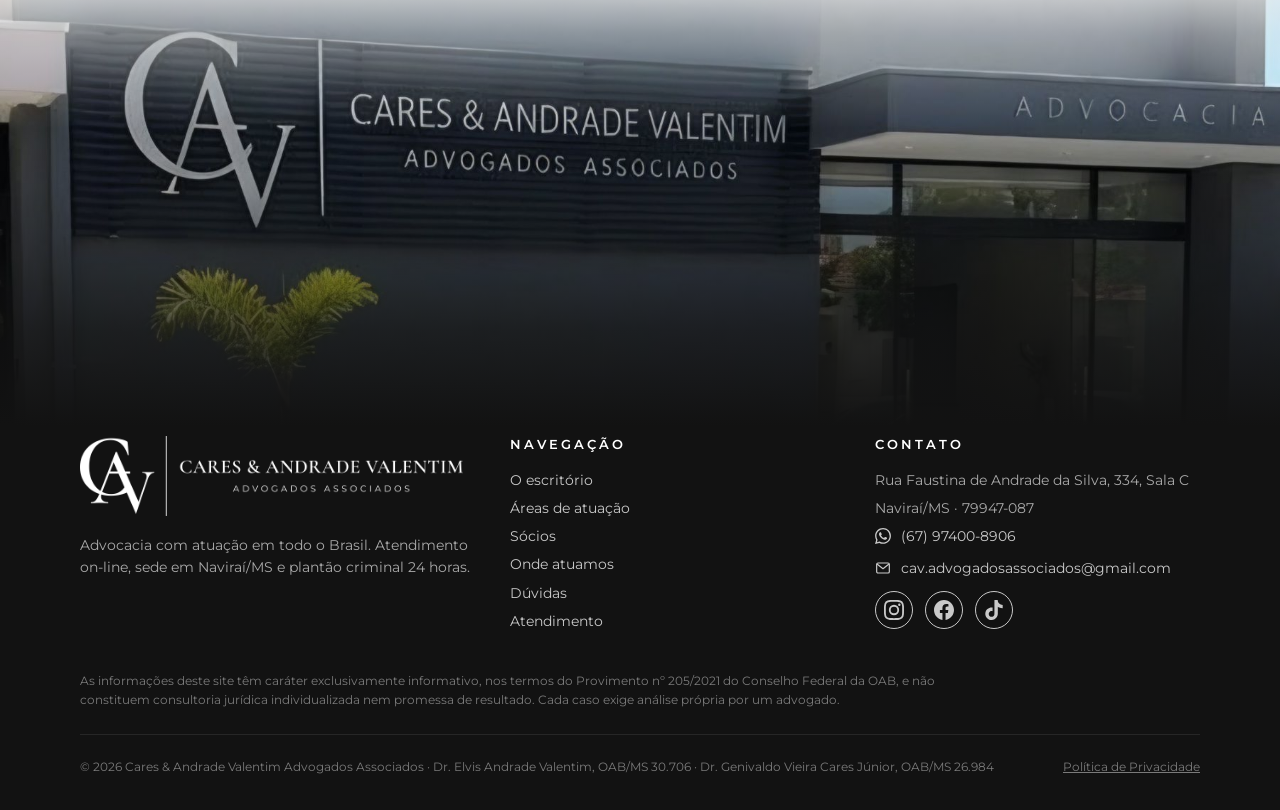
==== commit 289dd63c: "Fachada do rodapé com transição suave no topo; menu ajustado para tablet e notebook Co-Authored-By: " ====
--- a/index.html
+++ b/index.html
@@ -70,6 +70,12 @@
 .nav ul{list-style:none;display:flex;gap:30px;align-items:center}
 .nav ul a{color:#ddd;text-decoration:none;font-size:14px;font-weight:500;letter-spacing:.3px}
 .nav ul a:hover{color:#fff}
+.nav ul a{white-space:nowrap}
+.nav>a{flex-shrink:0}.nav img{flex-shrink:0;object-fit:contain}
+@media (min-width:901px) and (max-width:1100px){.nav img{height:70px}header.scrolled .nav img{height:52px}}
+@media (min-width:901px) and (max-width:1020px){.nav img{height:56px}header.scrolled .nav img{height:46px}.nav ul{gap:14px}.nav ul a{font-size:13px}}
+.nav{gap:24px}
+@media (min-width:901px) and (max-width:1240px){.nav ul{gap:18px}.nav ul a{font-size:13.5px;letter-spacing:0}.nav .btn{padding:9px 14px}}
 .nav ul a.btn-light{color:#141414}
 .nav .btn{padding:10px 18px;font-size:13.5px}
 .burger{display:none;background:none;border:none;cursor:pointer;padding:6px}
@@ -228,9 +234,9 @@
 
 /* footer */
 .foot-fachada + .wrap{margin-top:10px;position:relative}
-.foot-fachada{height:420px;background:url('assets/img/fachada.jpg') 50% 42%/cover no-repeat;position:relative}
-.foot-fachada::after{content:"";position:absolute;inset:0;background:linear-gradient(180deg,rgba(17,17,17,.15) 0%,rgba(17,17,17,.1) 45%,rgba(18,18,18,.75) 80%,var(--preto) 100%)}
-@media (max-width:860px){.foot-fachada{height:280px;background-position:22% 40%}}
+.foot-fachada{height:480px;background:url('assets/img/fachada.jpg') 50% 42%/cover no-repeat;position:relative}
+.foot-fachada::after{content:"";position:absolute;inset:0;background:linear-gradient(180deg,var(--claro) 0%,rgba(239,239,237,.82) 8%,rgba(239,239,237,.45) 18%,rgba(239,239,237,.12) 30%,rgba(18,18,18,.05) 38%,rgba(18,18,18,.1) 50%,rgba(18,18,18,.75) 80%,var(--preto) 100%)}
+@media (max-width:860px){.foot-fachada{height:330px;background-position:22% 40%}}
 footer{background:var(--preto);color:#a9a9a9;padding:0 0 34px;font-size:13.5px}
 .foot{display:grid;grid-template-columns:1.2fr 1fr 1fr;gap:40px}
 .foot img{height:80px;width:auto;margin-bottom:18px}
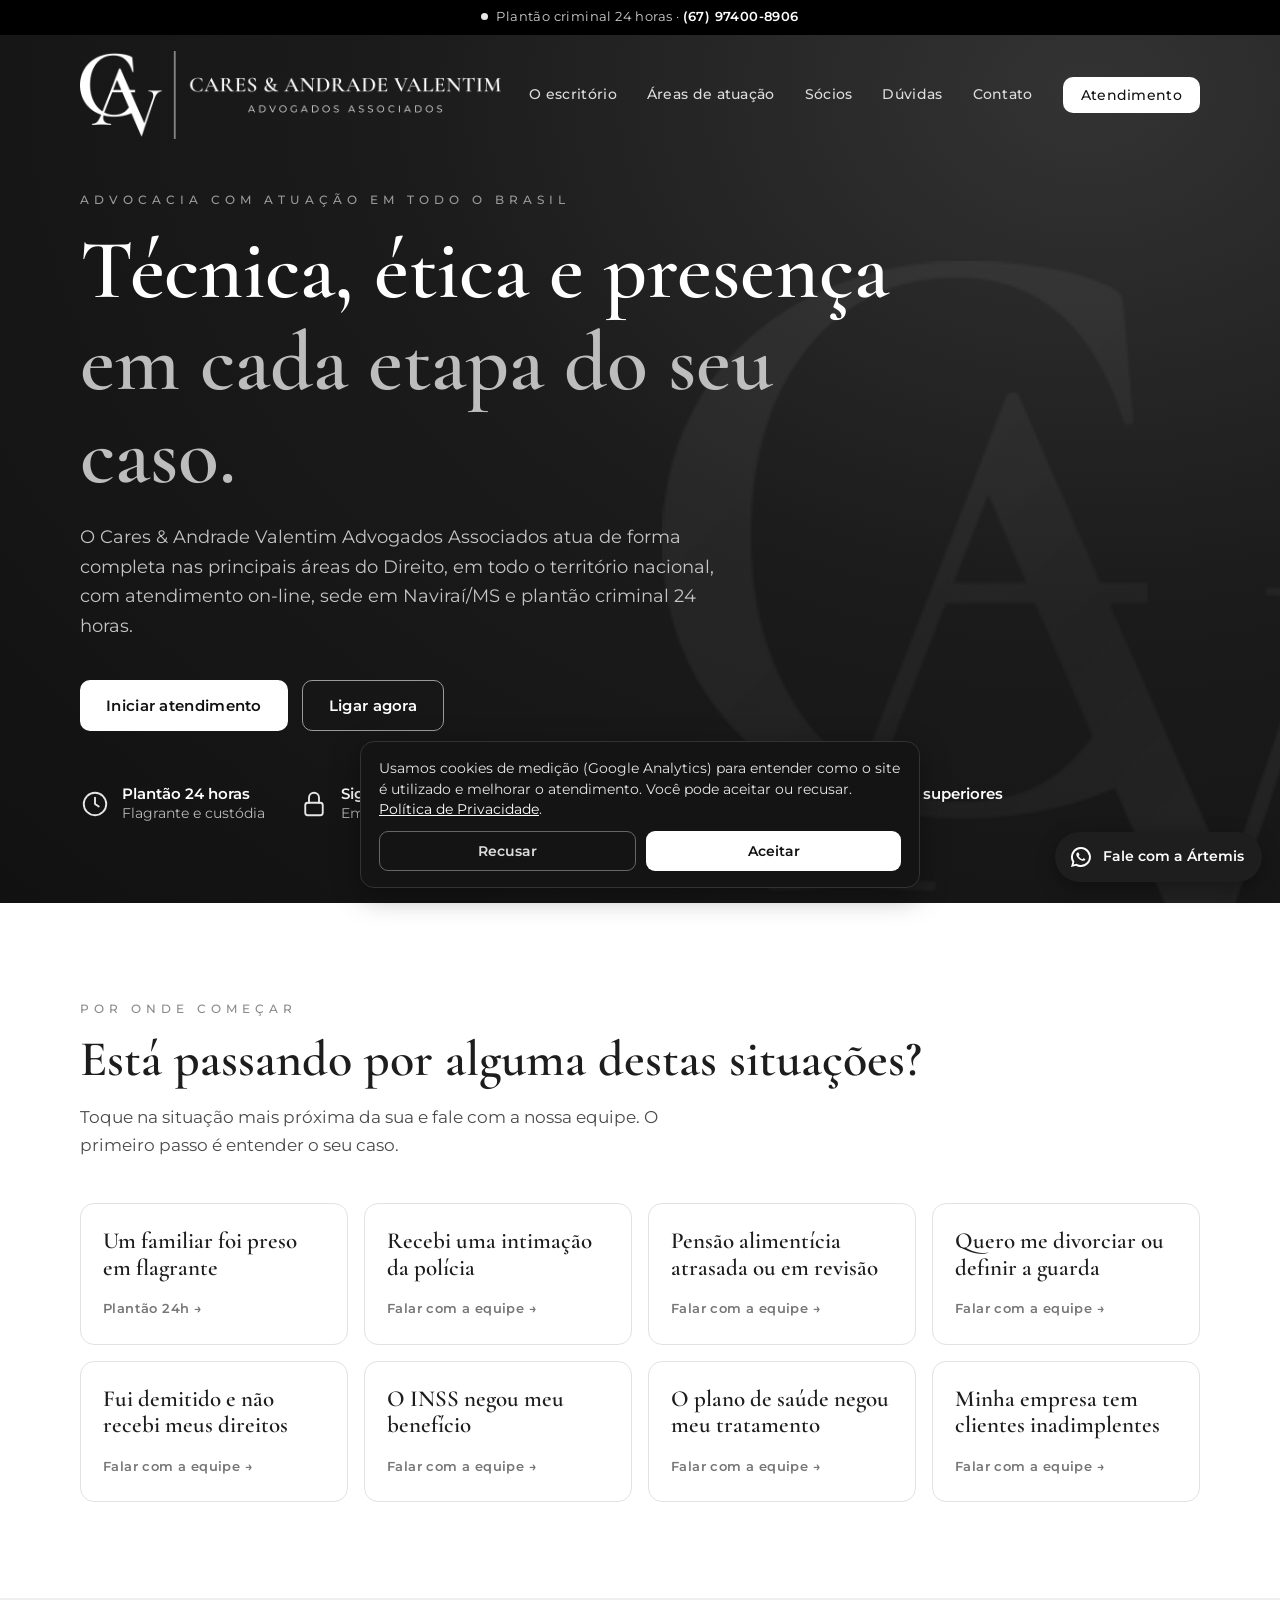
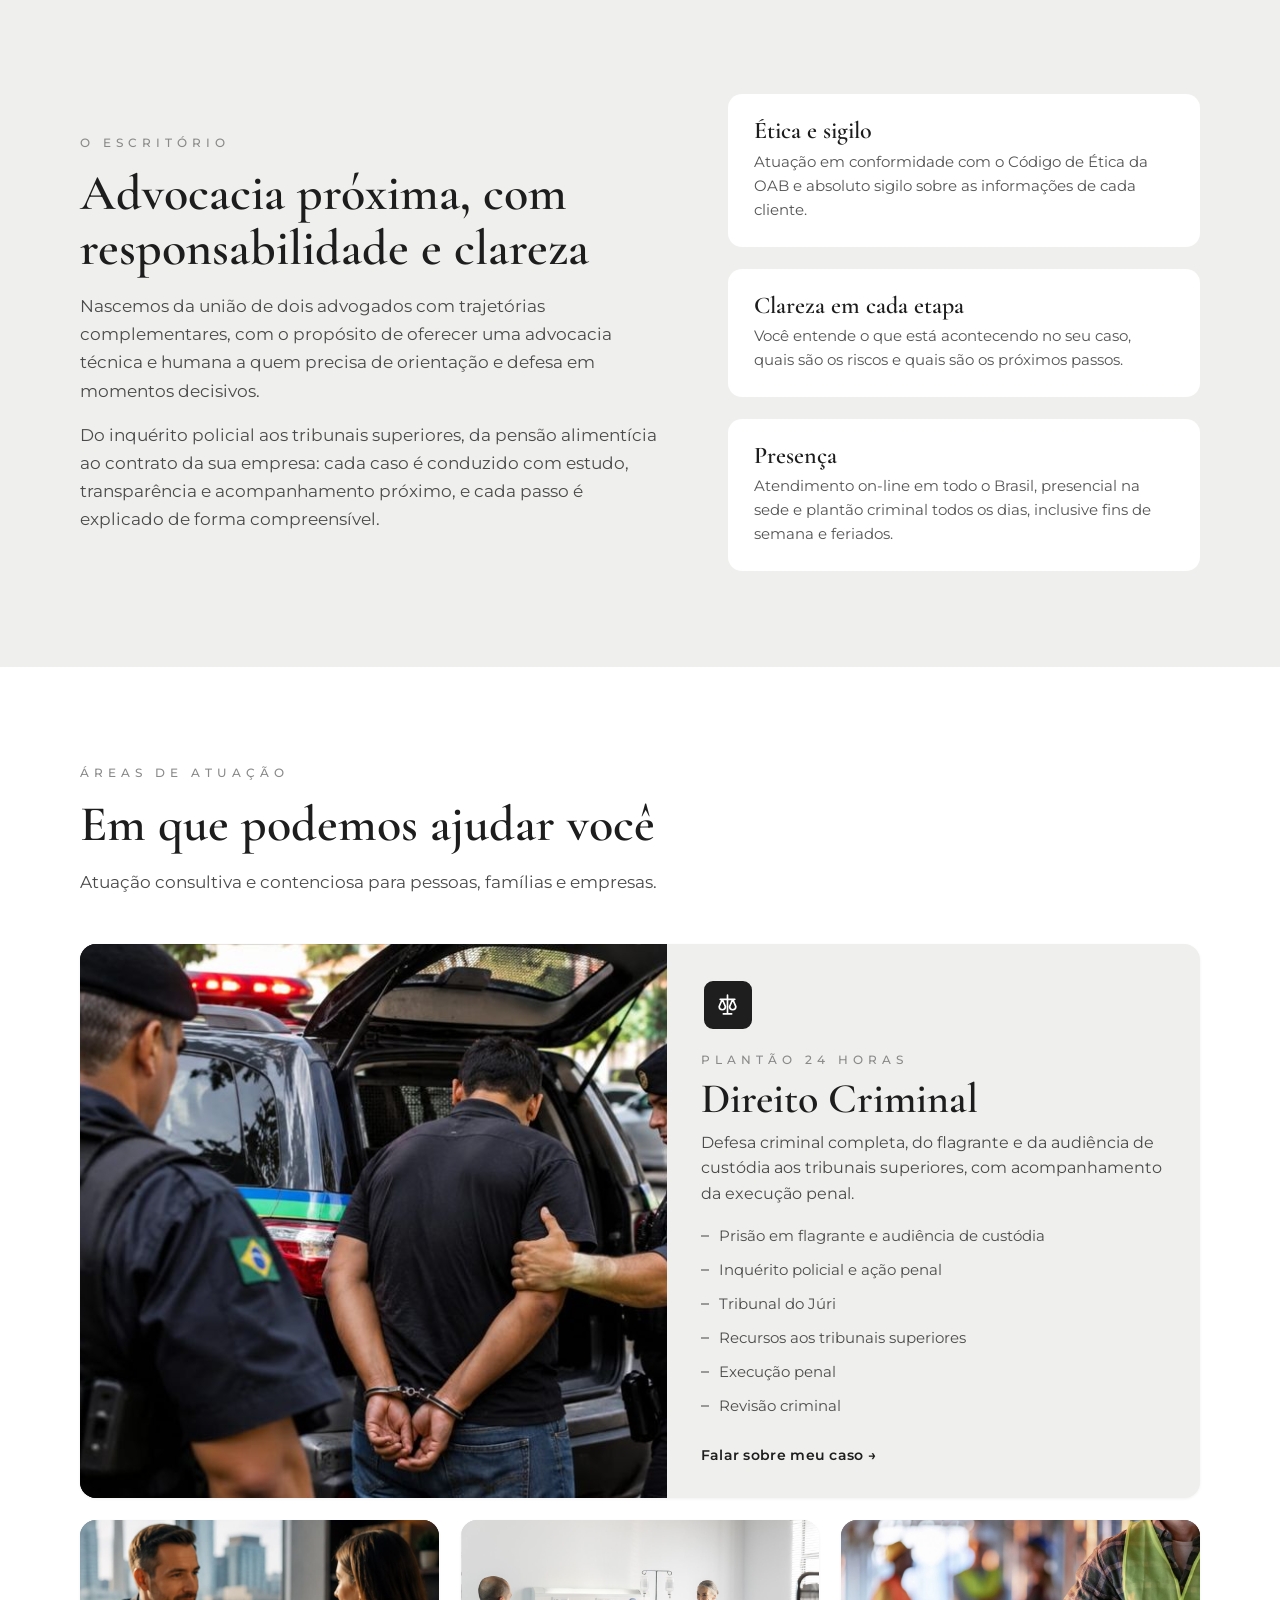
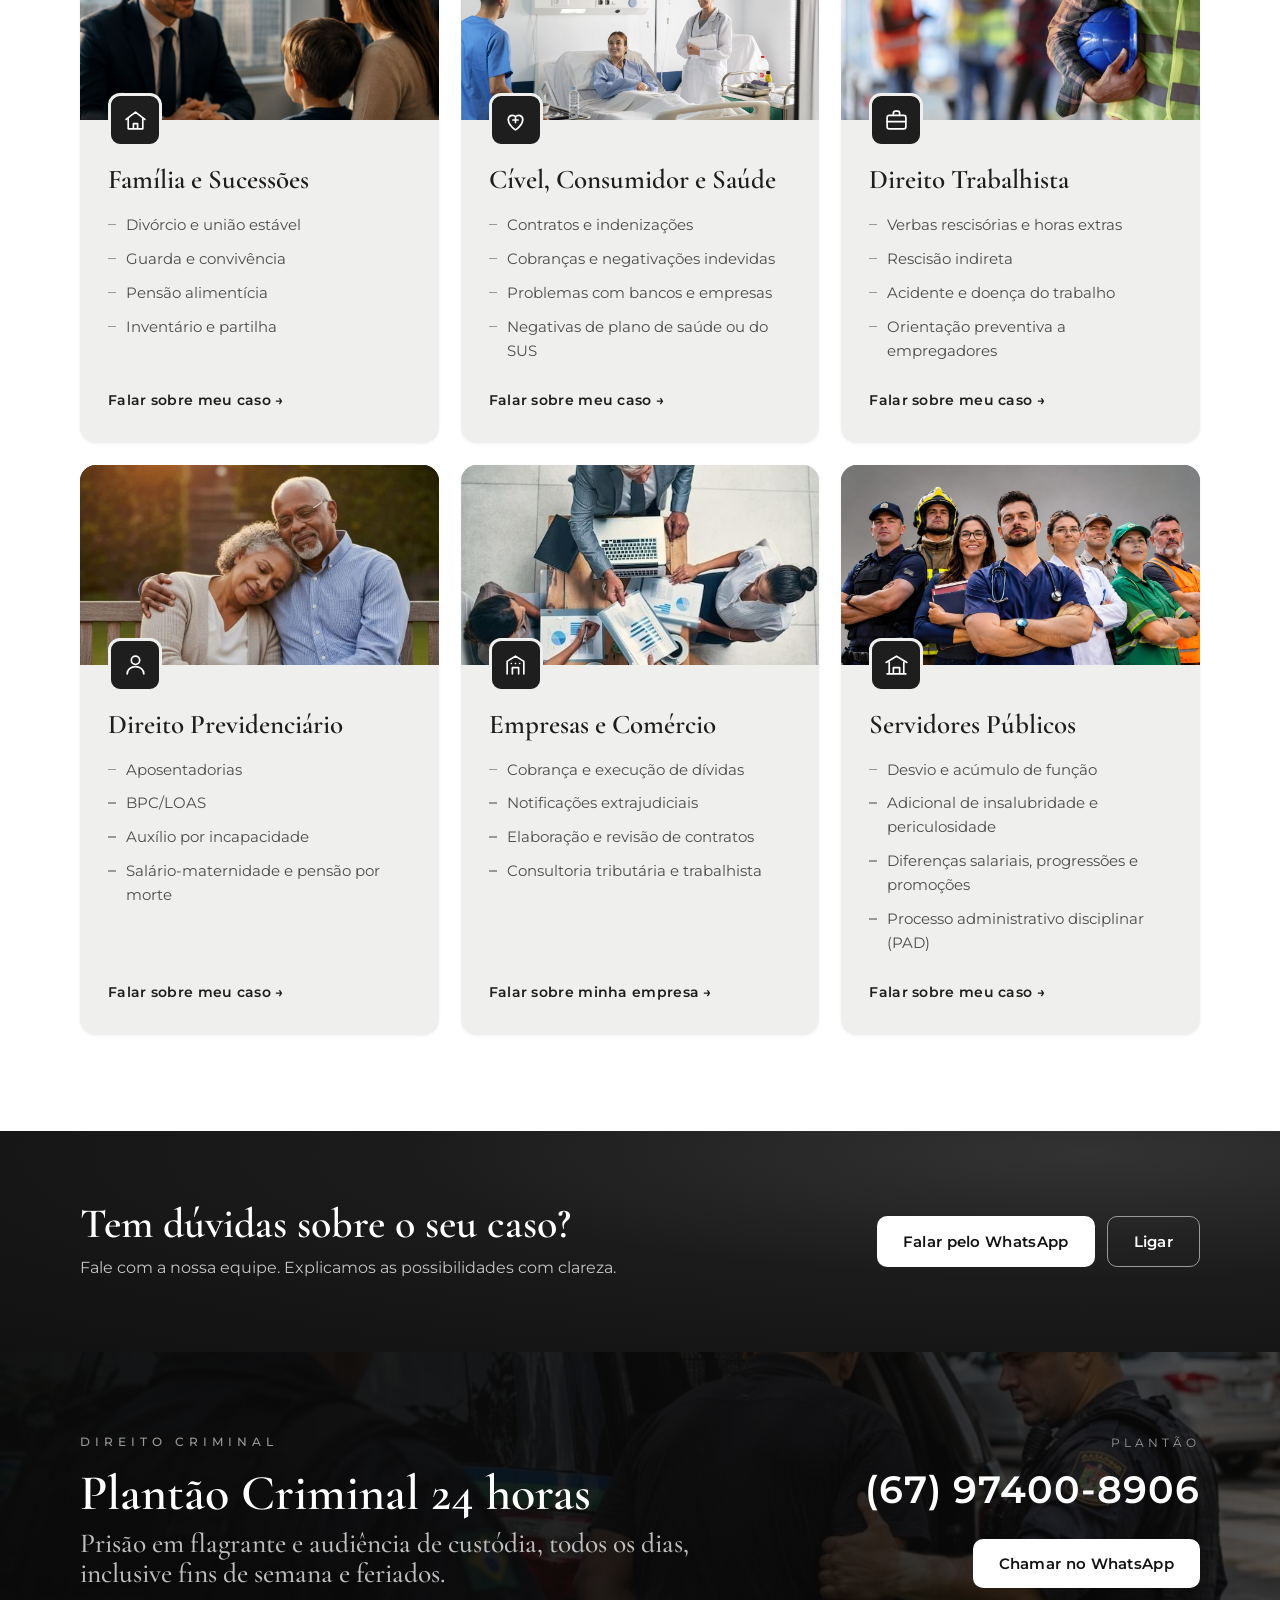
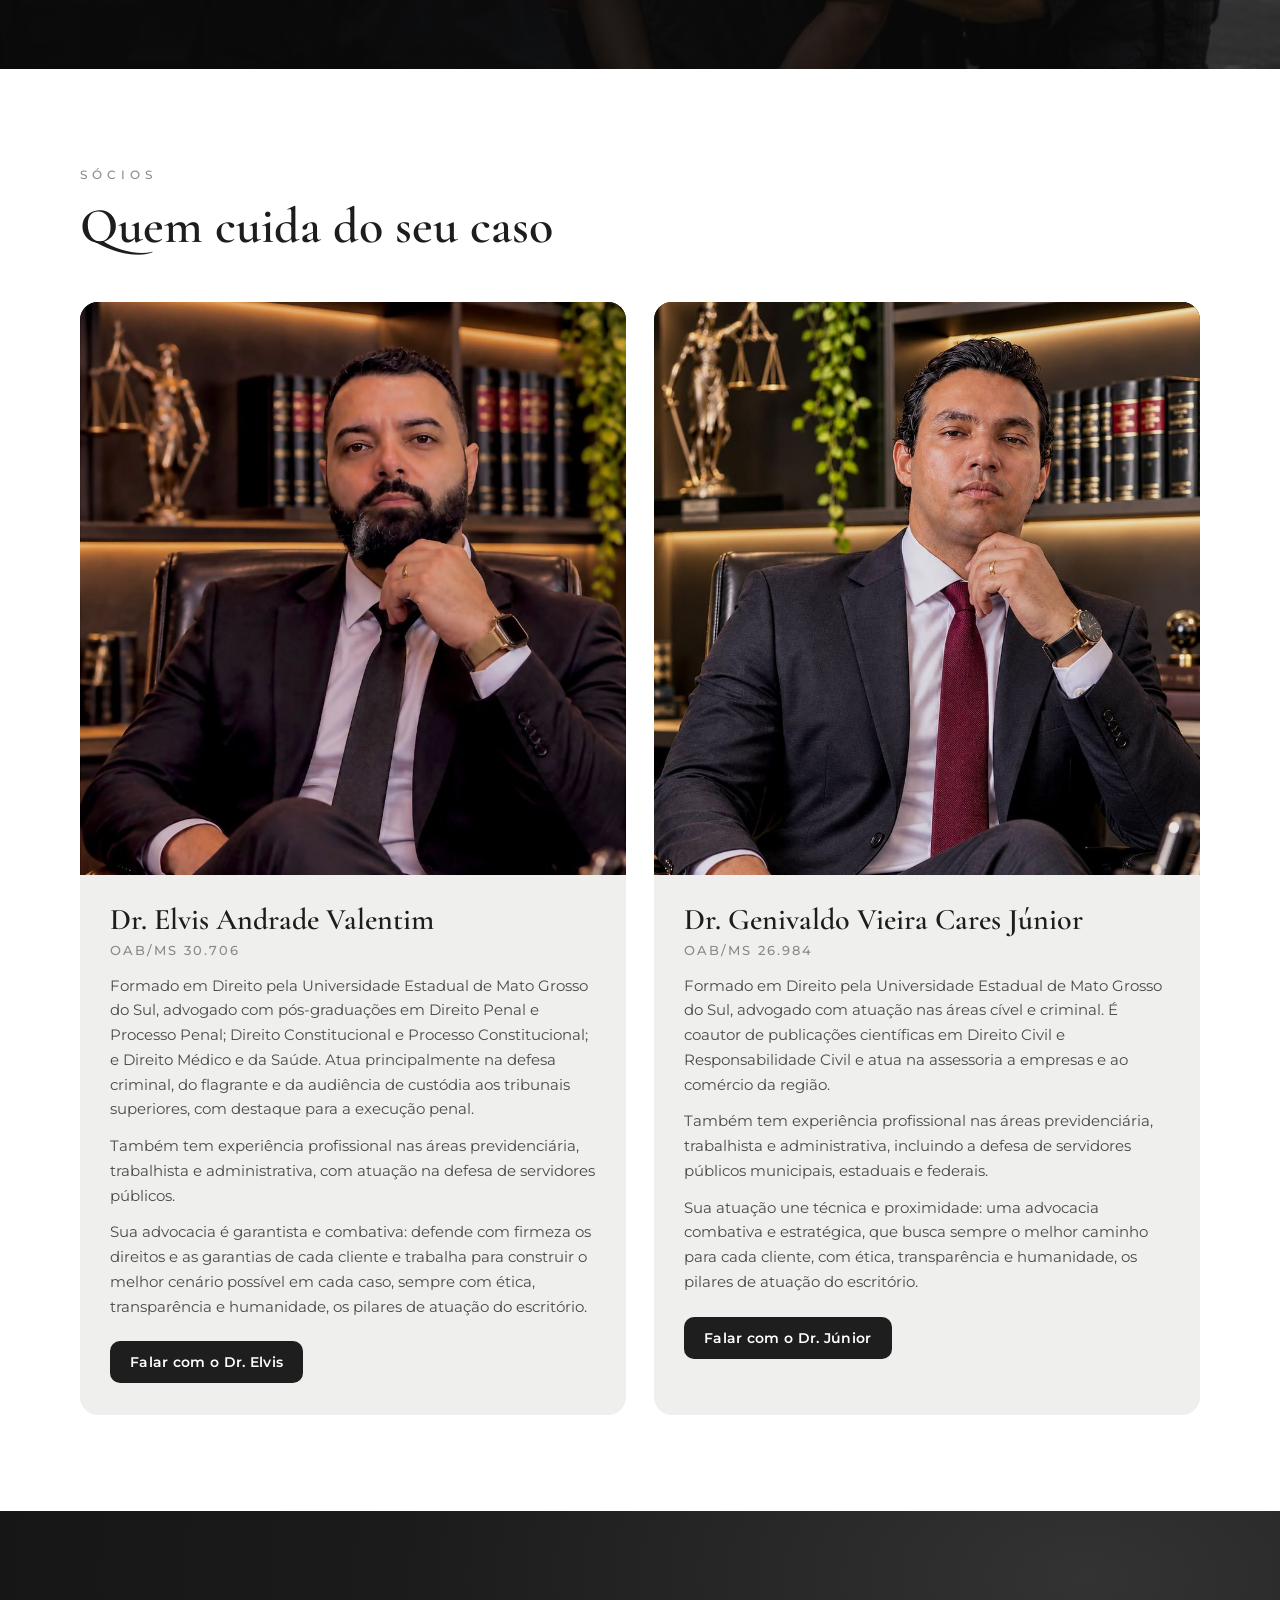
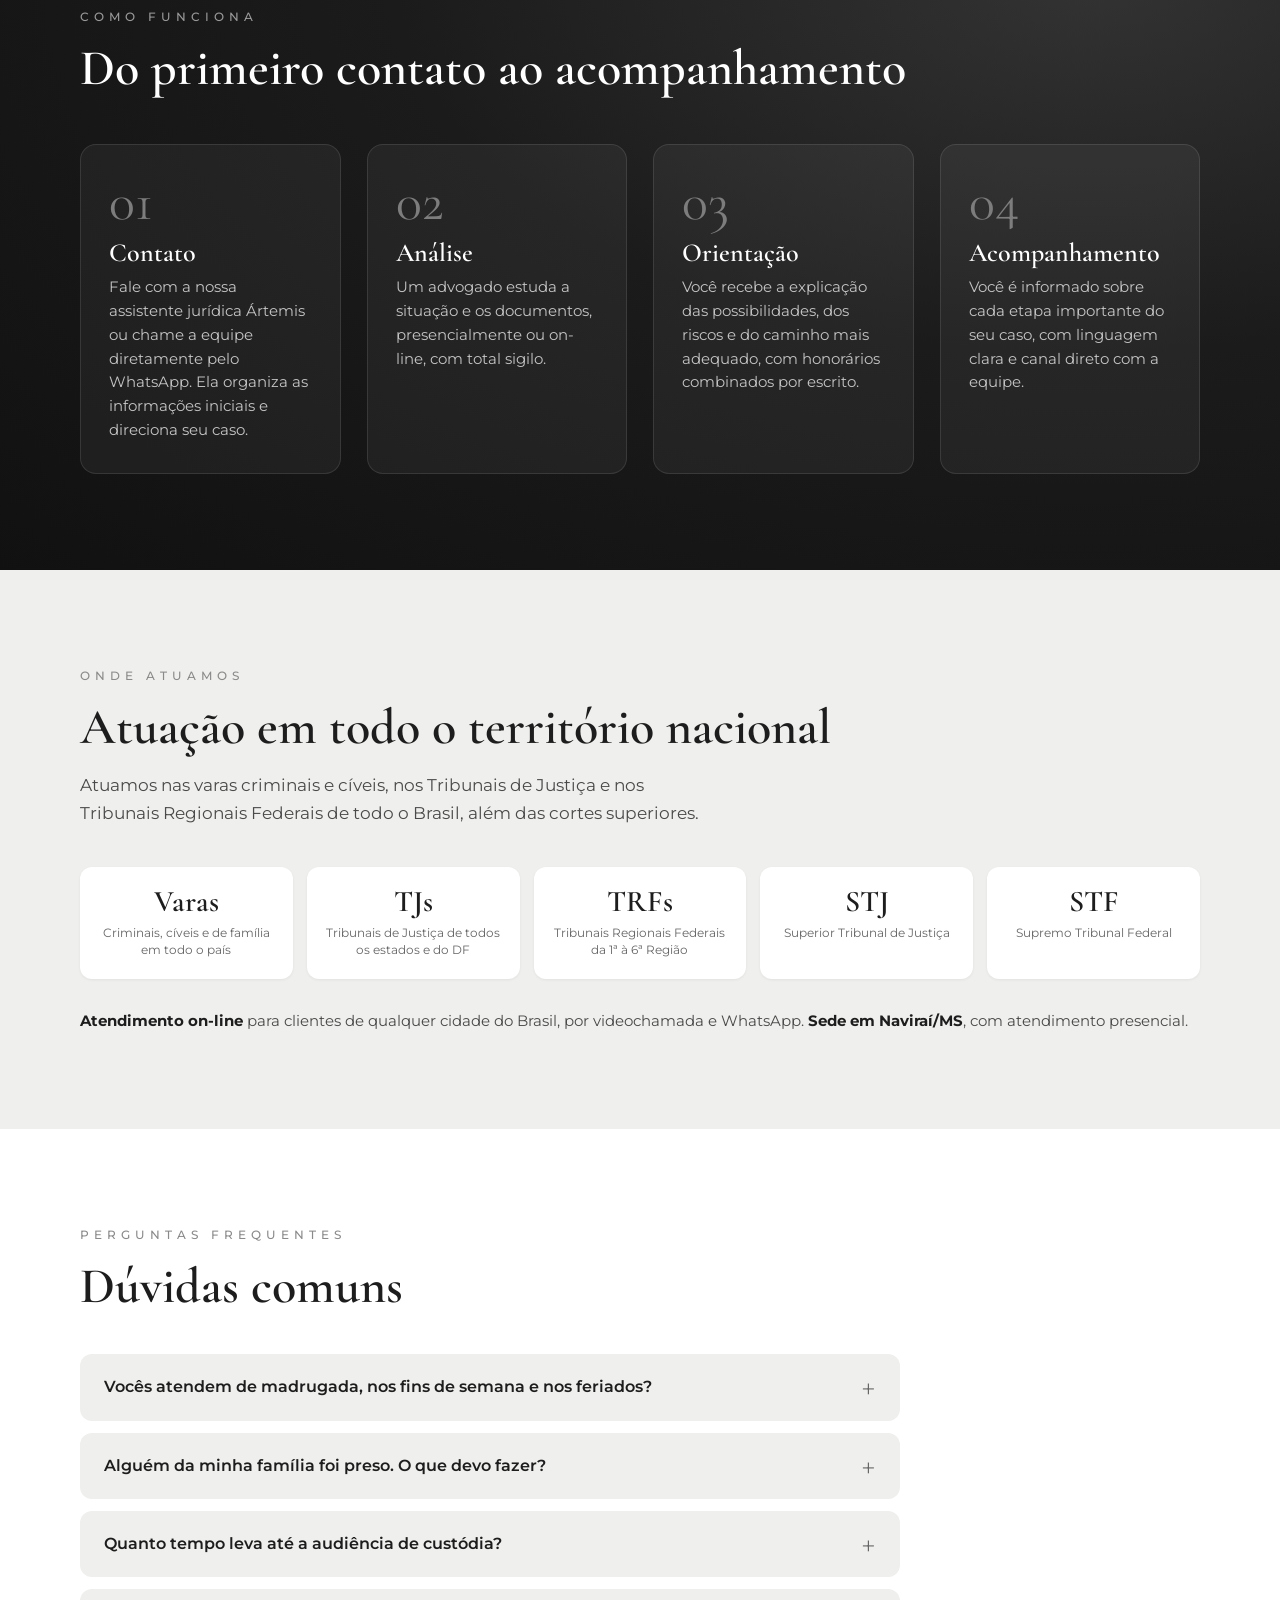
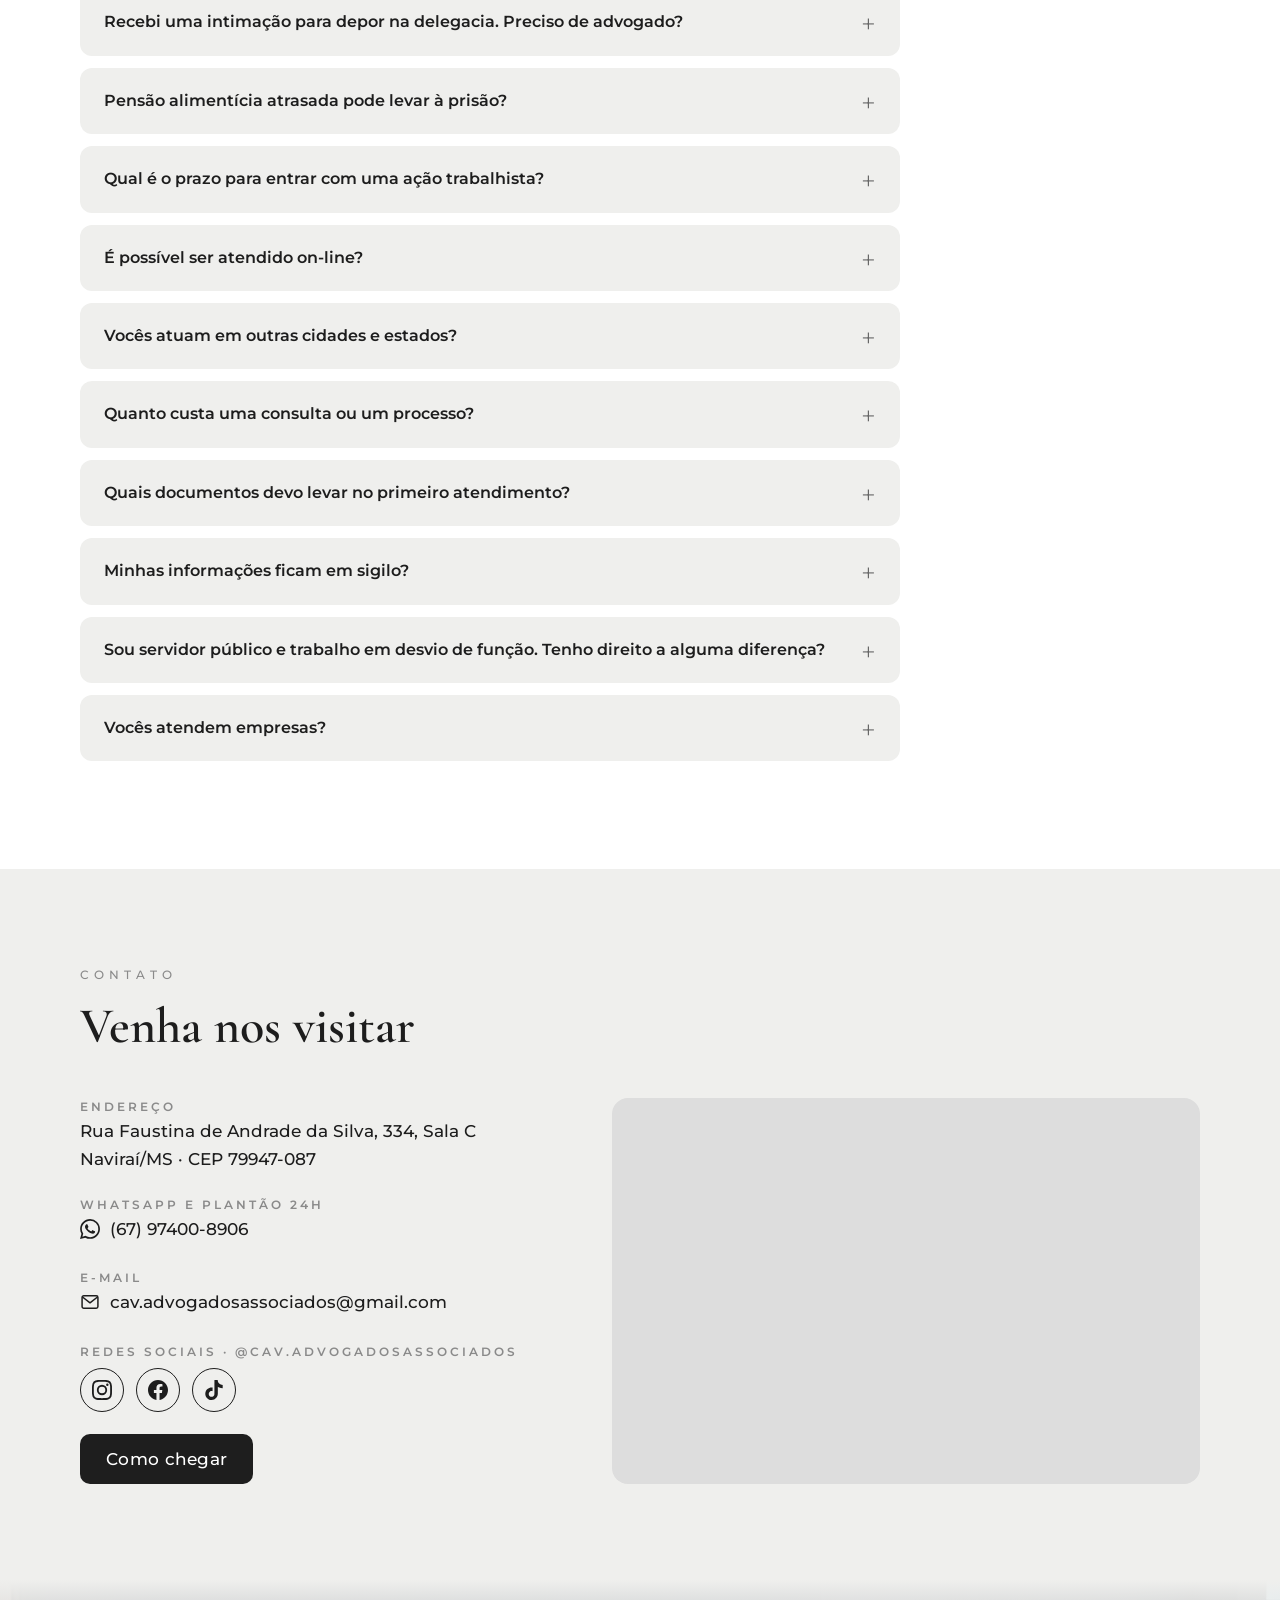
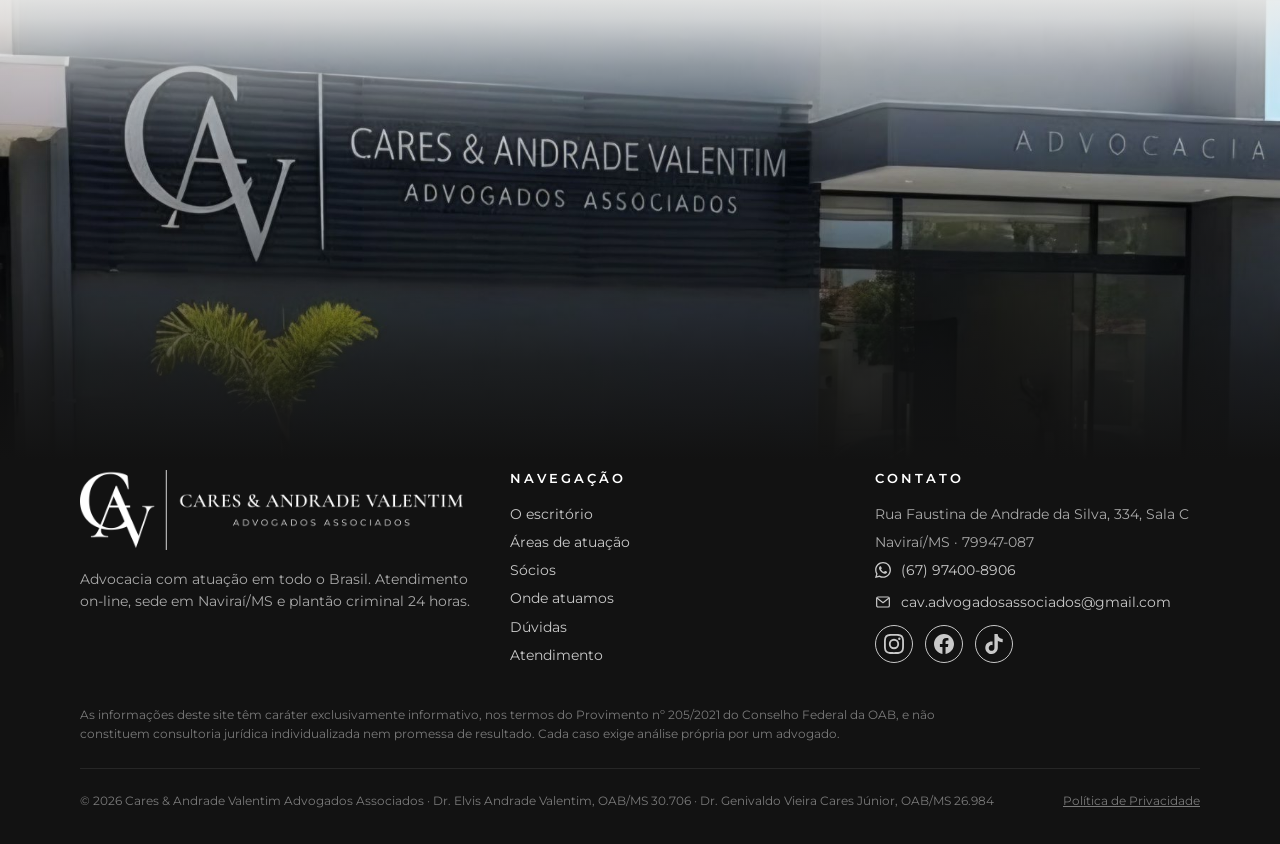
==== commit ad3532bc: "Adiciona Revisão criminal à lista do Direito Criminal Co-Authored-By: Claude Opus 5.5 <noreply@anthr" ====
--- a/index.html
+++ b/index.html
@@ -374,7 +374,7 @@
           <p class="eyebrow" style="margin-bottom:6px">Plantão 24 horas</p>
           <h3>Direito Criminal</h3>
           <p class="fdesc">Defesa criminal completa, do flagrante e da audiência de custódia aos tribunais superiores, com acompanhamento da execução penal.</p>
-          <ul><li>Prisão em flagrante e audiência de custódia</li><li>Inquérito policial e ação penal</li><li>Tribunal do Júri</li><li>Recursos aos tribunais superiores</li><li>Execução penal</li></ul>
+          <ul><li>Prisão em flagrante e audiência de custódia</li><li>Inquérito policial e ação penal</li><li>Tribunal do Júri</li><li>Recursos aos tribunais superiores</li><li>Execução penal</li><li>Revisão criminal</li></ul>
           <a class="more" href="atendimento/">Falar sobre meu caso →</a>
         </div>
       </article>
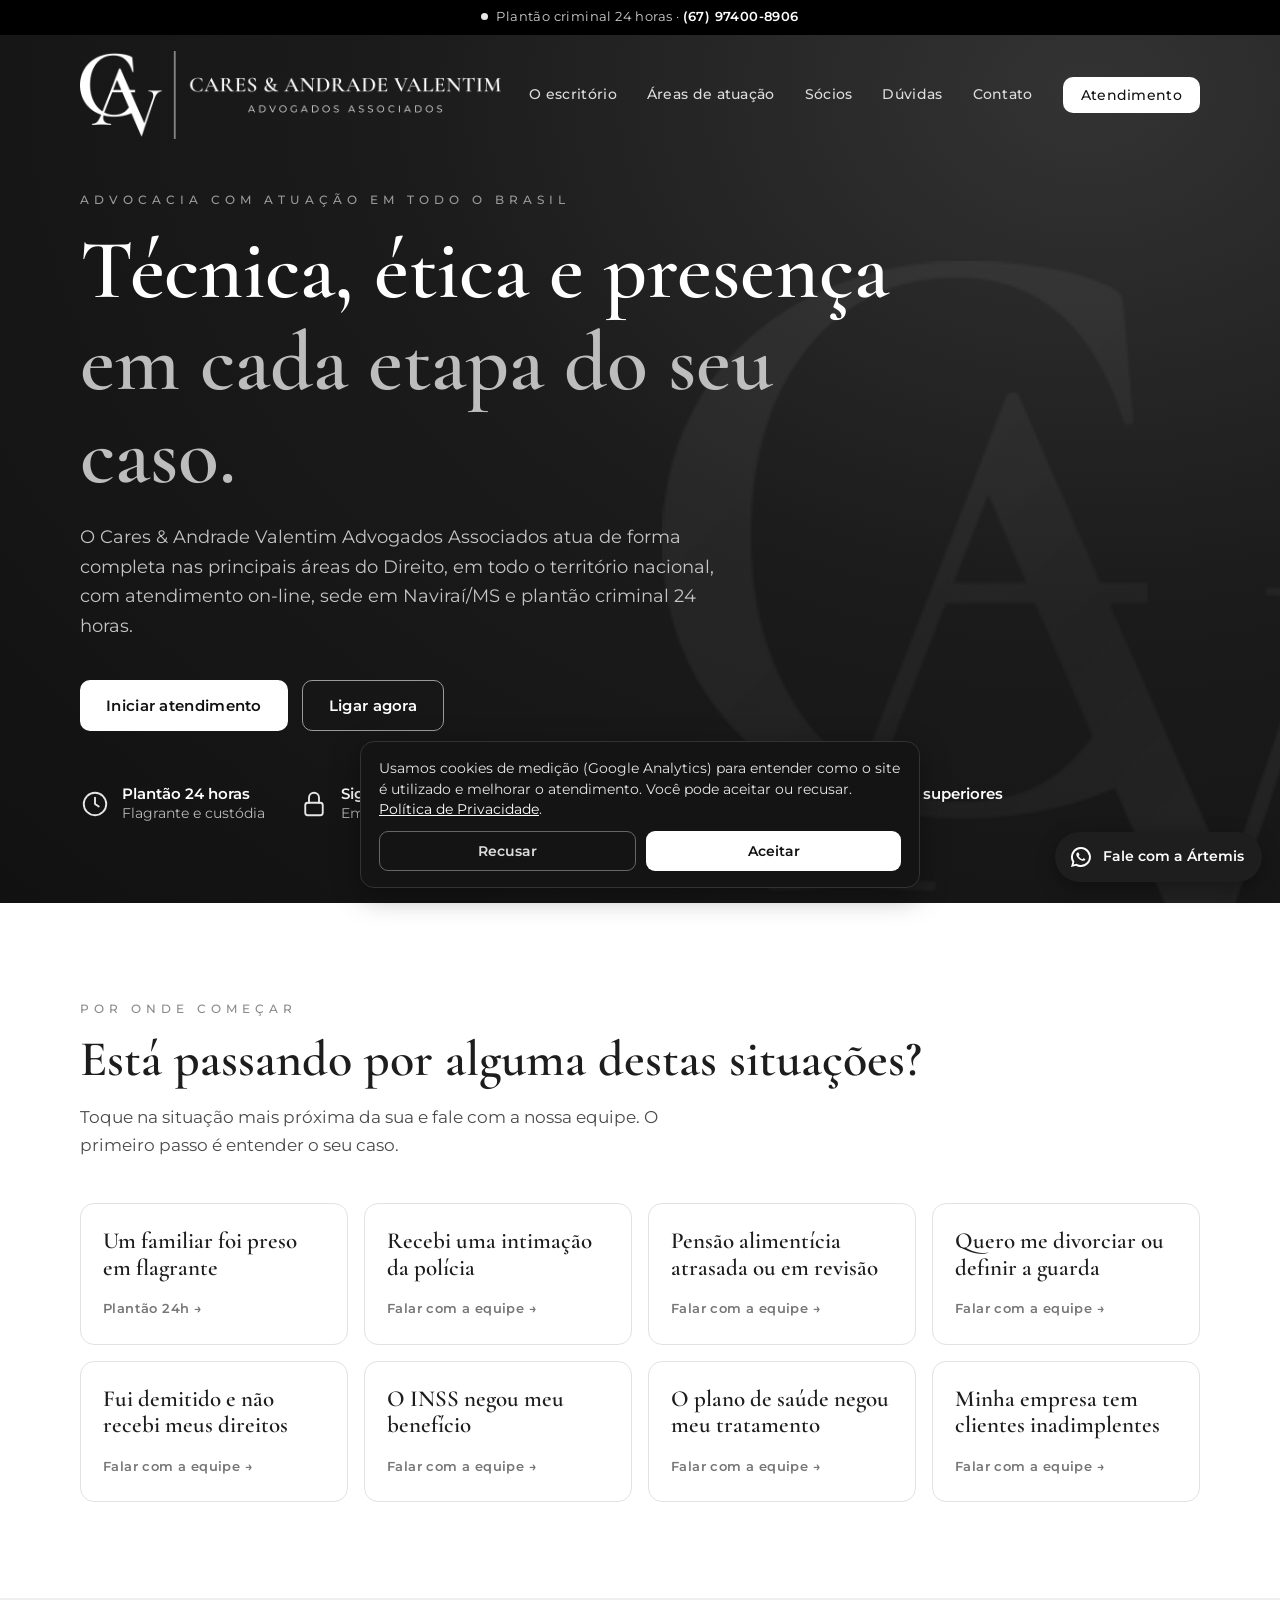
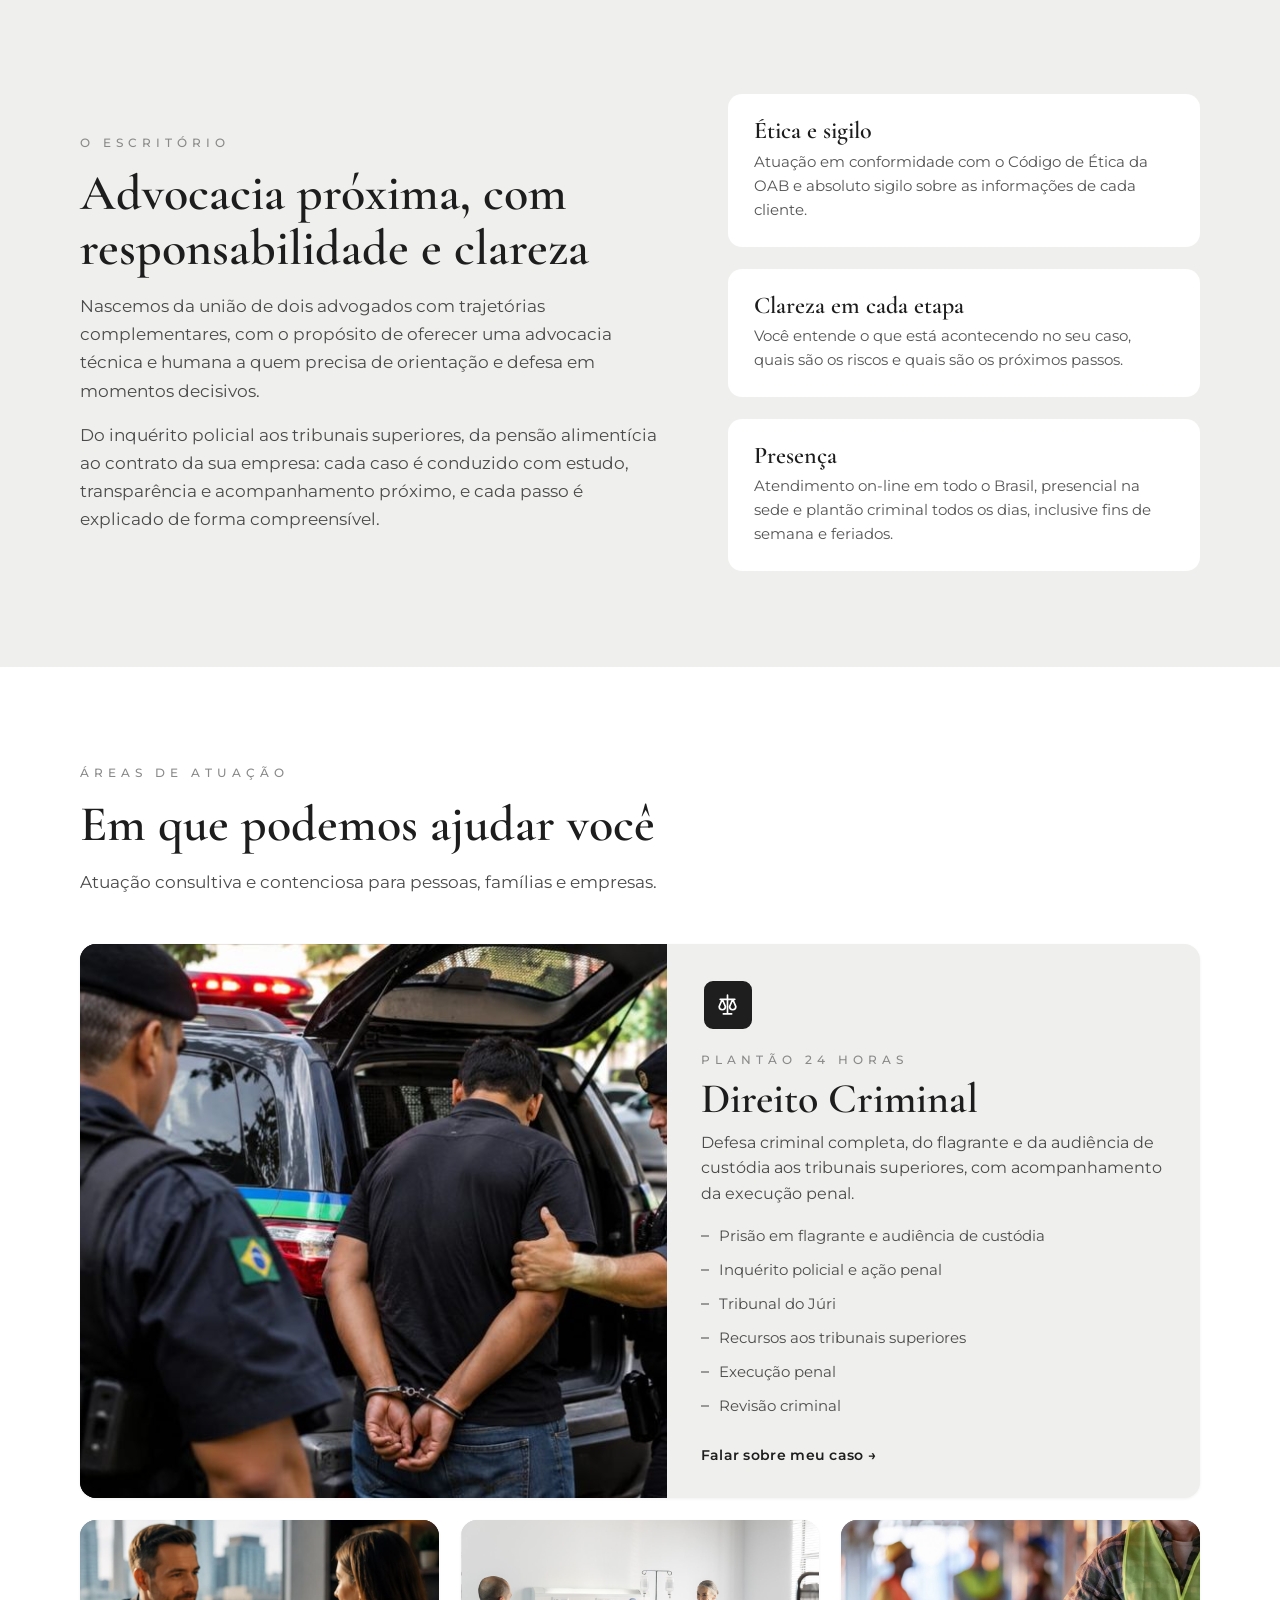
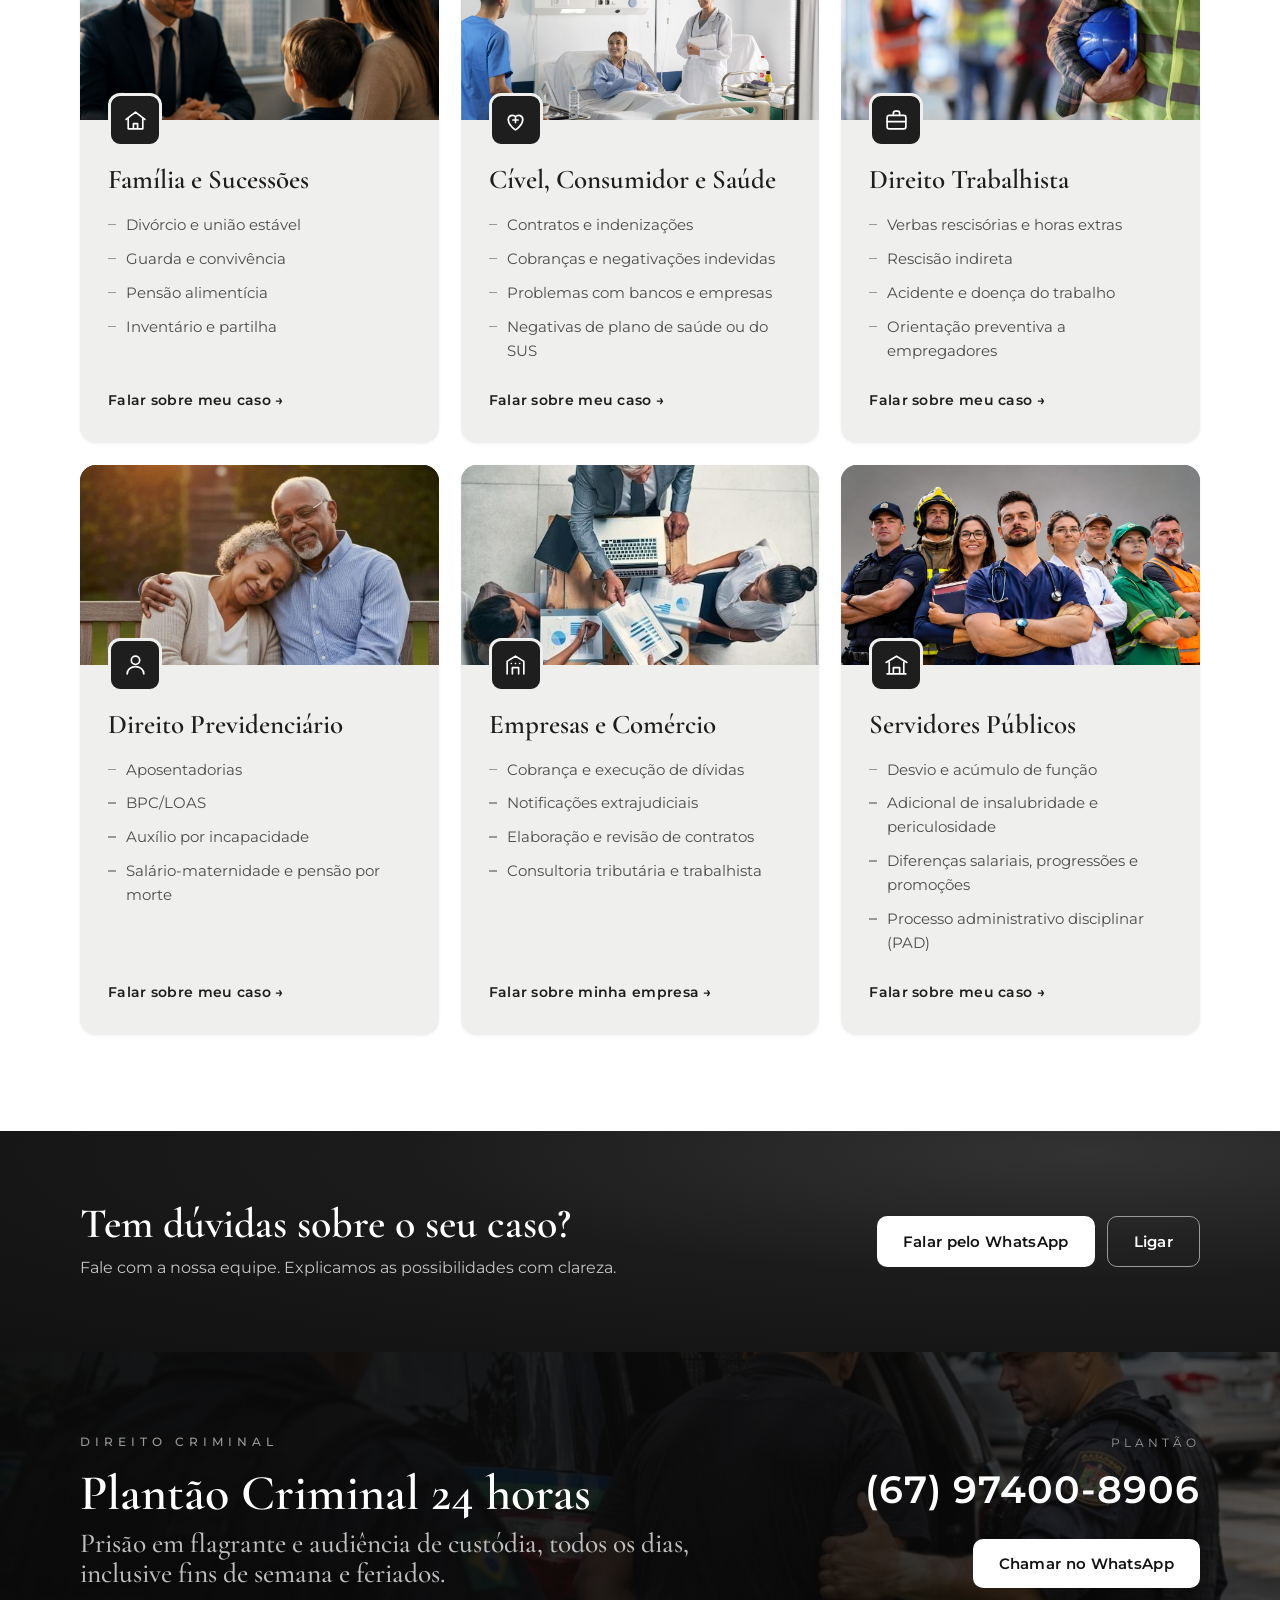
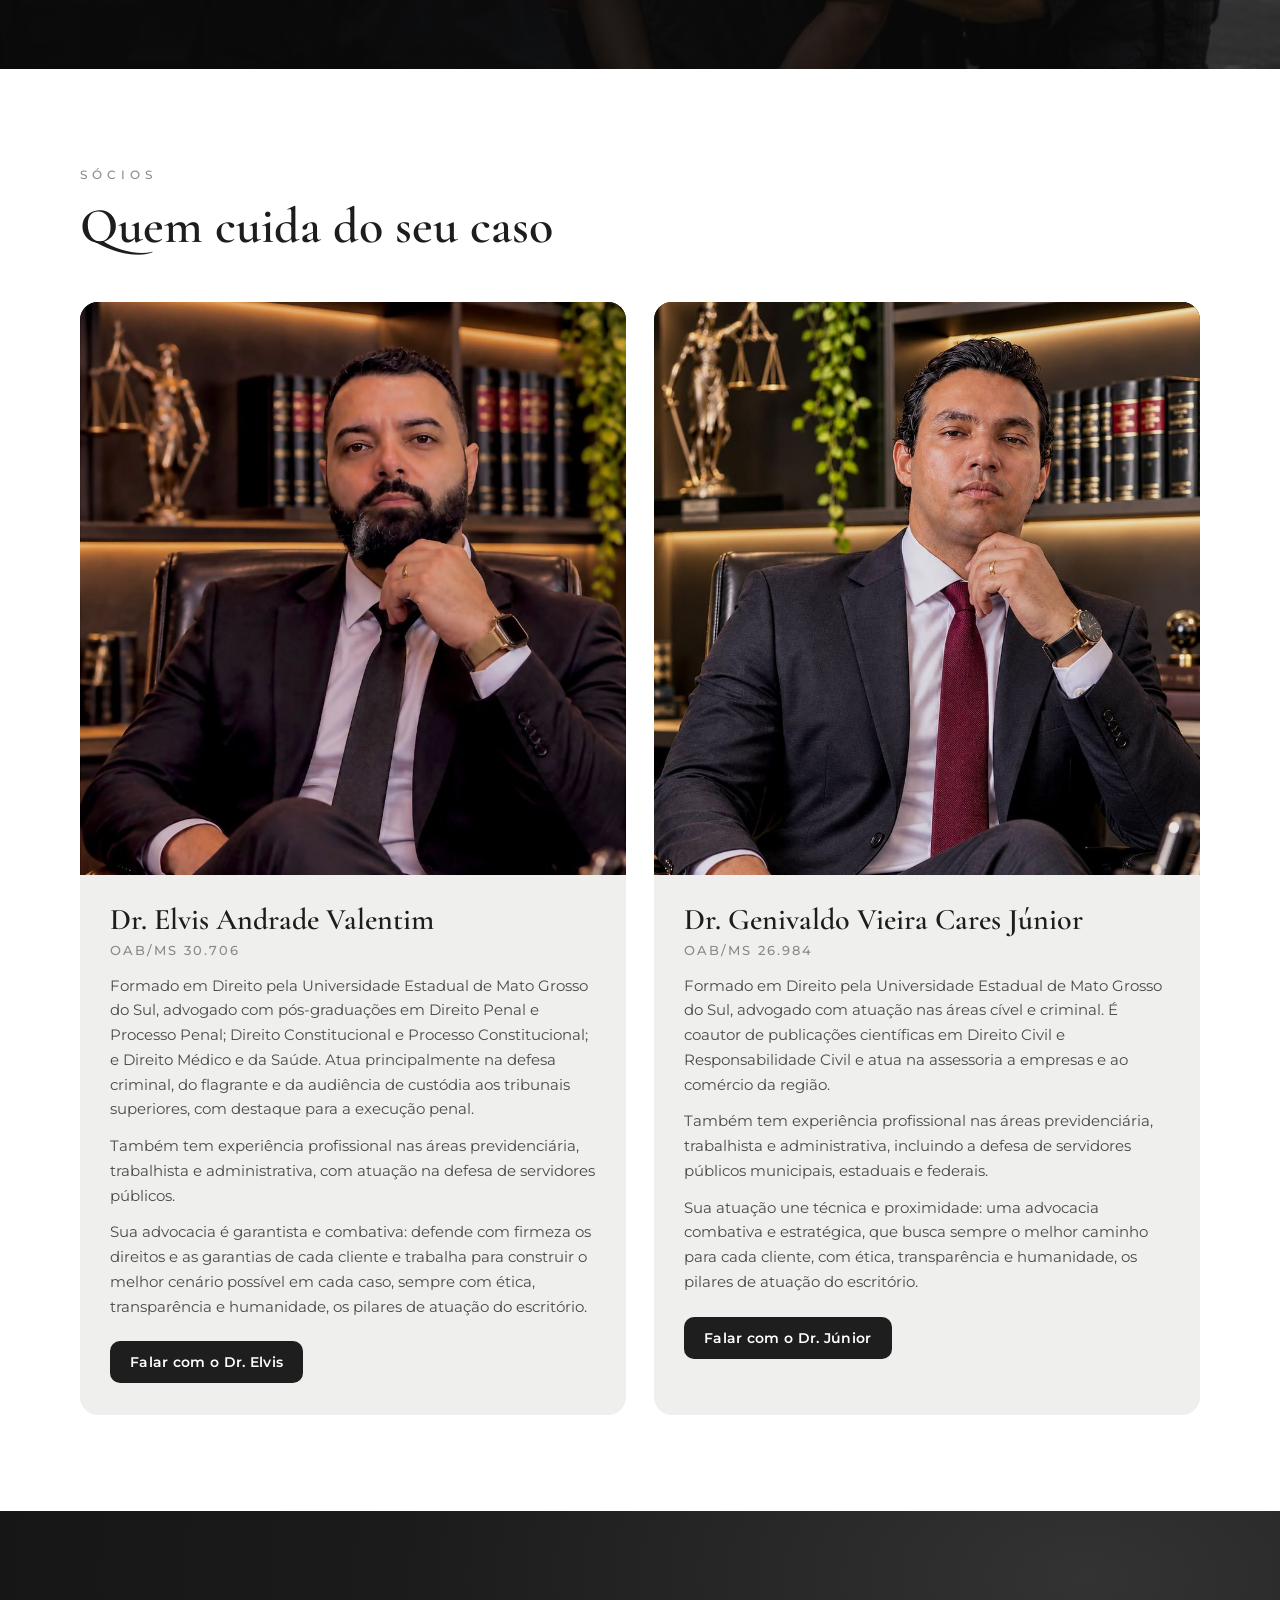
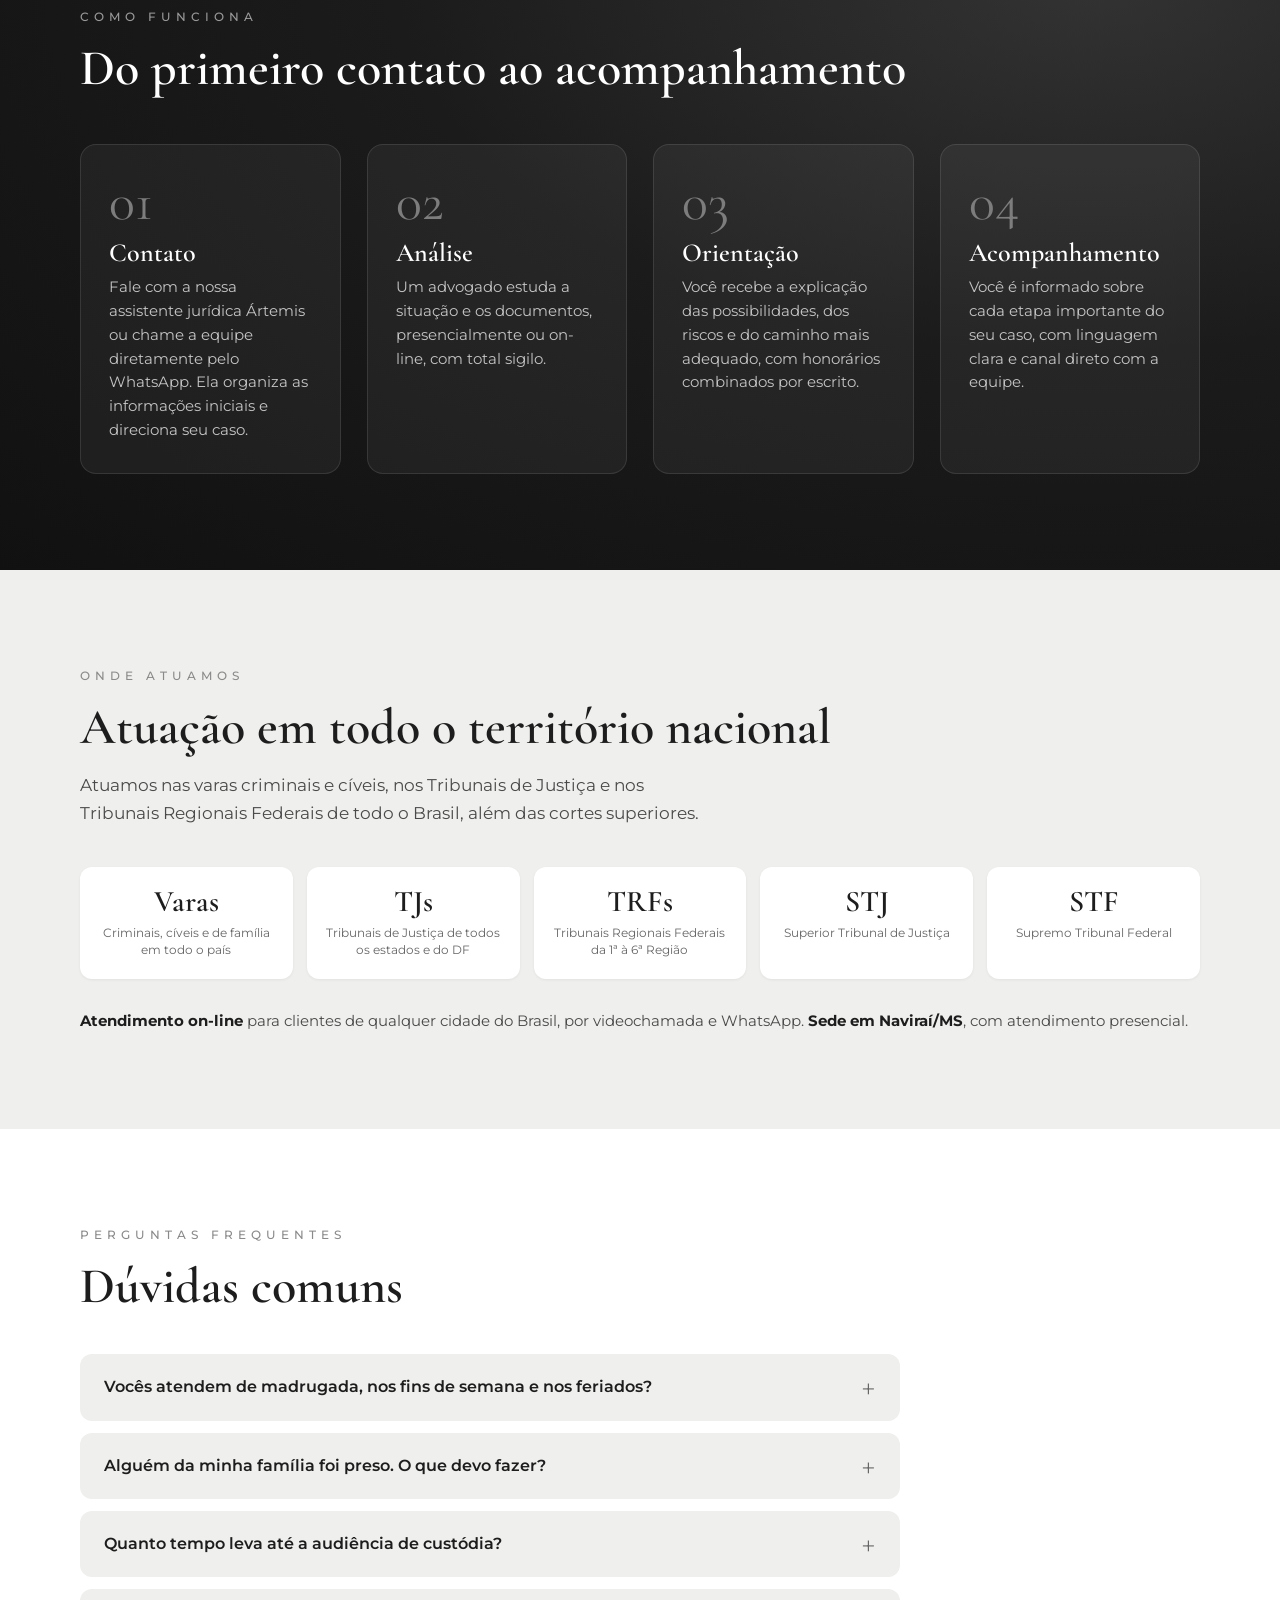
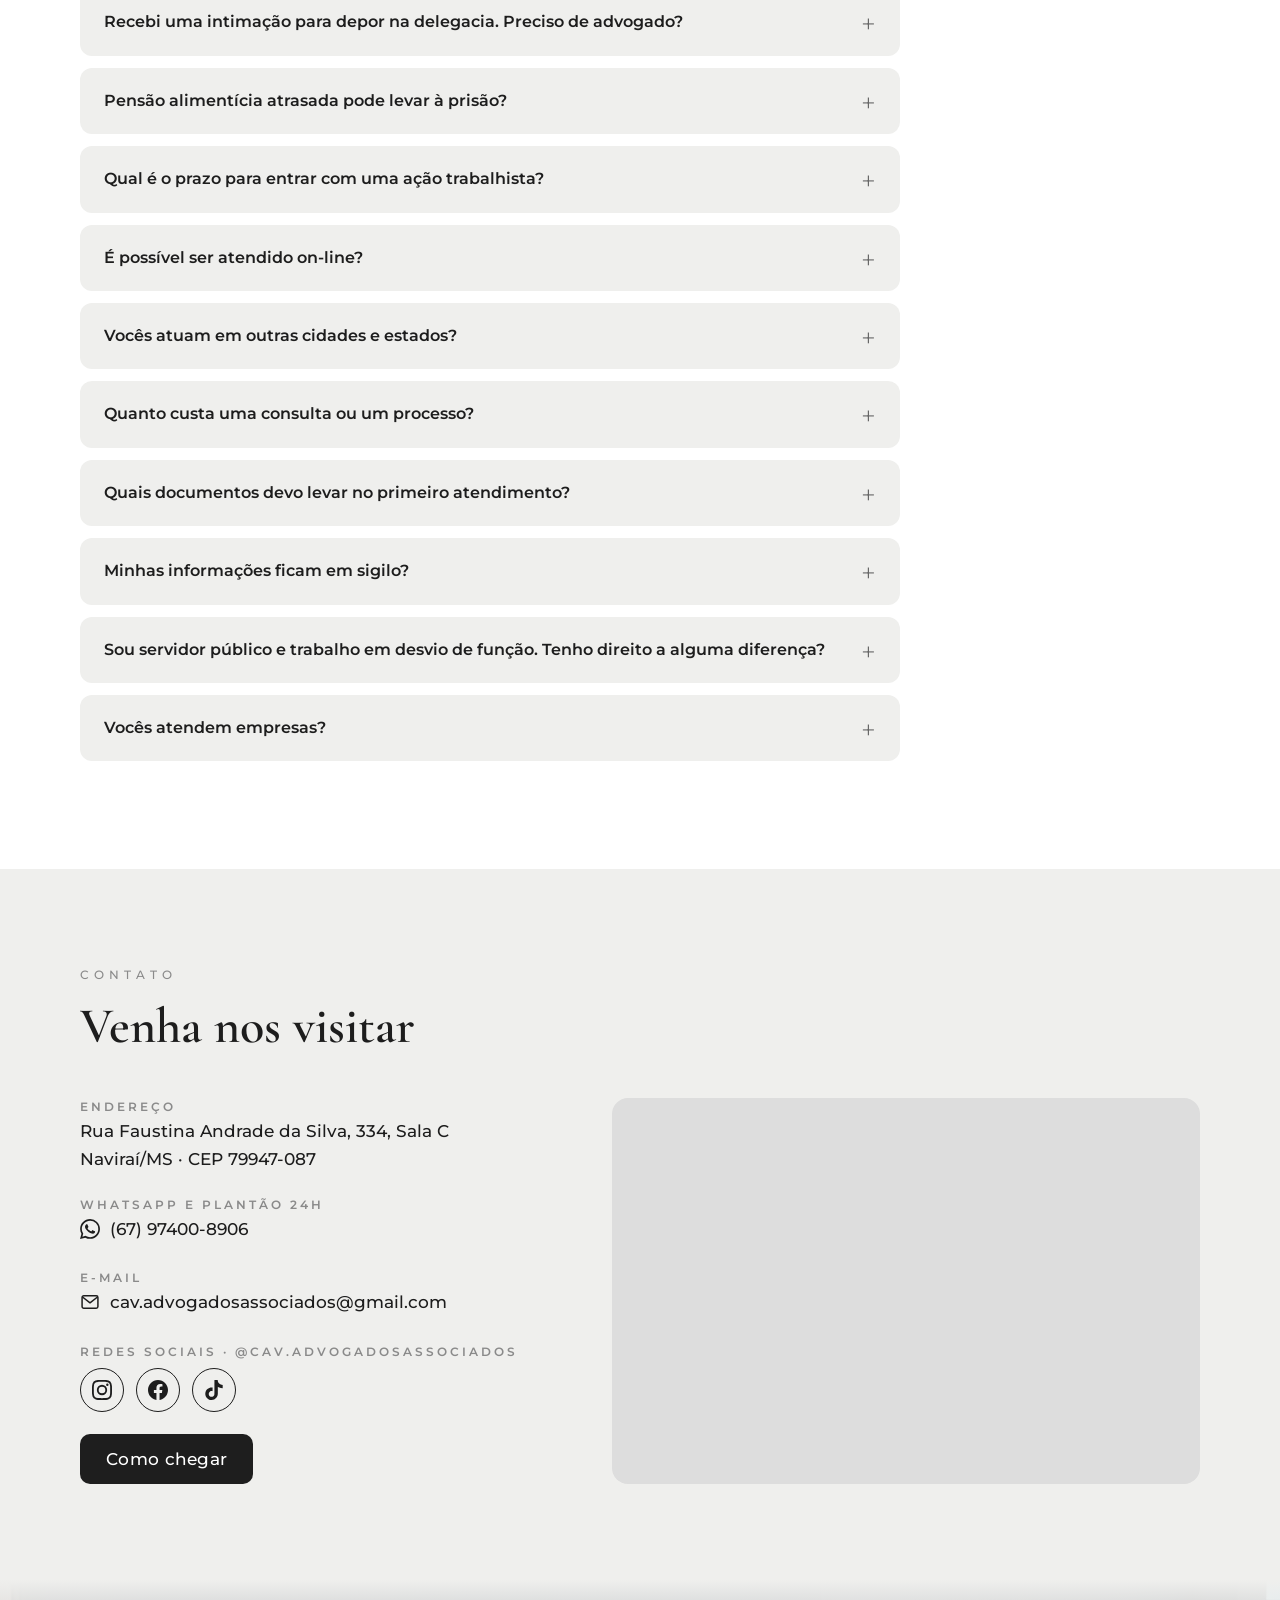
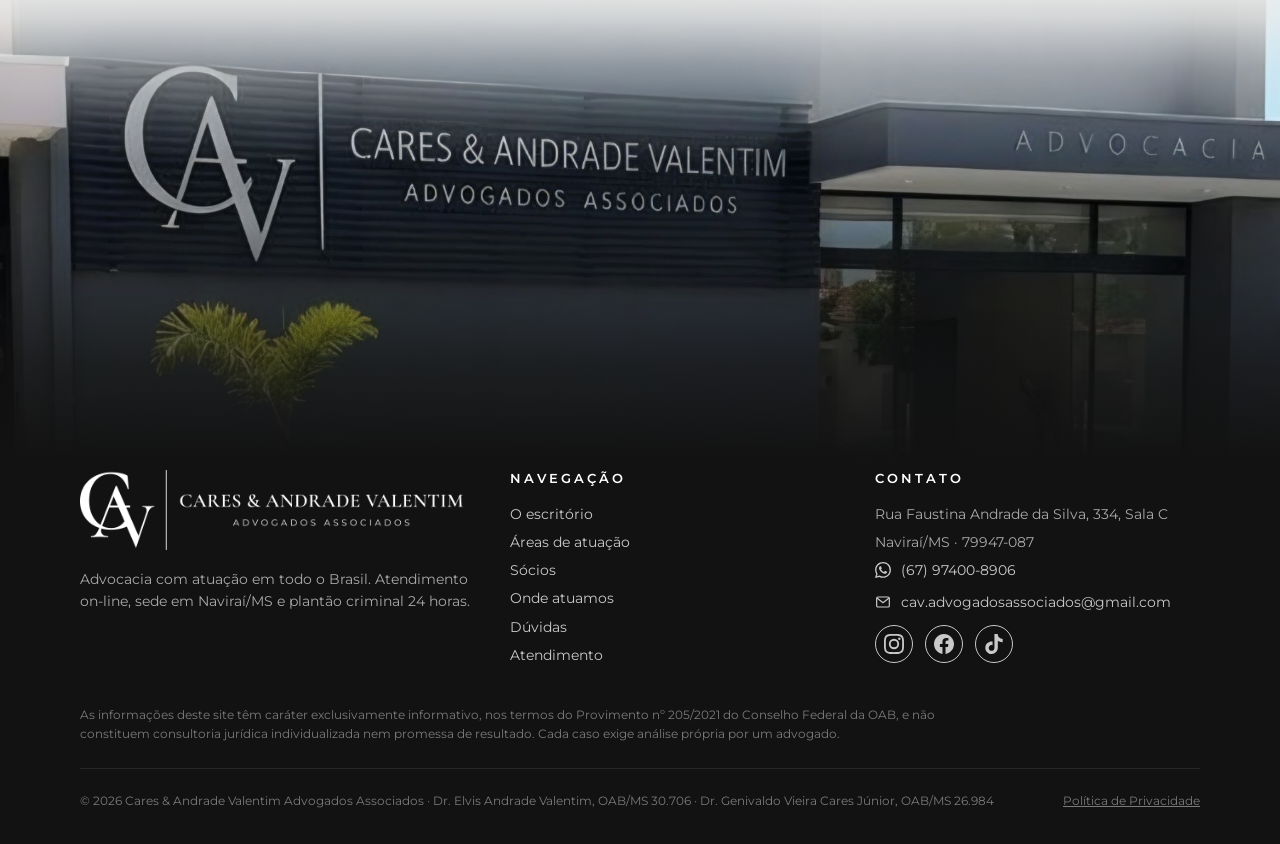
==== commit 19323788: "Padroniza o endereço: Rua Faustina Andrade da Silva Co-Authored-By: Claude Opus 5.5 <noreply@anthrop" ====
--- a/index.html
+++ b/index.html
@@ -28,7 +28,7 @@
   "image": "https://cavadvogadosassociados.com.br/assets/og.png",
   "telephone": "+55-67-97400-8906",
   "email": "cav.advogadosassociados@gmail.com",
-  "address": {"@type": "PostalAddress", "streetAddress": "Rua Faustina de Andrade da Silva, 334, Sala C", "addressLocality": "Naviraí", "addressRegion": "MS", "postalCode": "79947-087", "addressCountry": "BR"},
+  "address": {"@type": "PostalAddress", "streetAddress": "Rua Faustina Andrade da Silva, 334, Sala C", "addressLocality": "Naviraí", "addressRegion": "MS", "postalCode": "79947-087", "addressCountry": "BR"},
   "areaServed": {"@type": "Country", "name": "Brasil"},
   "sameAs": ["https://www.instagram.com/cav.advogadosassociados", "https://www.facebook.com/cav.advogadosassociados", "https://www.tiktok.com/@cav.advogadosassociados"],
   "employee": [
@@ -546,15 +546,15 @@
     </div>
     <div class="contato-grid">
       <div class="cinfo reveal">
-        <div><small>Endereço</small><span>Rua Faustina de Andrade da Silva, 334, Sala C<br>Naviraí/MS · CEP 79947-087</span></div>
+        <div><small>Endereço</small><span>Rua Faustina Andrade da Silva, 334, Sala C<br>Naviraí/MS · CEP 79947-087</span></div>
         <div><small>WhatsApp e plantão 24h</small><a class="ico" href="https://wa.me/5567974008906"><svg viewBox="0 0 24 24" aria-hidden="true"><path d="M17.47 14.38c-.3-.15-1.76-.87-2.03-.97-.27-.1-.47-.15-.67.15-.2.3-.77.97-.94 1.16-.17.2-.35.22-.64.07-.3-.15-1.26-.46-2.39-1.47-.88-.79-1.48-1.76-1.65-2.06-.17-.3-.02-.46.13-.6.13-.13.3-.35.45-.52.15-.17.2-.3.3-.5.1-.2.05-.37-.03-.52-.07-.15-.67-1.61-.92-2.21-.24-.58-.49-.5-.67-.51h-.57c-.2 0-.52.07-.79.37-.27.3-1.04 1.02-1.04 2.48s1.07 2.88 1.21 3.07c.15.2 2.1 3.2 5.08 4.49.71.31 1.26.49 1.69.63.71.22 1.36.19 1.87.12.57-.09 1.76-.72 2.01-1.41.25-.7.25-1.29.17-1.41-.07-.13-.27-.2-.57-.35zM12.05 21.8h-.01a9.87 9.87 0 0 1-5.03-1.38l-.36-.21-3.74.98 1-3.65-.24-.37a9.86 9.86 0 0 1-1.51-5.26c0-5.45 4.44-9.88 9.89-9.88 2.64 0 5.12 1.03 6.99 2.9a9.82 9.82 0 0 1 2.89 6.99c0 5.45-4.44 9.88-9.88 9.88zm8.41-18.3A11.81 11.81 0 0 0 12.05 0C5.5 0 .16 5.34.16 11.89c0 2.1.55 4.14 1.59 5.95L.06 24l6.31-1.65a11.88 11.88 0 0 0 5.68 1.45h.01c6.55 0 11.89-5.34 11.89-11.89 0-3.18-1.24-6.16-3.49-8.41z"/></svg>(67) 97400-8906</a></div>
         <div><small>E-mail</small><a class="ico" href="mailto:cav.advogadosassociados@gmail.com"><svg viewBox="0 0 24 24" aria-hidden="true" fill="none" stroke="currentColor" stroke-width="1.8" stroke-linejoin="round"><rect x="2.5" y="4.5" width="19" height="15" rx="2"/><path d="M3 6l9 7 9-7"/></svg>cav.advogadosassociados@gmail.com</a></div>
         <div><small>Redes sociais · @cav.advogadosassociados</small><div class="redes"><a href="https://www.instagram.com/cav.advogadosassociados" target="_blank" rel="noopener" aria-label="Instagram"><svg viewBox="0 0 24 24" aria-hidden="true"><path d="M12 2.2c3.2 0 3.6 0 4.8.1 3.3.1 4.8 1.7 4.9 4.9.1 1.3.1 1.6.1 4.8s0 3.6-.1 4.8c-.1 3.2-1.7 4.8-4.9 4.9-1.3.1-1.6.1-4.8.1s-3.6 0-4.8-.1c-3.3-.1-4.8-1.7-4.9-4.9C2.2 15.6 2.2 15.2 2.2 12s0-3.6.1-4.8C2.4 3.9 3.9 2.4 7.2 2.3 8.4 2.2 8.8 2.2 12 2.2zM12 0C8.7 0 8.3 0 7.1.1 2.7.3.3 2.7.1 7.1 0 8.3 0 8.7 0 12s0 3.7.1 4.9c.2 4.4 2.6 6.8 7 7 1.2.1 1.6.1 4.9.1s3.7 0 4.9-.1c4.4-.2 6.8-2.6 7-7 .1-1.2.1-1.6.1-4.9s0-3.7-.1-4.9c-.2-4.4-2.6-6.8-7-7C15.7 0 15.3 0 12 0zm0 5.8a6.2 6.2 0 1 0 0 12.4 6.2 6.2 0 0 0 0-12.4zM12 16a4 4 0 1 1 0-8 4 4 0 0 1 0 8zm6.4-11.8a1.4 1.4 0 1 0 0 2.9 1.4 1.4 0 0 0 0-2.9z"/></svg></a><a href="https://www.facebook.com/cav.advogadosassociados" target="_blank" rel="noopener" aria-label="Facebook"><svg viewBox="0 0 24 24" aria-hidden="true"><path d="M24 12.07C24 5.4 18.63 0 12 0S0 5.4 0 12.07C0 18.1 4.39 23.1 10.13 24v-8.44H7.08v-3.49h3.05V9.41c0-3.02 1.79-4.69 4.53-4.69 1.31 0 2.68.24 2.68.24v2.97h-1.51c-1.49 0-1.96.93-1.96 1.89v2.25h3.33l-.53 3.49h-2.8V24C19.61 23.1 24 18.1 24 12.07z"/></svg></a><a href="https://www.tiktok.com/@cav.advogadosassociados" target="_blank" rel="noopener" aria-label="TikTok"><svg viewBox="0 0 24 24" aria-hidden="true"><path d="M12.53.02C13.84 0 15.14.01 16.44 0c.08 1.53.63 3.09 1.75 4.17 1.12 1.11 2.7 1.62 4.24 1.79v4.03c-1.44-.05-2.89-.35-4.2-.97-.57-.26-1.1-.59-1.62-.93-.01 2.92.01 5.84-.02 8.75-.08 1.4-.54 2.79-1.35 3.94-1.31 1.92-3.58 3.17-5.91 3.21-1.43.08-2.86-.31-4.08-1.03-2.02-1.19-3.44-3.37-3.65-5.71-.02-.5-.03-1-.01-1.49.18-1.9 1.12-3.72 2.58-4.96 1.66-1.44 3.98-2.13 6.15-1.72.02 1.48-.04 2.96-.04 4.44-.99-.32-2.15-.23-3.02.37-.63.41-1.11 1.04-1.36 1.75-.21.51-.15 1.07-.14 1.61.24 1.64 1.82 3.02 3.5 2.87 1.12-.01 2.19-.66 2.77-1.61.19-.33.4-.67.41-1.06.1-1.79.06-3.57.07-5.36.01-4.03-.01-8.05.02-12.07z"/></svg></a></div></div>
-        <div><a class="btn btn-dark" href="https://www.google.com/maps/search/?api=1&query=Rua+Faustina+de+Andrade+da+Silva,+334,+Navira%C3%AD+-+MS">Como chegar</a></div>
+        <div><a class="btn btn-dark" href="https://www.google.com/maps/dir/?api=1&destination=Cares+%26+Andrade+Valentim+Advogados+Associados,+Navira%C3%AD+-+MS" target="_blank" rel="noopener">Como chegar</a></div>
       </div>
       <div class="map reveal">
         <iframe title="Mapa do escritório" loading="lazy" referrerpolicy="no-referrer-when-downgrade"
-          src="https://www.google.com/maps?q=Rua+Faustina+de+Andrade+da+Silva,+334,+Navira%C3%AD+-+MS,+79947-087&output=embed"></iframe>
+          src="https://www.google.com/maps?q=Cares+%26+Andrade+Valentim+Advogados+Associados,+Navira%C3%AD+-+MS&z=16&output=embed"></iframe>
       </div>
     </div>
   </div>
@@ -576,7 +576,7 @@
       </div>
       <div>
         <h4>Contato</h4>
-        <ul><li>Rua Faustina de Andrade da Silva, 334, Sala C</li><li>Naviraí/MS · 79947-087</li><li><a class="ico" href="https://wa.me/5567974008906"><svg viewBox="0 0 24 24" aria-hidden="true"><path d="M17.47 14.38c-.3-.15-1.76-.87-2.03-.97-.27-.1-.47-.15-.67.15-.2.3-.77.97-.94 1.16-.17.2-.35.22-.64.07-.3-.15-1.26-.46-2.39-1.47-.88-.79-1.48-1.76-1.65-2.06-.17-.3-.02-.46.13-.6.13-.13.3-.35.45-.52.15-.17.2-.3.3-.5.1-.2.05-.37-.03-.52-.07-.15-.67-1.61-.92-2.21-.24-.58-.49-.5-.67-.51h-.57c-.2 0-.52.07-.79.37-.27.3-1.04 1.02-1.04 2.48s1.07 2.88 1.21 3.07c.15.2 2.1 3.2 5.08 4.49.71.31 1.26.49 1.69.63.71.22 1.36.19 1.87.12.57-.09 1.76-.72 2.01-1.41.25-.7.25-1.29.17-1.41-.07-.13-.27-.2-.57-.35zM12.05 21.8h-.01a9.87 9.87 0 0 1-5.03-1.38l-.36-.21-3.74.98 1-3.65-.24-.37a9.86 9.86 0 0 1-1.51-5.26c0-5.45 4.44-9.88 9.89-9.88 2.64 0 5.12 1.03 6.99 2.9a9.82 9.82 0 0 1 2.89 6.99c0 5.45-4.44 9.88-9.88 9.88zm8.41-18.3A11.81 11.81 0 0 0 12.05 0C5.5 0 .16 5.34.16 11.89c0 2.1.55 4.14 1.59 5.95L.06 24l6.31-1.65a11.88 11.88 0 0 0 5.68 1.45h.01c6.55 0 11.89-5.34 11.89-11.89 0-3.18-1.24-6.16-3.49-8.41z"/></svg>(67) 97400-8906</a></li><li><a class="ico" href="mailto:cav.advogadosassociados@gmail.com"><svg viewBox="0 0 24 24" aria-hidden="true" fill="none" stroke="currentColor" stroke-width="1.8" stroke-linejoin="round"><rect x="2.5" y="4.5" width="19" height="15" rx="2"/><path d="M3 6l9 7 9-7"/></svg>cav.advogadosassociados@gmail.com</a></li></ul><div class="redes"><a href="https://www.instagram.com/cav.advogadosassociados" target="_blank" rel="noopener" aria-label="Instagram"><svg viewBox="0 0 24 24" aria-hidden="true"><path d="M12 2.2c3.2 0 3.6 0 4.8.1 3.3.1 4.8 1.7 4.9 4.9.1 1.3.1 1.6.1 4.8s0 3.6-.1 4.8c-.1 3.2-1.7 4.8-4.9 4.9-1.3.1-1.6.1-4.8.1s-3.6 0-4.8-.1c-3.3-.1-4.8-1.7-4.9-4.9C2.2 15.6 2.2 15.2 2.2 12s0-3.6.1-4.8C2.4 3.9 3.9 2.4 7.2 2.3 8.4 2.2 8.8 2.2 12 2.2zM12 0C8.7 0 8.3 0 7.1.1 2.7.3.3 2.7.1 7.1 0 8.3 0 8.7 0 12s0 3.7.1 4.9c.2 4.4 2.6 6.8 7 7 1.2.1 1.6.1 4.9.1s3.7 0 4.9-.1c4.4-.2 6.8-2.6 7-7 .1-1.2.1-1.6.1-4.9s0-3.7-.1-4.9c-.2-4.4-2.6-6.8-7-7C15.7 0 15.3 0 12 0zm0 5.8a6.2 6.2 0 1 0 0 12.4 6.2 6.2 0 0 0 0-12.4zM12 16a4 4 0 1 1 0-8 4 4 0 0 1 0 8zm6.4-11.8a1.4 1.4 0 1 0 0 2.9 1.4 1.4 0 0 0 0-2.9z"/></svg></a><a href="https://www.facebook.com/cav.advogadosassociados" target="_blank" rel="noopener" aria-label="Facebook"><svg viewBox="0 0 24 24" aria-hidden="true"><path d="M24 12.07C24 5.4 18.63 0 12 0S0 5.4 0 12.07C0 18.1 4.39 23.1 10.13 24v-8.44H7.08v-3.49h3.05V9.41c0-3.02 1.79-4.69 4.53-4.69 1.31 0 2.68.24 2.68.24v2.97h-1.51c-1.49 0-1.96.93-1.96 1.89v2.25h3.33l-.53 3.49h-2.8V24C19.61 23.1 24 18.1 24 12.07z"/></svg></a><a href="https://www.tiktok.com/@cav.advogadosassociados" target="_blank" rel="noopener" aria-label="TikTok"><svg viewBox="0 0 24 24" aria-hidden="true"><path d="M12.53.02C13.84 0 15.14.01 16.44 0c.08 1.53.63 3.09 1.75 4.17 1.12 1.11 2.7 1.62 4.24 1.79v4.03c-1.44-.05-2.89-.35-4.2-.97-.57-.26-1.1-.59-1.62-.93-.01 2.92.01 5.84-.02 8.75-.08 1.4-.54 2.79-1.35 3.94-1.31 1.92-3.58 3.17-5.91 3.21-1.43.08-2.86-.31-4.08-1.03-2.02-1.19-3.44-3.37-3.65-5.71-.02-.5-.03-1-.01-1.49.18-1.9 1.12-3.72 2.58-4.96 1.66-1.44 3.98-2.13 6.15-1.72.02 1.48-.04 2.96-.04 4.44-.99-.32-2.15-.23-3.02.37-.63.41-1.11 1.04-1.36 1.75-.21.51-.15 1.07-.14 1.61.24 1.64 1.82 3.02 3.5 2.87 1.12-.01 2.19-.66 2.77-1.61.19-.33.4-.67.41-1.06.1-1.79.06-3.57.07-5.36.01-4.03-.01-8.05.02-12.07z"/></svg></a></div>
+        <ul><li>Rua Faustina Andrade da Silva, 334, Sala C</li><li>Naviraí/MS · 79947-087</li><li><a class="ico" href="https://wa.me/5567974008906"><svg viewBox="0 0 24 24" aria-hidden="true"><path d="M17.47 14.38c-.3-.15-1.76-.87-2.03-.97-.27-.1-.47-.15-.67.15-.2.3-.77.97-.94 1.16-.17.2-.35.22-.64.07-.3-.15-1.26-.46-2.39-1.47-.88-.79-1.48-1.76-1.65-2.06-.17-.3-.02-.46.13-.6.13-.13.3-.35.45-.52.15-.17.2-.3.3-.5.1-.2.05-.37-.03-.52-.07-.15-.67-1.61-.92-2.21-.24-.58-.49-.5-.67-.51h-.57c-.2 0-.52.07-.79.37-.27.3-1.04 1.02-1.04 2.48s1.07 2.88 1.21 3.07c.15.2 2.1 3.2 5.08 4.49.71.31 1.26.49 1.69.63.71.22 1.36.19 1.87.12.57-.09 1.76-.72 2.01-1.41.25-.7.25-1.29.17-1.41-.07-.13-.27-.2-.57-.35zM12.05 21.8h-.01a9.87 9.87 0 0 1-5.03-1.38l-.36-.21-3.74.98 1-3.65-.24-.37a9.86 9.86 0 0 1-1.51-5.26c0-5.45 4.44-9.88 9.89-9.88 2.64 0 5.12 1.03 6.99 2.9a9.82 9.82 0 0 1 2.89 6.99c0 5.45-4.44 9.88-9.88 9.88zm8.41-18.3A11.81 11.81 0 0 0 12.05 0C5.5 0 .16 5.34.16 11.89c0 2.1.55 4.14 1.59 5.95L.06 24l6.31-1.65a11.88 11.88 0 0 0 5.68 1.45h.01c6.55 0 11.89-5.34 11.89-11.89 0-3.18-1.24-6.16-3.49-8.41z"/></svg>(67) 97400-8906</a></li><li><a class="ico" href="mailto:cav.advogadosassociados@gmail.com"><svg viewBox="0 0 24 24" aria-hidden="true" fill="none" stroke="currentColor" stroke-width="1.8" stroke-linejoin="round"><rect x="2.5" y="4.5" width="19" height="15" rx="2"/><path d="M3 6l9 7 9-7"/></svg>cav.advogadosassociados@gmail.com</a></li></ul><div class="redes"><a href="https://www.instagram.com/cav.advogadosassociados" target="_blank" rel="noopener" aria-label="Instagram"><svg viewBox="0 0 24 24" aria-hidden="true"><path d="M12 2.2c3.2 0 3.6 0 4.8.1 3.3.1 4.8 1.7 4.9 4.9.1 1.3.1 1.6.1 4.8s0 3.6-.1 4.8c-.1 3.2-1.7 4.8-4.9 4.9-1.3.1-1.6.1-4.8.1s-3.6 0-4.8-.1c-3.3-.1-4.8-1.7-4.9-4.9C2.2 15.6 2.2 15.2 2.2 12s0-3.6.1-4.8C2.4 3.9 3.9 2.4 7.2 2.3 8.4 2.2 8.8 2.2 12 2.2zM12 0C8.7 0 8.3 0 7.1.1 2.7.3.3 2.7.1 7.1 0 8.3 0 8.7 0 12s0 3.7.1 4.9c.2 4.4 2.6 6.8 7 7 1.2.1 1.6.1 4.9.1s3.7 0 4.9-.1c4.4-.2 6.8-2.6 7-7 .1-1.2.1-1.6.1-4.9s0-3.7-.1-4.9c-.2-4.4-2.6-6.8-7-7C15.7 0 15.3 0 12 0zm0 5.8a6.2 6.2 0 1 0 0 12.4 6.2 6.2 0 0 0 0-12.4zM12 16a4 4 0 1 1 0-8 4 4 0 0 1 0 8zm6.4-11.8a1.4 1.4 0 1 0 0 2.9 1.4 1.4 0 0 0 0-2.9z"/></svg></a><a href="https://www.facebook.com/cav.advogadosassociados" target="_blank" rel="noopener" aria-label="Facebook"><svg viewBox="0 0 24 24" aria-hidden="true"><path d="M24 12.07C24 5.4 18.63 0 12 0S0 5.4 0 12.07C0 18.1 4.39 23.1 10.13 24v-8.44H7.08v-3.49h3.05V9.41c0-3.02 1.79-4.69 4.53-4.69 1.31 0 2.68.24 2.68.24v2.97h-1.51c-1.49 0-1.96.93-1.96 1.89v2.25h3.33l-.53 3.49h-2.8V24C19.61 23.1 24 18.1 24 12.07z"/></svg></a><a href="https://www.tiktok.com/@cav.advogadosassociados" target="_blank" rel="noopener" aria-label="TikTok"><svg viewBox="0 0 24 24" aria-hidden="true"><path d="M12.53.02C13.84 0 15.14.01 16.44 0c.08 1.53.63 3.09 1.75 4.17 1.12 1.11 2.7 1.62 4.24 1.79v4.03c-1.44-.05-2.89-.35-4.2-.97-.57-.26-1.1-.59-1.62-.93-.01 2.92.01 5.84-.02 8.75-.08 1.4-.54 2.79-1.35 3.94-1.31 1.92-3.58 3.17-5.91 3.21-1.43.08-2.86-.31-4.08-1.03-2.02-1.19-3.44-3.37-3.65-5.71-.02-.5-.03-1-.01-1.49.18-1.9 1.12-3.72 2.58-4.96 1.66-1.44 3.98-2.13 6.15-1.72.02 1.48-.04 2.96-.04 4.44-.99-.32-2.15-.23-3.02.37-.63.41-1.11 1.04-1.36 1.75-.21.51-.15 1.07-.14 1.61.24 1.64 1.82 3.02 3.5 2.87 1.12-.01 2.19-.66 2.77-1.61.19-.33.4-.67.41-1.06.1-1.79.06-3.57.07-5.36.01-4.03-.01-8.05.02-12.07z"/></svg></a></div>
       </div>
     </div>
     <p class="disc">As informações deste site têm caráter exclusivamente informativo, nos termos do Provimento nº 205/2021 do Conselho Federal da OAB, e não constituem consultoria jurídica individualizada nem promessa de resultado. Cada caso exige análise própria por um advogado.</p>
